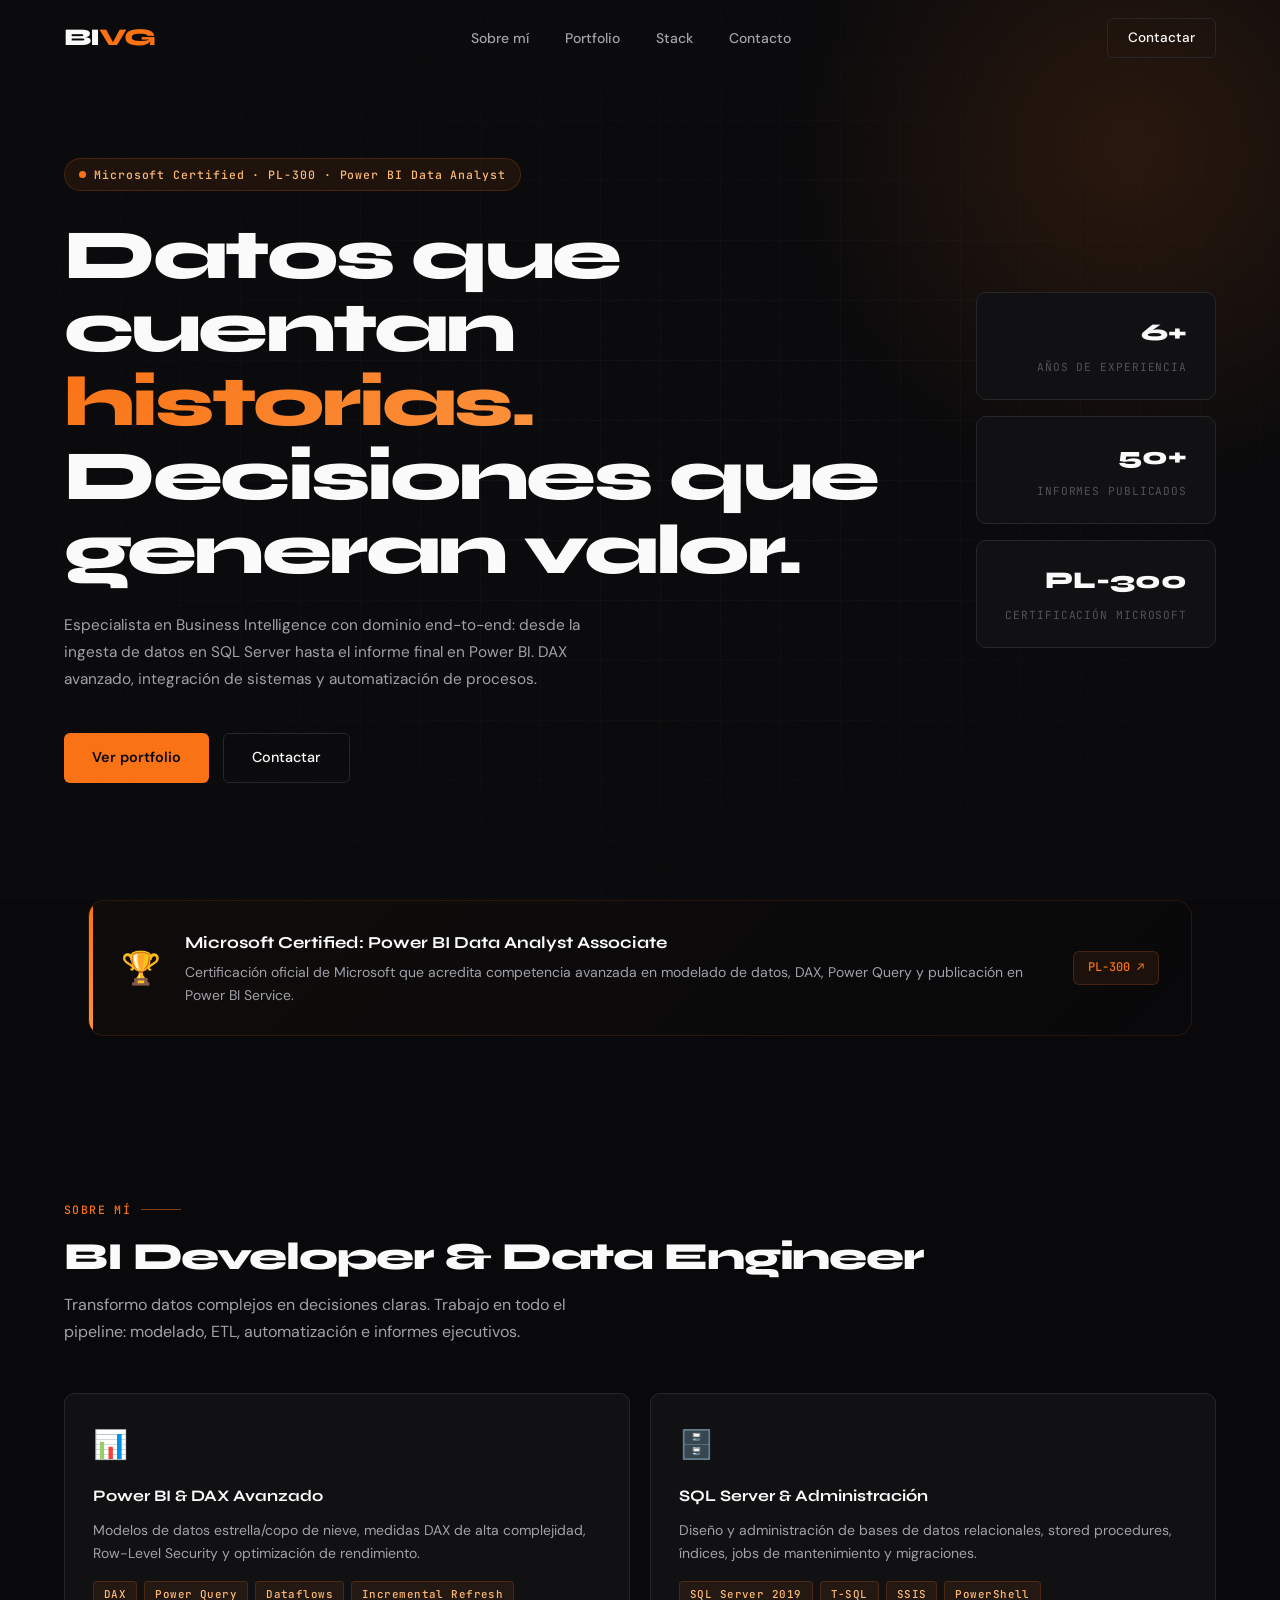
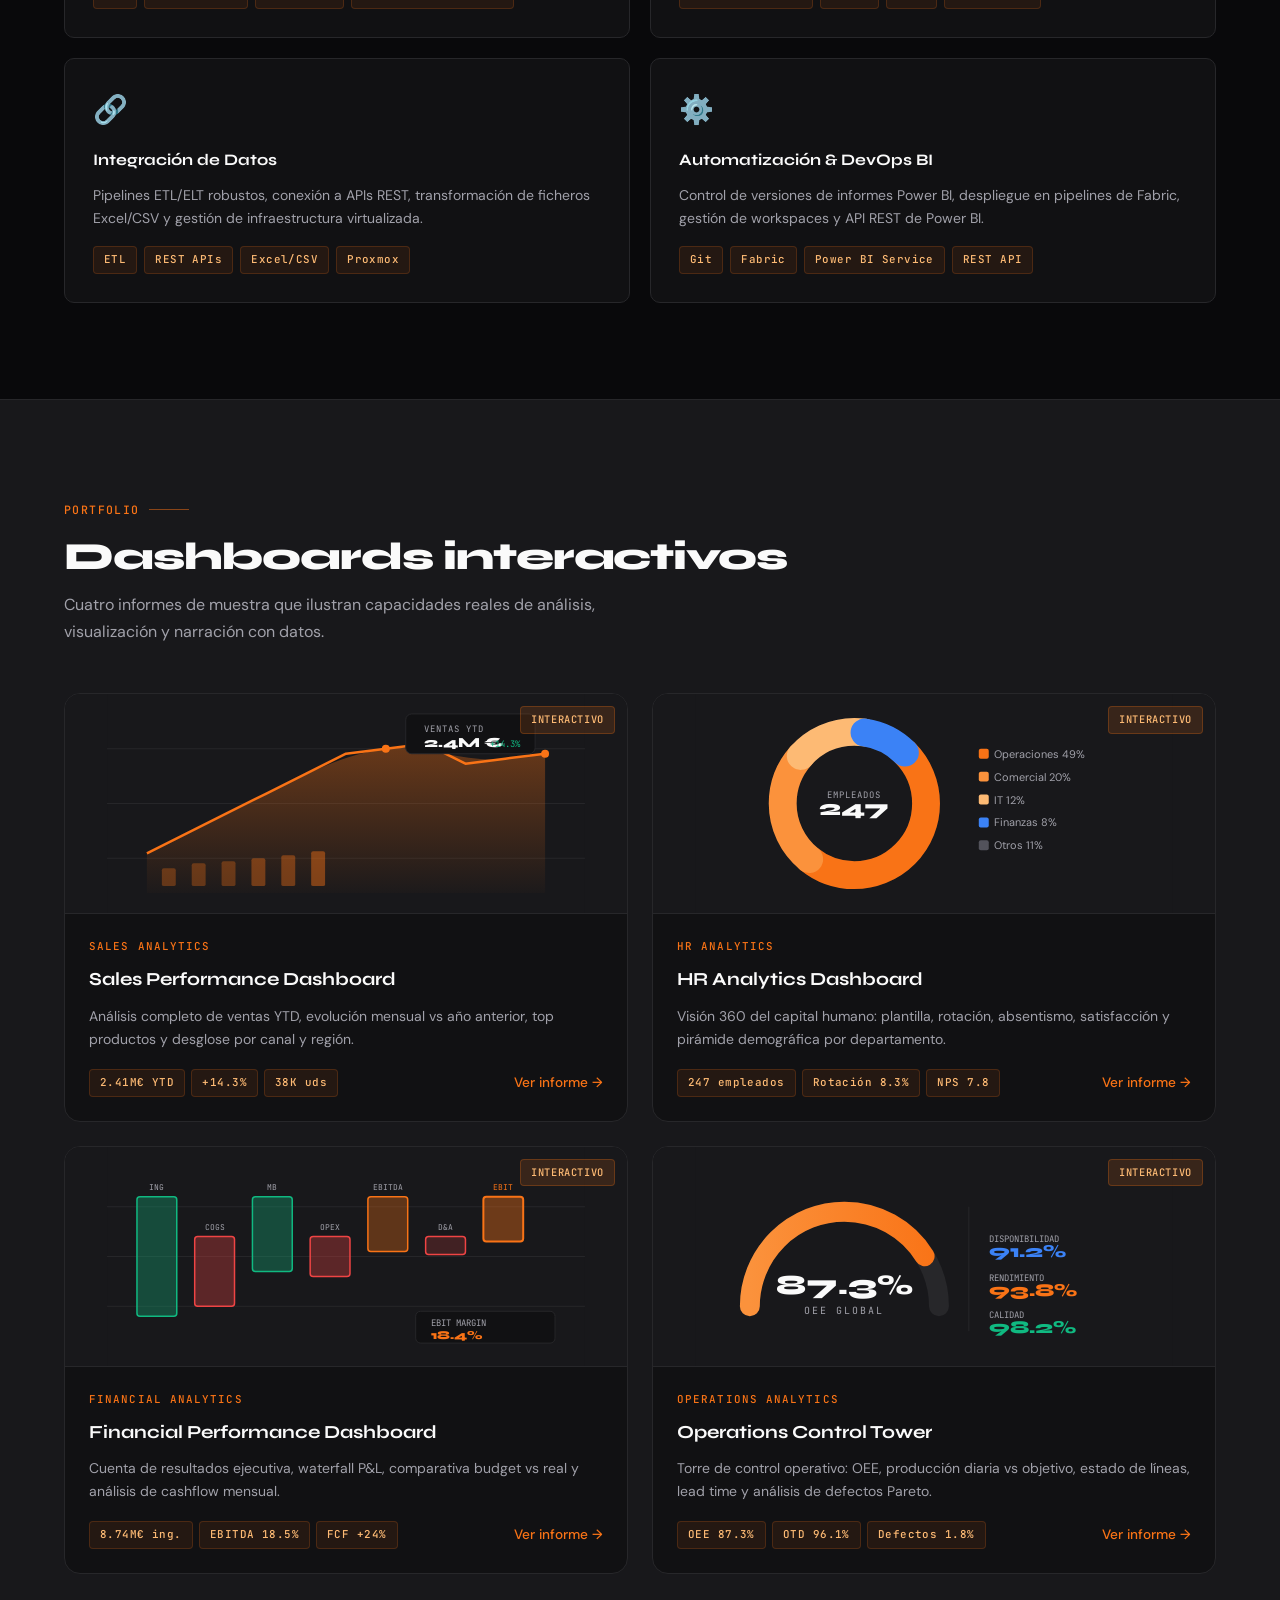
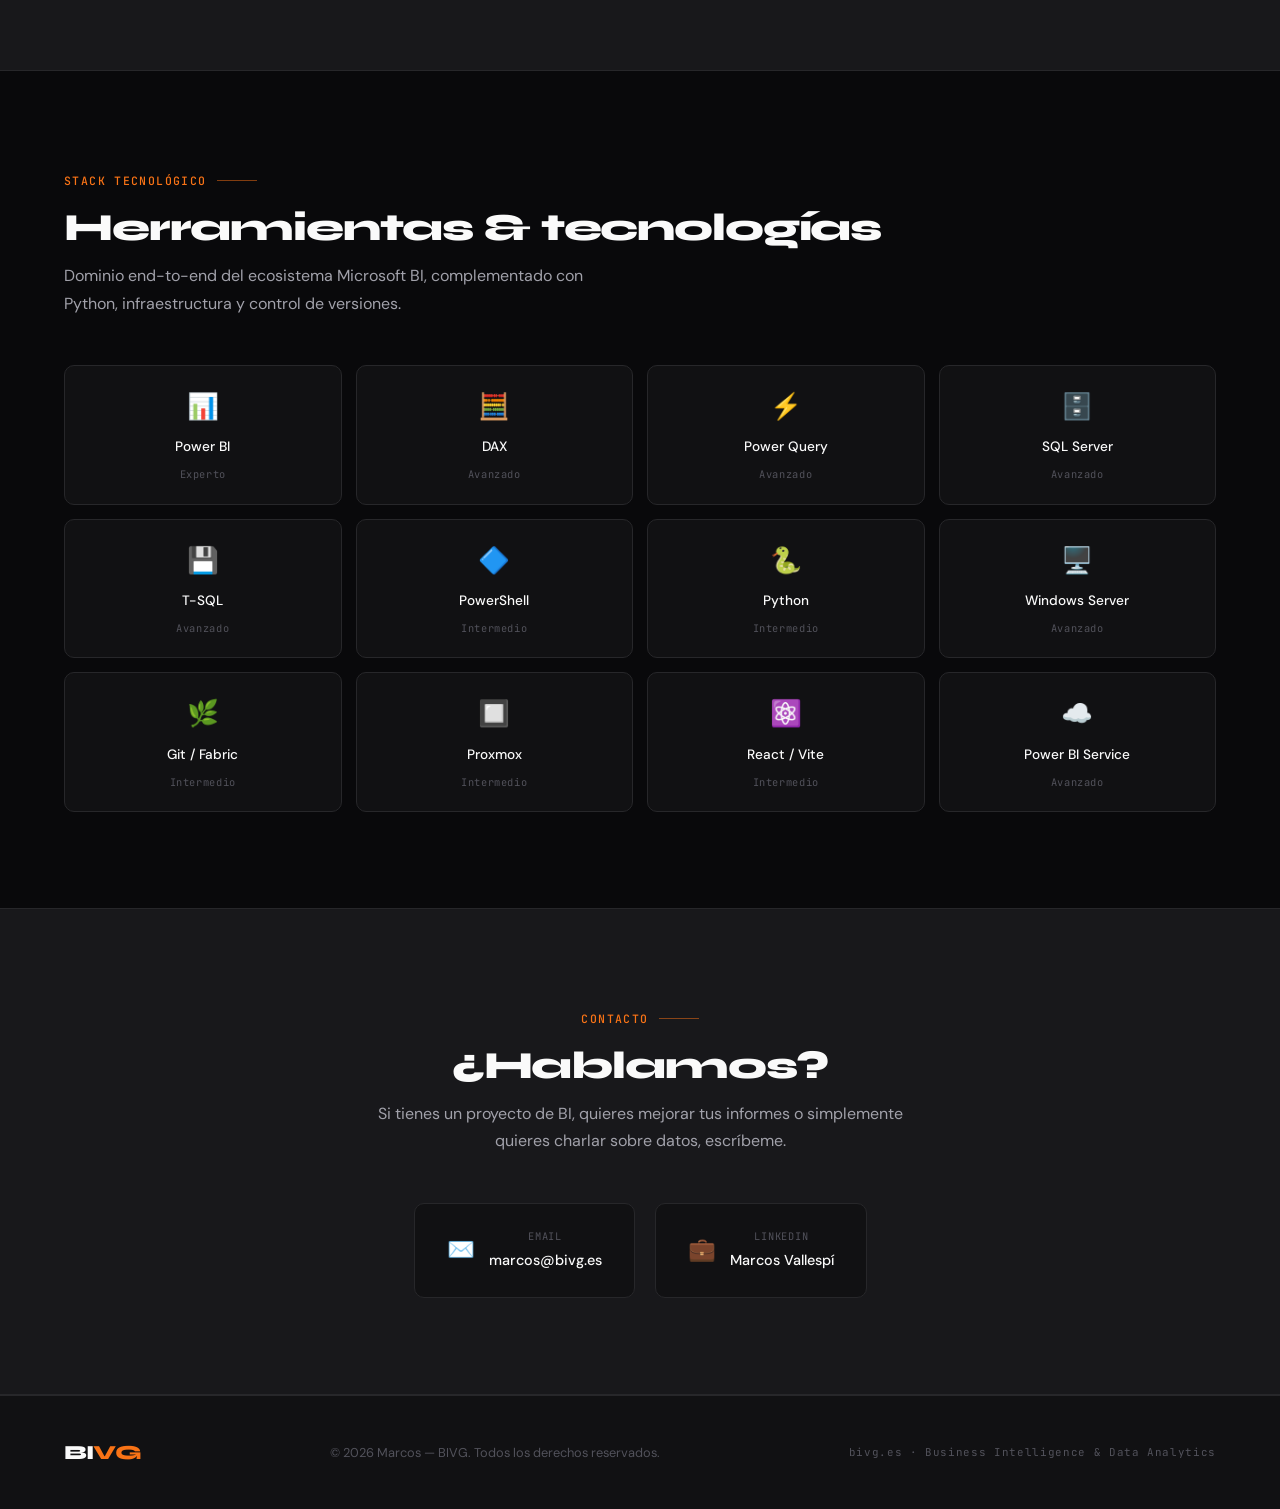
==== index.html @ 7734772e "Enlaza el badge PL-300 a la credencial verificada de Marcos En vez de la pagina generica de la certi" ====
<!DOCTYPE html>
<html lang="es">
<head>
  <meta charset="UTF-8" />
  <meta name="viewport" content="width=device-width, initial-scale=1.0" />
  <title>BIVG — Business Intelligence & Data Analytics</title>
  <meta name="description" content="Portfolio de Marcos — Especialista en Business Intelligence. Power BI, DAX avanzado, SQL Server, ETL y automatización de procesos. Microsoft Certified PL-300." />
  <link rel="canonical" href="https://bivg.es" />
  <meta property="og:title" content="BIVG — Business Intelligence Portfolio" />
  <meta property="og:description" content="Datos que cuentan historias. Decisiones que generan valor." />
  <meta property="og:url" content="https://bivg.es" />
  <meta property="og:type" content="website" />
  <meta property="og:image" content="https://bivg.es/assets/img/og-card.png" />
  <meta property="og:image:width" content="1200" />
  <meta property="og:image:height" content="630" />
  <meta name="twitter:card" content="summary_large_image" />
  <meta name="twitter:title" content="BIVG — Business Intelligence Portfolio" />
  <meta name="twitter:description" content="Datos que cuentan historias. Decisiones que generan valor." />
  <meta name="twitter:image" content="https://bivg.es/assets/img/og-card.png" />
  <meta name="theme-color" content="#09090B" />
  <link rel="icon" href="data:image/svg+xml,%3Csvg xmlns='http://www.w3.org/2000/svg' viewBox='0 0 100 100'%3E%3Crect width='100' height='100' rx='22' fill='%23F97316'/%3E%3Ctext x='50' y='70' font-size='52' font-weight='800' text-anchor='middle' font-family='Arial, sans-serif' fill='%2309090B'%3EBI%3C/text%3E%3C/svg%3E" />
  <link rel="preconnect" href="https://fonts.googleapis.com" />
  <link rel="preconnect" href="https://fonts.gstatic.com" crossorigin />
  <link href="https://fonts.googleapis.com/css2?family=Syne:wght@700;800&family=DM+Sans:wght@300;400;500&family=JetBrains+Mono:wght@400;500&display=swap" rel="stylesheet" />
  <link rel="stylesheet" href="assets/css/main.css" />
</head>
<body>

<!-- ── NAV ─────────────────────────────────────────────────── -->
<nav class="nav" id="main-nav">
  <div class="nav__inner">
    <a href="index.html" class="nav__logo">BI<span>VG</span></a>
    <ul class="nav__links">
      <li><a href="#sobre-mi">Sobre mí</a></li>
      <li><a href="#portfolio">Portfolio</a></li>
      <li><a href="#stack">Stack</a></li>
      <li><a href="#contacto">Contacto</a></li>
    </ul>
    <a href="#contacto" class="nav__cta">Contactar</a>
    <button class="nav__burger" aria-label="Menú" aria-expanded="false">
      <span></span><span></span><span></span>
    </button>
  </div>
  <div class="nav__mobile" role="navigation">
    <a href="#sobre-mi">Sobre mí</a>
    <a href="#portfolio">Portfolio</a>
    <a href="#stack">Stack</a>
    <a href="#contacto">Contacto</a>
  </div>
</nav>

<!-- ── HERO ─────────────────────────────────────────────────── -->
<section class="hero">
  <div class="hero__grid-bg"></div>
  <div class="hero__glow"></div>
  <div class="container">
    <div class="hero__inner">
      <div class="hero__content">
        <div class="hero__badge">
          <span class="hero__badge-dot"></span>
          Microsoft Certified &middot; PL-300 &middot; Power BI Data Analyst
        </div>
        <h1 class="hero__h1">
          Datos que cuentan<br>
          <span class="gradient">historias.</span><br>
          Decisiones que<br>generan valor.
        </h1>
        <p class="hero__sub">
          Especialista en Business Intelligence con dominio end-to-end: desde la ingesta de datos en SQL Server hasta el informe final en Power BI. DAX avanzado, integración de sistemas y automatización de procesos.
        </p>
        <div class="hero__actions">
          <a href="#portfolio" class="btn-primary">Ver portfolio</a>
          <a href="#contacto" class="btn-secondary">Contactar</a>
        </div>
      </div>
      <div class="hero__stats">
        <div class="hero__stat reveal-right">
          <span class="hero__stat-value">6+</span>
          <span class="hero__stat-label">Años de experiencia</span>
        </div>
        <div class="hero__stat reveal-right" style="transition-delay:.1s">
          <span class="hero__stat-value">50+</span>
          <span class="hero__stat-label">Informes publicados</span>
        </div>
        <div class="hero__stat reveal-right" style="transition-delay:.2s">
          <span class="hero__stat-value">PL-300</span>
          <span class="hero__stat-label">Certificación Microsoft</span>
        </div>
      </div>
    </div>
  </div>
</section>

<!-- ── CERT BANNER ──────────────────────────────────────────── -->
<div class="container" style="padding-bottom: 64px; position:relative; z-index:1;">
  <div class="cert-banner reveal">
    <span class="cert-banner__icon">🏆</span>
    <div class="cert-banner__body">
      <div class="cert-banner__title">Microsoft Certified: Power BI Data Analyst Associate</div>
      <div class="cert-banner__desc">Certificación oficial de Microsoft que acredita competencia avanzada en modelado de datos, DAX, Power Query y publicación en Power BI Service.</div>
    </div>
    <a class="cert-badge" href="https://learn.microsoft.com/api/credentials/share/es-es/Marcos-6363/B257FB48FBDECB53?sharingId=D86A6103BB93D4D9" target="_blank" rel="noopener" title="Ver mi credencial verificada en Microsoft Learn">PL-300 ↗</a>
  </div>
</div>

<!-- ── SOBRE MI ──────────────────────────────────────────────── -->
<section class="section" id="sobre-mi">
  <div class="container">
    <span class="section-label">Sobre mí</span>
    <h2 class="section-title">BI Developer &amp; Data Engineer</h2>
    <p class="section-sub">Transformo datos complejos en decisiones claras. Trabajo en todo el pipeline: modelado, ETL, automatización e informes ejecutivos.</p>

    <div class="about__grid">
      <div class="about-card reveal">
        <span class="about-card__icon">📊</span>
        <div class="about-card__title">Power BI &amp; DAX Avanzado</div>
        <p class="about-card__desc">Modelos de datos estrella/copo de nieve, medidas DAX de alta complejidad, Row-Level Security y optimización de rendimiento.</p>
        <div class="tags">
          <span class="tag">DAX</span>
          <span class="tag">Power Query</span>
          <span class="tag">Dataflows</span>
          <span class="tag">Incremental Refresh</span>
        </div>
      </div>
      <div class="about-card reveal">
        <span class="about-card__icon">🗄️</span>
        <div class="about-card__title">SQL Server &amp; Administración</div>
        <p class="about-card__desc">Diseño y administración de bases de datos relacionales, stored procedures, índices, jobs de mantenimiento y migraciones.</p>
        <div class="tags">
          <span class="tag">SQL Server 2019</span>
          <span class="tag">T-SQL</span>
          <span class="tag">SSIS</span>
          <span class="tag">PowerShell</span>
        </div>
      </div>
      <div class="about-card reveal">
        <span class="about-card__icon">🔗</span>
        <div class="about-card__title">Integración de Datos</div>
        <p class="about-card__desc">Pipelines ETL/ELT robustos, conexión a APIs REST, transformación de ficheros Excel/CSV y gestión de infraestructura virtualizada.</p>
        <div class="tags">
          <span class="tag">ETL</span>
          <span class="tag">REST APIs</span>
          <span class="tag">Excel/CSV</span>
          <span class="tag">Proxmox</span>
        </div>
      </div>
      <div class="about-card reveal">
        <span class="about-card__icon">⚙️</span>
        <div class="about-card__title">Automatización &amp; DevOps BI</div>
        <p class="about-card__desc">Control de versiones de informes Power BI, despliegue en pipelines de Fabric, gestión de workspaces y API REST de Power BI.</p>
        <div class="tags">
          <span class="tag">Git</span>
          <span class="tag">Fabric</span>
          <span class="tag">Power BI Service</span>
          <span class="tag">REST API</span>
        </div>
      </div>
    </div>
  </div>
</section>

<!-- ── PORTFOLIO ─────────────────────────────────────────────── -->
<section class="section section--secondary" id="portfolio">
  <div class="container">
    <span class="section-label">Portfolio</span>
    <h2 class="section-title">Dashboards interactivos</h2>
    <p class="section-sub">Cuatro informes de muestra que ilustran capacidades reales de análisis, visualización y narración con datos.</p>

    <div class="portfolio__grid">

      <!-- Ventas -->
      <a href="ventas.html" class="port-card reveal">
        <div class="port-card__preview">
          <svg viewBox="0 0 480 220" xmlns="http://www.w3.org/2000/svg" preserveAspectRatio="xMidYMid meet">
            <rect width="480" height="220" fill="#18181B"/>
            <!-- grid lines -->
            <line x1="0" y1="55" x2="480" y2="55" stroke="#27272A" stroke-width="1"/>
            <line x1="0" y1="110" x2="480" y2="110" stroke="#27272A" stroke-width="1"/>
            <line x1="0" y1="165" x2="480" y2="165" stroke="#27272A" stroke-width="1"/>
            <!-- area gradient fill -->
            <defs>
              <linearGradient id="areaGrad" x1="0" y1="0" x2="0" y2="1">
                <stop offset="0%" stop-color="#F97316" stop-opacity="0.35"/>
                <stop offset="100%" stop-color="#F97316" stop-opacity="0.02"/>
              </linearGradient>
            </defs>
            <path d="M40,160 C80,140 120,120 160,100 C200,80 240,60 280,55 C320,50 360,70 400,65 L440,60 L440,200 L40,200 Z"
                  fill="url(#areaGrad)"/>
            <!-- line 2024 -->
            <polyline points="40,160 80,140 120,120 160,100 200,80 240,60 280,55 320,50 360,70 400,65 440,60"
                      fill="none" stroke="#F97316" stroke-width="2.5" stroke-linejoin="round"/>
            <!-- dots -->
            <circle cx="280" cy="55" r="4" fill="#F97316"/>
            <circle cx="440" cy="60" r="4" fill="#F97316"/>
            <!-- mini bars -->
            <rect x="55" y="175" width="14" height="18" rx="2" fill="#F9731650"/>
            <rect x="85" y="170" width="14" height="23" rx="2" fill="#F9731650"/>
            <rect x="115" y="168" width="14" height="25" rx="2" fill="#F9731650"/>
            <rect x="145" y="165" width="14" height="28" rx="2" fill="#F9731660"/>
            <rect x="175" y="162" width="14" height="31" rx="2" fill="#F9731660"/>
            <rect x="205" y="158" width="14" height="35" rx="2" fill="#F9731670"/>
            <!-- KPI box -->
            <rect x="300" y="20" width="130" height="40" rx="6" fill="#111113" stroke="#27272A" stroke-width="1"/>
            <text x="318" y="38" font-family="JetBrains Mono, monospace" font-size="9" fill="#A1A1AA" letter-spacing="1">VENTAS YTD</text>
            <text x="318" y="53" font-family="Syne, sans-serif" font-size="14" font-weight="800" fill="#FAFAFA">2.4M €</text>
            <text x="385" y="53" font-family="JetBrains Mono, monospace" font-size="9" fill="#10B981">+14.3%</text>
          </svg>
          <span class="port-card__badge">Interactivo</span>
        </div>
        <div class="port-card__body">
          <div class="port-card__cat">Sales Analytics</div>
          <div class="port-card__title">Sales Performance Dashboard</div>
          <p class="port-card__desc">Análisis completo de ventas YTD, evolución mensual vs año anterior, top productos y desglose por canal y región.</p>
          <div class="port-card__footer">
            <div class="port-card__kpis tags">
              <span class="tag">2.41M€ YTD</span>
              <span class="tag">+14.3%</span>
              <span class="tag">38K uds</span>
            </div>
            <span class="port-card__link">Ver informe →</span>
          </div>
        </div>
      </a>

      <!-- RRHH -->
      <a href="rrhh.html" class="port-card reveal">
        <div class="port-card__preview">
          <svg viewBox="0 0 480 220" xmlns="http://www.w3.org/2000/svg" preserveAspectRatio="xMidYMid meet">
            <rect width="480" height="220" fill="#18181B"/>
            <!-- donut -->
            <circle cx="160" cy="110" r="72" fill="none" stroke="#27272A" stroke-width="28"/>
            <circle cx="160" cy="110" r="72" fill="none" stroke="#F97316" stroke-width="28"
                    stroke-dasharray="220 233" stroke-dashoffset="58" stroke-linecap="round"/>
            <circle cx="160" cy="110" r="72" fill="none" stroke="#FB923C" stroke-width="28"
                    stroke-dasharray="116 337" stroke-dashoffset="-162" stroke-linecap="round"/>
            <circle cx="160" cy="110" r="72" fill="none" stroke="#FDBA74" stroke-width="28"
                    stroke-dasharray="71 382" stroke-dashoffset="-278" stroke-linecap="round"/>
            <circle cx="160" cy="110" r="72" fill="none" stroke="#3B82F6" stroke-width="28"
                    stroke-dasharray="46 407" stroke-dashoffset="-349" stroke-linecap="round"/>
            <!-- center text -->
            <text x="160" y="104" text-anchor="middle" font-family="JetBrains Mono, monospace" font-size="9" fill="#A1A1AA" letter-spacing="1">EMPLEADOS</text>
            <text x="160" y="122" text-anchor="middle" font-family="Syne, sans-serif" font-size="22" font-weight="800" fill="#FAFAFA">247</text>
            <!-- legend -->
            <rect x="285" y="55" width="10" height="10" rx="2" fill="#F97316"/>
            <text x="300" y="64" font-family="DM Sans, sans-serif" font-size="11" fill="#A1A1AA">Operaciones 49%</text>
            <rect x="285" y="78" width="10" height="10" rx="2" fill="#FB923C"/>
            <text x="300" y="87" font-family="DM Sans, sans-serif" font-size="11" fill="#A1A1AA">Comercial 20%</text>
            <rect x="285" y="101" width="10" height="10" rx="2" fill="#FDBA74"/>
            <text x="300" y="110" font-family="DM Sans, sans-serif" font-size="11" fill="#A1A1AA">IT 12%</text>
            <rect x="285" y="124" width="10" height="10" rx="2" fill="#3B82F6"/>
            <text x="300" y="133" font-family="DM Sans, sans-serif" font-size="11" fill="#A1A1AA">Finanzas 8%</text>
            <rect x="285" y="147" width="10" height="10" rx="2" fill="#52525B"/>
            <text x="300" y="156" font-family="DM Sans, sans-serif" font-size="11" fill="#A1A1AA">Otros 11%</text>
          </svg>
          <span class="port-card__badge">Interactivo</span>
        </div>
        <div class="port-card__body">
          <div class="port-card__cat">HR Analytics</div>
          <div class="port-card__title">HR Analytics Dashboard</div>
          <p class="port-card__desc">Visión 360 del capital humano: plantilla, rotación, absentismo, satisfacción y pirámide demográfica por departamento.</p>
          <div class="port-card__footer">
            <div class="port-card__kpis tags">
              <span class="tag">247 empleados</span>
              <span class="tag">Rotación 8.3%</span>
              <span class="tag">NPS 7.8</span>
            </div>
            <span class="port-card__link">Ver informe →</span>
          </div>
        </div>
      </a>

      <!-- Financiero -->
      <a href="financiero.html" class="port-card reveal">
        <div class="port-card__preview">
          <svg viewBox="0 0 480 220" xmlns="http://www.w3.org/2000/svg" preserveAspectRatio="xMidYMid meet">
            <rect width="480" height="220" fill="#18181B"/>
            <!-- grid -->
            <line x1="0" y1="60" x2="480" y2="60" stroke="#27272A" stroke-width="1"/>
            <line x1="0" y1="110" x2="480" y2="110" stroke="#27272A" stroke-width="1"/>
            <line x1="0" y1="160" x2="480" y2="160" stroke="#27272A" stroke-width="1"/>
            <!-- waterfall bars -->
            <!-- Ingresos (total bar, green) -->
            <rect x="30" y="50" width="40" height="120" rx="3" fill="#10B98150"/>
            <rect x="30" y="50" width="40" height="120" rx="3" fill="none" stroke="#10B981" stroke-width="1.5"/>
            <text x="50" y="43" text-anchor="middle" font-family="JetBrains Mono, monospace" font-size="8" fill="#A1A1AA">ING</text>
            <!-- COGS (red, floating from top) -->
            <rect x="88" y="90" width="40" height="70" rx="3" fill="#EF444450"/>
            <rect x="88" y="90" width="40" height="70" rx="3" fill="none" stroke="#EF4444" stroke-width="1.5"/>
            <text x="108" y="83" text-anchor="middle" font-family="JetBrains Mono, monospace" font-size="8" fill="#A1A1AA">COGS</text>
            <!-- Margen bruto -->
            <rect x="146" y="50" width="40" height="75" rx="3" fill="#10B98150"/>
            <rect x="146" y="50" width="40" height="75" rx="3" fill="none" stroke="#10B981" stroke-width="1.5"/>
            <text x="166" y="43" text-anchor="middle" font-family="JetBrains Mono, monospace" font-size="8" fill="#A1A1AA">MB</text>
            <!-- OpEx (red) -->
            <rect x="204" y="90" width="40" height="40" rx="3" fill="#EF444450"/>
            <rect x="204" y="90" width="40" height="40" rx="3" fill="none" stroke="#EF4444" stroke-width="1.5"/>
            <text x="224" y="83" text-anchor="middle" font-family="JetBrains Mono, monospace" font-size="8" fill="#A1A1AA">OPEX</text>
            <!-- EBITDA -->
            <rect x="262" y="50" width="40" height="55" rx="3" fill="#F9731650"/>
            <rect x="262" y="50" width="40" height="55" rx="3" fill="none" stroke="#F97316" stroke-width="1.5"/>
            <text x="282" y="43" text-anchor="middle" font-family="JetBrains Mono, monospace" font-size="8" fill="#A1A1AA">EBITDA</text>
            <!-- D&A -->
            <rect x="320" y="90" width="40" height="18" rx="3" fill="#EF444430"/>
            <rect x="320" y="90" width="40" height="18" rx="3" fill="none" stroke="#EF4444" stroke-width="1.5"/>
            <text x="340" y="83" text-anchor="middle" font-family="JetBrains Mono, monospace" font-size="8" fill="#A1A1AA">D&amp;A</text>
            <!-- EBIT -->
            <rect x="378" y="50" width="40" height="45" rx="3" fill="#F9731660"/>
            <rect x="378" y="50" width="40" height="45" rx="3" fill="none" stroke="#F97316" stroke-width="2"/>
            <text x="398" y="43" text-anchor="middle" font-family="JetBrains Mono, monospace" font-size="8" fill="#F97316">EBIT</text>
            <!-- label -->
            <rect x="310" y="165" width="140" height="32" rx="5" fill="#111113" stroke="#27272A" stroke-width="1"/>
            <text x="325" y="180" font-family="JetBrains Mono, monospace" font-size="9" fill="#A1A1AA">EBIT MARGIN</text>
            <text x="325" y="193" font-family="Syne, sans-serif" font-size="12" font-weight="800" fill="#F97316">18.4%</text>
          </svg>
          <span class="port-card__badge">Interactivo</span>
        </div>
        <div class="port-card__body">
          <div class="port-card__cat">Financial Analytics</div>
          <div class="port-card__title">Financial Performance Dashboard</div>
          <p class="port-card__desc">Cuenta de resultados ejecutiva, waterfall P&amp;L, comparativa budget vs real y análisis de cashflow mensual.</p>
          <div class="port-card__footer">
            <div class="port-card__kpis tags">
              <span class="tag">8.74M€ ing.</span>
              <span class="tag">EBITDA 18.5%</span>
              <span class="tag">FCF +24%</span>
            </div>
            <span class="port-card__link">Ver informe →</span>
          </div>
        </div>
      </a>

      <!-- Operaciones -->
      <a href="operaciones.html" class="port-card reveal">
        <div class="port-card__preview">
          <svg viewBox="0 0 480 220" xmlns="http://www.w3.org/2000/svg" preserveAspectRatio="xMidYMid meet">
            <rect width="480" height="220" fill="#18181B"/>
            <!-- gauge background arc -->
            <defs>
              <linearGradient id="gaugeGrad" x1="0" y1="0" x2="1" y2="0">
                <stop offset="0%" stop-color="#FB923C"/>
                <stop offset="100%" stop-color="#F97316"/>
              </linearGradient>
            </defs>
            <path d="M 55 160 A 90 90 0 0 1 245 160" fill="none" stroke="#27272A" stroke-width="20" stroke-linecap="round"/>
            <!-- 87.3% of 180deg = 157deg -->
            <path d="M 55 160 A 90 90 0 0 1 245 160" fill="none" stroke="url(#gaugeGrad)" stroke-width="20"
                  stroke-linecap="round" stroke-dasharray="245 282" />
            <text x="150" y="148" text-anchor="middle" font-family="Syne, sans-serif" font-size="28" font-weight="800" fill="#FAFAFA">87.3%</text>
            <text x="150" y="168" text-anchor="middle" font-family="JetBrains Mono, monospace" font-size="10" fill="#A1A1AA" letter-spacing="2">OEE GLOBAL</text>
            <!-- sub metrics right -->
            <line x1="275" y1="60" x2="275" y2="185" stroke="#27272A" stroke-width="1"/>
            <text x="295" y="95" font-family="JetBrains Mono, monospace" font-size="9" fill="#A1A1AA">DISPONIBILIDAD</text>
            <text x="295" y="110" font-family="Syne, sans-serif" font-size="18" font-weight="800" fill="#3B82F6">91.2%</text>
            <text x="295" y="135" font-family="JetBrains Mono, monospace" font-size="9" fill="#A1A1AA">RENDIMIENTO</text>
            <text x="295" y="150" font-family="Syne, sans-serif" font-size="18" font-weight="800" fill="#F97316">93.8%</text>
            <text x="295" y="172" font-family="JetBrains Mono, monospace" font-size="9" fill="#A1A1AA">CALIDAD</text>
            <text x="295" y="187" font-family="Syne, sans-serif" font-size="18" font-weight="800" fill="#10B981">98.2%</text>
          </svg>
          <span class="port-card__badge">Interactivo</span>
        </div>
        <div class="port-card__body">
          <div class="port-card__cat">Operations Analytics</div>
          <div class="port-card__title">Operations Control Tower</div>
          <p class="port-card__desc">Torre de control operativo: OEE, producción diaria vs objetivo, estado de líneas, lead time y análisis de defectos Pareto.</p>
          <div class="port-card__footer">
            <div class="port-card__kpis tags">
              <span class="tag">OEE 87.3%</span>
              <span class="tag">OTD 96.1%</span>
              <span class="tag">Defectos 1.8%</span>
            </div>
            <span class="port-card__link">Ver informe →</span>
          </div>
        </div>
      </a>

    </div><!-- /portfolio__grid -->
  </div>
</section>

<!-- ── STACK ─────────────────────────────────────────────────── -->
<section class="section" id="stack">
  <div class="container">
    <span class="section-label">Stack tecnológico</span>
    <h2 class="section-title">Herramientas &amp; tecnologías</h2>
    <p class="section-sub">Dominio end-to-end del ecosistema Microsoft BI, complementado con Python, infraestructura y control de versiones.</p>

    <div class="stack__grid">
      <div class="stack-item reveal">
        <span class="stack-item__icon">📊</span>
        <span class="stack-item__name">Power BI</span>
        <span class="stack-item__level">Experto</span>
      </div>
      <div class="stack-item reveal">
        <span class="stack-item__icon">🧮</span>
        <span class="stack-item__name">DAX</span>
        <span class="stack-item__level">Avanzado</span>
      </div>
      <div class="stack-item reveal">
        <span class="stack-item__icon">⚡</span>
        <span class="stack-item__name">Power Query</span>
        <span class="stack-item__level">Avanzado</span>
      </div>
      <div class="stack-item reveal">
        <span class="stack-item__icon">🗄️</span>
        <span class="stack-item__name">SQL Server</span>
        <span class="stack-item__level">Avanzado</span>
      </div>
      <div class="stack-item reveal">
        <span class="stack-item__icon">💾</span>
        <span class="stack-item__name">T-SQL</span>
        <span class="stack-item__level">Avanzado</span>
      </div>
      <div class="stack-item reveal">
        <span class="stack-item__icon">🔷</span>
        <span class="stack-item__name">PowerShell</span>
        <span class="stack-item__level">Intermedio</span>
      </div>
      <div class="stack-item reveal">
        <span class="stack-item__icon">🐍</span>
        <span class="stack-item__name">Python</span>
        <span class="stack-item__level">Intermedio</span>
      </div>
      <div class="stack-item reveal">
        <span class="stack-item__icon">🖥️</span>
        <span class="stack-item__name">Windows Server</span>
        <span class="stack-item__level">Avanzado</span>
      </div>
      <div class="stack-item reveal">
        <span class="stack-item__icon">🌿</span>
        <span class="stack-item__name">Git / Fabric</span>
        <span class="stack-item__level">Intermedio</span>
      </div>
      <div class="stack-item reveal">
        <span class="stack-item__icon">🔲</span>
        <span class="stack-item__name">Proxmox</span>
        <span class="stack-item__level">Intermedio</span>
      </div>
      <div class="stack-item reveal">
        <span class="stack-item__icon">⚛️</span>
        <span class="stack-item__name">React / Vite</span>
        <span class="stack-item__level">Intermedio</span>
      </div>
      <div class="stack-item reveal">
        <span class="stack-item__icon">☁️</span>
        <span class="stack-item__name">Power BI Service</span>
        <span class="stack-item__level">Avanzado</span>
      </div>
    </div>
  </div>
</section>

<!-- ── CONTACTO ──────────────────────────────────────────────── -->
<section class="section section--secondary contact" id="contacto">
  <div class="container">
    <span class="section-label" style="justify-content:center;">Contacto</span>
    <h2 class="section-title">¿Hablamos?</h2>
    <p class="section-sub" style="margin: 0 auto 0;">Si tienes un proyecto de BI, quieres mejorar tus informes o simplemente quieres charlar sobre datos, escríbeme.</p>

    <div class="contact__grid">
      <a href="mailto:marcos@bivg.es" class="contact-card reveal">
        <span class="contact-card__icon">✉️</span>
        <div>
          <span class="contact-card__label">Email</span>
          <span class="contact-card__value">marcos@bivg.es</span>
        </div>
      </a>
      <a href="https://es.linkedin.com/in/marcos-vallespi" target="_blank" rel="noopener" class="contact-card reveal">
        <span class="contact-card__icon">💼</span>
        <div>
          <span class="contact-card__label">LinkedIn</span>
          <span class="contact-card__value">Marcos Vallespí</span>
        </div>
      </a>
    </div>
  </div>
</section>

<!-- ── FOOTER ────────────────────────────────────────────────── -->
<footer class="footer">
  <div class="container">
    <div class="footer__inner">
      <div class="footer__logo">BI<span>VG</span></div>
      <div class="footer__copy">&copy; <span id="year">2026</span> Marcos &mdash; BIVG. Todos los derechos reservados.</div>
      <div class="footer__tagline">bivg.es &middot; Business Intelligence &amp; Data Analytics</div>
    </div>
  </div>
</footer>

<script src="assets/js/main.js"></script>
</body>
</html>
---- assets/css/main.css ----
/* ============================================================
   BIVG Portfolio — main.css
   Dark industrial BI portfolio with orange fire accents
   ============================================================ */

/* Las fuentes (Syne, DM Sans, JetBrains Mono) se cargan con <link> en el
   <head> de cada página, con preconnect — evita la cadena de bloqueo del @import. */

/* ── Variables ─────────────────────────────────────────────── */
:root {
  --bg-main:       #09090B;
  --bg-card:       #111113;
  --bg-secondary:  #18181B;
  --orange:        #F97316;
  --orange-mid:    #FB923C;
  --orange-light:  #FDBA74;
  --orange-glow:   #F9731615;
  --orange-glow2:  #F9731630;
  --text-primary:  #FAFAFA;
  --text-secondary:#A1A1AA;
  --text-muted:    #52525B;
  --border-subtle: #27272A;
  --border-active: #F97316;
  --green:         #10B981;
  --red:           #EF4444;
  --blue:          #3B82F6;

  --font-display: 'Syne', sans-serif;
  --font-body:    'DM Sans', sans-serif;
  --font-mono:    'JetBrains Mono', monospace;

  --radius-sm: 6px;
  --radius-md: 10px;
  --radius-lg: 16px;

  --transition: 0.22s ease;
}

/* ── Reset ─────────────────────────────────────────────────── */
*, *::before, *::after { box-sizing: border-box; margin: 0; padding: 0; }
html { scroll-behavior: smooth; }
body {
  background: var(--bg-main);
  color: var(--text-primary);
  font-family: var(--font-body);
  font-weight: 400;
  line-height: 1.65;
  -webkit-font-smoothing: antialiased;
  overflow-x: hidden;
}
img, svg { display: block; max-width: 100%; }
a { color: inherit; text-decoration: none; }
ul, ol { list-style: none; }
button { cursor: pointer; border: none; background: none; }

/* Noise texture overlay */
body::before {
  content: '';
  position: fixed;
  inset: 0;
  pointer-events: none;
  z-index: 0;
  opacity: 0.03;
  background-image: url("data:image/svg+xml,%3Csvg viewBox='0 0 256 256' xmlns='http://www.w3.org/2000/svg'%3E%3Cfilter id='noise'%3E%3CfeTurbulence type='fractalNoise' baseFrequency='0.9' numOctaves='4' stitchTiles='stitch'/%3E%3C/filter%3E%3Crect width='100%25' height='100%25' filter='url(%23noise)' opacity='1'/%3E%3C/svg%3E");
  background-size: 256px 256px;
}

/* ── Layout helpers ────────────────────────────────────────── */
.container {
  max-width: 1200px;
  margin: 0 auto;
  padding: 0 24px;
}
.section {
  padding: 96px 0;
  position: relative;
  z-index: 1;
}
.section--secondary {
  background: var(--bg-secondary);
  border-top: 1px solid var(--border-subtle);
  border-bottom: 1px solid var(--border-subtle);
}

/* ── Typography helpers ─────────────────────────────────────── */
.section-label {
  display: inline-flex;
  align-items: center;
  gap: 10px;
  font-family: var(--font-mono);
  font-size: 0.72rem;
  font-weight: 500;
  letter-spacing: 0.12em;
  text-transform: uppercase;
  color: var(--orange);
  margin-bottom: 16px;
}
.section-label::after {
  content: '';
  display: block;
  width: 40px;
  height: 1px;
  background: var(--orange);
  opacity: 0.5;
}
.section-title {
  font-family: var(--font-display);
  font-size: clamp(1.75rem, 3vw, 2.5rem);
  font-weight: 800;
  line-height: 1.15;
  letter-spacing: -0.03em;
  color: var(--text-primary);
  margin-bottom: 12px;
}
.section-sub {
  font-size: 1rem;
  color: var(--text-secondary);
  max-width: 560px;
  line-height: 1.7;
}

/* ── NAV ────────────────────────────────────────────────────── */
.nav {
  position: fixed;
  top: 0; left: 0; right: 0;
  z-index: 100;
  padding: 18px 0;
  transition: background var(--transition), backdrop-filter var(--transition), border-color var(--transition);
  border-bottom: 1px solid transparent;
}
.nav.scrolled {
  background: #09090Bcc;
  backdrop-filter: blur(16px);
  -webkit-backdrop-filter: blur(16px);
  border-bottom-color: var(--border-subtle);
}
.nav__inner {
  display: flex;
  align-items: center;
  justify-content: space-between;
  max-width: 1200px;
  margin: 0 auto;
  padding: 0 24px;
}
.nav__logo {
  font-family: var(--font-display);
  font-size: 1.5rem;
  font-weight: 800;
  letter-spacing: -0.04em;
}
.nav__logo span { color: var(--orange); }
.nav__links {
  display: flex;
  align-items: center;
  gap: 36px;
}
.nav__links a {
  font-size: 0.875rem;
  font-weight: 500;
  color: var(--text-secondary);
  transition: color var(--transition);
}
.nav__links a:hover { color: var(--text-primary); }
.nav__cta {
  font-size: 0.85rem;
  font-weight: 500;
  padding: 8px 20px;
  border-radius: var(--radius-sm);
  border: 1px solid var(--border-subtle);
  color: var(--text-primary);
  transition: border-color var(--transition), color var(--transition);
}
.nav__cta:hover { border-color: var(--orange); color: var(--orange); }

/* Hamburger */
.nav__burger {
  display: none;
  flex-direction: column;
  gap: 5px;
  padding: 4px;
}
.nav__burger span {
  display: block;
  width: 22px; height: 2px;
  background: var(--text-primary);
  border-radius: 2px;
  transition: transform var(--transition), opacity var(--transition);
}
.nav__burger.open span:nth-child(1) { transform: translateY(7px) rotate(45deg); }
.nav__burger.open span:nth-child(2) { opacity: 0; }
.nav__burger.open span:nth-child(3) { transform: translateY(-7px) rotate(-45deg); }

.nav__mobile {
  display: none;
  flex-direction: column;
  gap: 0;
  background: #09090Bf0;
  backdrop-filter: blur(16px);
  border-top: 1px solid var(--border-subtle);
  padding: 12px 0;
}
.nav__mobile.open { display: flex; }
.nav__mobile a {
  padding: 12px 24px;
  font-size: 0.95rem;
  font-weight: 500;
  color: var(--text-secondary);
  transition: color var(--transition), background var(--transition);
}
.nav__mobile a:hover { color: var(--orange); background: var(--orange-glow); }

/* ── HERO ───────────────────────────────────────────────────── */
.hero {
  min-height: 100vh;
  display: flex;
  align-items: center;
  position: relative;
  overflow: hidden;
  padding: 120px 0 80px;
  z-index: 1;
}
.hero__grid-bg {
  position: absolute;
  inset: 0;
  pointer-events: none;
  background-image:
    linear-gradient(var(--border-subtle) 1px, transparent 1px),
    linear-gradient(90deg, var(--border-subtle) 1px, transparent 1px);
  background-size: 60px 60px;
  opacity: 0.25;
  mask-image: radial-gradient(ellipse 80% 80% at 50% 50%, black 20%, transparent 80%);
}
.hero__glow {
  position: absolute;
  top: -200px; right: -200px;
  width: 700px; height: 700px;
  border-radius: 50%;
  background: radial-gradient(circle, #F9731622 0%, transparent 70%);
  pointer-events: none;
}
.hero__inner {
  display: grid;
  grid-template-columns: 1fr auto;
  gap: 60px;
  align-items: center;
  position: relative;
  z-index: 1;
}
.hero__badge {
  display: inline-flex;
  align-items: center;
  gap: 8px;
  font-family: var(--font-mono);
  font-size: 0.72rem;
  font-weight: 500;
  letter-spacing: 0.08em;
  color: var(--orange-light);
  background: var(--orange-glow);
  border: 1px solid var(--orange-glow2);
  padding: 6px 14px;
  border-radius: 100px;
  margin-bottom: 28px;
}
.hero__badge-dot {
  width: 7px; height: 7px;
  border-radius: 50%;
  background: var(--orange);
  animation: pulse 2s infinite;
}
.hero__h1 {
  font-family: var(--font-display);
  font-size: clamp(2.4rem, 5.5vw, 5rem);
  font-weight: 800;
  line-height: 1.05;
  letter-spacing: -0.04em;
  margin-bottom: 24px;
}
.hero__h1 .gradient {
  background: linear-gradient(135deg, var(--orange), var(--orange-mid));
  -webkit-background-clip: text;
  -webkit-text-fill-color: transparent;
  background-clip: text;
}
.hero__sub {
  font-size: clamp(0.95rem, 1.2vw, 1.1rem);
  color: var(--text-secondary);
  max-width: 560px;
  line-height: 1.75;
  margin-bottom: 40px;
}
.hero__actions {
  display: flex;
  gap: 14px;
  flex-wrap: wrap;
}
.btn-primary {
  display: inline-flex;
  align-items: center;
  gap: 8px;
  padding: 13px 28px;
  background: var(--orange);
  color: #09090B;
  font-weight: 600;
  font-size: 0.9rem;
  border-radius: var(--radius-sm);
  transition: background var(--transition), box-shadow var(--transition), transform var(--transition);
}
.btn-primary:hover {
  background: var(--orange-mid);
  box-shadow: 0 0 28px #F9731640;
  transform: translateY(-2px);
}
.btn-secondary {
  display: inline-flex;
  align-items: center;
  gap: 8px;
  padding: 12px 28px;
  border: 1px solid var(--border-subtle);
  color: var(--text-primary);
  font-weight: 500;
  font-size: 0.9rem;
  border-radius: var(--radius-sm);
  transition: border-color var(--transition), color var(--transition), transform var(--transition);
}
.btn-secondary:hover {
  border-color: var(--orange);
  color: var(--orange);
  transform: translateY(-2px);
}
.hero__stats {
  display: flex;
  flex-direction: column;
  gap: 16px;
}
.hero__stat {
  background: var(--bg-card);
  border: 1px solid var(--border-subtle);
  border-radius: var(--radius-md);
  padding: 20px 28px;
  text-align: right;
  min-width: 200px;
  transition: border-color var(--transition), transform var(--transition);
}
.hero__stat:hover { border-color: var(--orange); transform: translateX(4px); }
.hero__stat-value {
  font-family: var(--font-display);
  font-size: 1.5rem;
  font-weight: 800;
  color: var(--text-primary);
  display: block;
}
.hero__stat-label {
  font-family: var(--font-mono);
  font-size: 0.7rem;
  letter-spacing: 0.08em;
  text-transform: uppercase;
  color: var(--text-muted);
}

/* ── CERTIFICATION BANNER ────────────────────────────────────── */
.cert-banner {
  background: linear-gradient(135deg, #F9731608, transparent);
  border: 1px solid #F9731620;
  border-radius: var(--radius-lg);
  padding: 28px 32px;
  display: flex;
  align-items: center;
  gap: 24px;
  margin: 0 24px;
  position: relative;
  overflow: hidden;
}
.cert-banner::before {
  content: '';
  position: absolute;
  left: 0; top: 0; bottom: 0;
  width: 4px;
  background: linear-gradient(180deg, var(--orange), var(--orange-mid));
  border-radius: 4px 0 0 4px;
}
.cert-banner__icon {
  font-size: 2rem;
  flex-shrink: 0;
}
.cert-banner__body { flex: 1; }
.cert-banner__title {
  font-family: var(--font-display);
  font-size: 1.05rem;
  font-weight: 700;
  color: var(--text-primary);
  margin-bottom: 4px;
}
.cert-banner__desc {
  font-size: 0.875rem;
  color: var(--text-secondary);
}
.cert-badge {
  font-family: var(--font-mono);
  font-size: 0.75rem;
  font-weight: 500;
  padding: 6px 14px;
  background: var(--orange-glow);
  border: 1px solid var(--orange-glow2);
  color: var(--orange);
  border-radius: var(--radius-sm);
  white-space: nowrap;
  transition: background var(--transition), border-color var(--transition);
}
a.cert-badge:hover {
  background: var(--orange-glow2);
  border-color: var(--orange);
}

/* ── ABOUT (SOBRE MÍ) ────────────────────────────────────────── */
.about__grid {
  display: grid;
  grid-template-columns: repeat(2, 1fr);
  gap: 20px;
  margin-top: 48px;
}
.about-card {
  background: var(--bg-card);
  border: 1px solid var(--border-subtle);
  border-radius: var(--radius-md);
  padding: 28px;
  transition: border-color var(--transition), box-shadow var(--transition), transform var(--transition);
}
.about-card:hover {
  border-color: var(--orange);
  box-shadow: 0 0 20px #F9731610;
  transform: translateY(-4px);
}
.about-card__icon {
  font-size: 1.75rem;
  margin-bottom: 14px;
  display: block;
}
.about-card__title {
  font-family: var(--font-display);
  font-size: 1rem;
  font-weight: 700;
  color: var(--text-primary);
  margin-bottom: 10px;
}
.about-card__desc {
  font-size: 0.875rem;
  color: var(--text-secondary);
  margin-bottom: 16px;
  line-height: 1.65;
}
.tags {
  display: flex;
  flex-wrap: wrap;
  gap: 7px;
}
.tag {
  font-family: var(--font-mono);
  font-size: 0.68rem;
  font-weight: 500;
  padding: 4px 10px;
  background: var(--orange-glow);
  border: 1px solid var(--orange-glow2);
  color: var(--orange-light);
  border-radius: 4px;
  letter-spacing: 0.04em;
}

/* ── PORTFOLIO CARDS ─────────────────────────────────────────── */
.portfolio__grid {
  display: grid;
  grid-template-columns: repeat(2, 1fr);
  gap: 24px;
  margin-top: 48px;
}
.port-card {
  background: var(--bg-card);
  border: 1px solid var(--border-subtle);
  border-radius: var(--radius-lg);
  overflow: hidden;
  transition: border-color var(--transition), box-shadow var(--transition), transform var(--transition);
  display: flex;
  flex-direction: column;
}
.port-card:hover {
  border-color: var(--orange);
  box-shadow: 0 8px 32px #F9731618;
  transform: translateY(-6px);
}
.port-card__preview {
  height: 220px;
  background: var(--bg-secondary);
  position: relative;
  overflow: hidden;
  border-bottom: 1px solid var(--border-subtle);
}
.port-card__preview svg { width: 100%; height: 100%; }
.port-card__badge {
  position: absolute;
  top: 12px; right: 12px;
  font-family: var(--font-mono);
  font-size: 0.65rem;
  font-weight: 500;
  letter-spacing: 0.06em;
  padding: 4px 10px;
  background: #F9731625;
  border: 1px solid #F9731640;
  color: var(--orange-light);
  border-radius: 4px;
  text-transform: uppercase;
}
.port-card__body {
  padding: 24px;
  flex: 1;
  display: flex;
  flex-direction: column;
}
.port-card__cat {
  font-family: var(--font-mono);
  font-size: 0.68rem;
  font-weight: 500;
  letter-spacing: 0.1em;
  text-transform: uppercase;
  color: var(--orange);
  margin-bottom: 8px;
}
.port-card__title {
  font-family: var(--font-display);
  font-size: 1.15rem;
  font-weight: 700;
  color: var(--text-primary);
  margin-bottom: 10px;
}
.port-card__desc {
  font-size: 0.875rem;
  color: var(--text-secondary);
  line-height: 1.65;
  margin-bottom: 18px;
  flex: 1;
}
.port-card__footer {
  display: flex;
  align-items: center;
  justify-content: space-between;
  flex-wrap: wrap;
  gap: 10px;
}
.port-card__kpis {
  display: flex;
  flex-wrap: wrap;
  gap: 6px;
}
.port-card__link {
  font-size: 0.85rem;
  font-weight: 500;
  color: var(--orange);
  display: inline-flex;
  align-items: center;
  gap: 4px;
  transition: gap var(--transition);
}
.port-card:hover .port-card__link { gap: 8px; }

/* ── STACK ───────────────────────────────────────────────────── */
.stack__grid {
  display: grid;
  grid-template-columns: repeat(4, 1fr);
  gap: 14px;
  margin-top: 48px;
}
.stack-item {
  background: var(--bg-card);
  border: 1px solid var(--border-subtle);
  border-radius: var(--radius-md);
  padding: 20px 16px;
  display: flex;
  flex-direction: column;
  align-items: center;
  gap: 8px;
  text-align: center;
  transition: border-color var(--transition), background var(--transition), transform var(--transition);
}
.stack-item:hover {
  border-color: var(--orange);
  background: var(--orange-glow);
  transform: translateY(-3px);
}
.stack-item__icon { font-size: 1.6rem; }
.stack-item__name {
  font-size: 0.85rem;
  font-weight: 500;
  color: var(--text-primary);
}
.stack-item__level {
  font-family: var(--font-mono);
  font-size: 0.65rem;
  letter-spacing: 0.06em;
  color: var(--text-muted);
}

/* ── CONTACT ─────────────────────────────────────────────────── */
.contact {
  text-align: center;
}
.contact__grid {
  display: flex;
  justify-content: center;
  gap: 20px;
  margin-top: 48px;
  flex-wrap: wrap;
}
.contact-card {
  background: var(--bg-card);
  border: 1px solid var(--border-subtle);
  border-radius: var(--radius-md);
  padding: 24px 32px;
  display: flex;
  align-items: center;
  gap: 14px;
  min-width: 200px;
  transition: border-color var(--transition), box-shadow var(--transition), transform var(--transition);
}
.contact-card:hover {
  border-color: var(--orange);
  box-shadow: 0 0 20px #F9731615;
  transform: translateY(-3px);
}
.contact-card__icon { font-size: 1.4rem; }
.contact-card__label {
  font-family: var(--font-mono);
  font-size: 0.65rem;
  letter-spacing: 0.08em;
  text-transform: uppercase;
  color: var(--text-muted);
  display: block;
  margin-bottom: 2px;
}
.contact-card__value {
  font-size: 0.9rem;
  font-weight: 500;
  color: var(--text-primary);
}

/* ── FOOTER ──────────────────────────────────────────────────── */
.footer {
  background: var(--bg-card);
  border-top: 1px solid var(--border-subtle);
  padding: 40px 0;
}
.footer__inner {
  display: flex;
  align-items: center;
  justify-content: space-between;
  flex-wrap: wrap;
  gap: 16px;
}
.footer__logo {
  font-family: var(--font-display);
  font-size: 1.25rem;
  font-weight: 800;
  letter-spacing: -0.04em;
}
.footer__logo span { color: var(--orange); }
.footer__copy {
  font-size: 0.8rem;
  color: var(--text-muted);
}
.footer__tagline {
  font-family: var(--font-mono);
  font-size: 0.68rem;
  color: var(--text-muted);
  letter-spacing: 0.06em;
}

/* ── REVEAL ANIMATIONS ───────────────────────────────────────── */
.reveal {
  opacity: 0;
  transform: translateY(28px);
  transition: opacity 0.6s ease, transform 0.6s ease;
}
.reveal.visible {
  opacity: 1;
  transform: translateY(0);
}
.reveal-right {
  opacity: 0;
  transform: translateX(28px);
  transition: opacity 0.6s ease, transform 0.6s ease;
}
.reveal-right.visible {
  opacity: 1;
  transform: translateX(0);
}

/* ── KEYFRAMES ───────────────────────────────────────────────── */
@keyframes pulse {
  0%, 100% { opacity: 1; transform: scale(1); }
  50%       { opacity: 0.5; transform: scale(1.3); }
}
@keyframes fadeInUp {
  from { opacity: 0; transform: translateY(20px); }
  to   { opacity: 1; transform: translateY(0); }
}
@keyframes fadeInRight {
  from { opacity: 0; transform: translateX(20px); }
  to   { opacity: 1; transform: translateX(0); }
}
@keyframes blink {
  0%, 100% { opacity: 1; }
  50%       { opacity: 0.3; }
}

/* ── DASHBOARD SHARED STYLES ─────────────────────────────────── */
.dash-page {
  background: var(--bg-main);
  min-height: 100vh;
}

/* Topbar */
.topbar {
  background: var(--bg-secondary);
  border-bottom: 1px solid var(--border-subtle);
  padding: 0;
  position: sticky;
  top: 0;
  z-index: 50;
}
.topbar__inner {
  max-width: 1400px;
  margin: 0 auto;
  padding: 14px 24px;
  display: grid;
  grid-template-columns: auto 1fr auto;
  align-items: center;
  gap: 20px;
}
.topbar__brand {
  display: flex;
  align-items: center;
  gap: 20px;
}
.topbar__logo {
  font-family: var(--font-display);
  font-size: 1.2rem;
  font-weight: 800;
  letter-spacing: -0.04em;
}
.topbar__logo span { color: var(--orange); }
.topbar__back {
  font-family: var(--font-mono);
  font-size: 0.72rem;
  letter-spacing: 0.05em;
  color: var(--text-muted);
  display: flex;
  align-items: center;
  gap: 5px;
  padding: 5px 10px;
  border: 1px solid var(--border-subtle);
  border-radius: var(--radius-sm);
  transition: color var(--transition), border-color var(--transition);
}
.topbar__back:hover { color: var(--orange); border-color: var(--orange); }
.topbar__center { min-width: 0; }
.topbar__title {
  font-family: var(--font-display);
  font-size: 1rem;
  font-weight: 700;
  color: var(--text-primary);
  line-height: 1.2;
}
.topbar__subtitle {
  font-family: var(--font-mono);
  font-size: 0.65rem;
  letter-spacing: 0.07em;
  color: var(--text-muted);
  margin-top: 2px;
}
.topbar__controls {
  display: flex;
  align-items: center;
  gap: 10px;
  flex-wrap: wrap;
}
.filter-pill {
  font-family: var(--font-mono);
  font-size: 0.65rem;
  font-weight: 500;
  letter-spacing: 0.05em;
  padding: 5px 12px;
  border: 1px solid var(--border-subtle);
  border-radius: 100px;
  color: var(--text-secondary);
  cursor: pointer;
  transition: border-color var(--transition), color var(--transition), background var(--transition);
  white-space: nowrap;
}
.filter-pill:hover,
.filter-pill.active {
  border-color: var(--orange);
  color: var(--orange);
  background: var(--orange-glow);
}
.live-dot {
  display: flex;
  align-items: center;
  gap: 6px;
  font-family: var(--font-mono);
  font-size: 0.65rem;
  letter-spacing: 0.07em;
  color: var(--green);
}
.live-dot::before {
  content: '';
  width: 7px; height: 7px;
  border-radius: 50%;
  background: var(--green);
  animation: blink 1.5s infinite;
}

/* Dashboard grid */
.dash-body {
  max-width: 1400px;
  margin: 0 auto;
  padding: 24px;
}
.kpi-row {
  display: grid;
  gap: 16px;
  margin-bottom: 24px;
}
.kpi-row--4 { grid-template-columns: repeat(4, 1fr); }
.kpi-row--5 { grid-template-columns: repeat(5, 1fr); }

/* KPI Card */
.kpi-card {
  background: var(--bg-card);
  border: 1px solid var(--border-subtle);
  border-radius: var(--radius-md);
  padding: 20px;
  position: relative;
  overflow: hidden;
  transition: border-color var(--transition), transform var(--transition);
}
.kpi-card:hover {
  border-color: var(--orange);
  transform: translateY(-2px);
}
.kpi-card::after {
  content: '';
  position: absolute;
  bottom: 0; left: 0; right: 0;
  height: 3px;
  background: var(--kpi-color, var(--orange));
  border-radius: 0 0 var(--radius-md) var(--radius-md);
}
.kpi-card__label {
  font-family: var(--font-mono);
  font-size: 0.62rem;
  font-weight: 500;
  letter-spacing: 0.1em;
  text-transform: uppercase;
  color: var(--text-muted);
  margin-bottom: 8px;
}
.kpi-card__value {
  font-family: var(--font-display);
  font-size: 1.8rem;
  font-weight: 800;
  color: var(--text-primary);
  line-height: 1;
  margin-bottom: 6px;
}
.kpi-card__delta {
  font-family: var(--font-mono);
  font-size: 0.72rem;
  font-weight: 500;
  display: flex;
  align-items: center;
  gap: 4px;
}
.kpi-card__delta.up   { color: var(--green); }
.kpi-card__delta.down { color: var(--red); }
.kpi-card__sparkline {
  position: absolute;
  bottom: 18px; right: 12px;
  width: 80px; height: 36px;
  opacity: 0.6;
}

/* Chart Card */
.dash-row {
  display: grid;
  gap: 16px;
  margin-bottom: 24px;
}
.chart-card {
  background: var(--bg-card);
  border: 1px solid var(--border-subtle);
  border-radius: var(--radius-md);
  padding: 20px;
  transition: border-color var(--transition);
  overflow: hidden;
}
.chart-card:hover { border-color: #F9731630; }
.chart-card__header {
  display: flex;
  align-items: flex-start;
  justify-content: space-between;
  margin-bottom: 18px;
  gap: 12px;
}
.chart-card__title {
  font-family: var(--font-display);
  font-size: 0.95rem;
  font-weight: 700;
  color: var(--text-primary);
  line-height: 1.3;
}
.chart-card__sub {
  font-family: var(--font-mono);
  font-size: 0.62rem;
  letter-spacing: 0.07em;
  color: var(--text-muted);
  margin-top: 3px;
}
.chart-badge {
  font-family: var(--font-mono);
  font-size: 0.62rem;
  font-weight: 500;
  padding: 3px 9px;
  background: var(--orange-glow);
  border: 1px solid var(--orange-glow2);
  color: var(--orange);
  border-radius: 4px;
  white-space: nowrap;
  flex-shrink: 0;
}
.chart-card canvas {
  max-width: 100%;
}

/* Data tables inside dashboards */
.dash-table {
  width: 100%;
  border-collapse: collapse;
  font-size: 0.82rem;
}
.dash-table th {
  font-family: var(--font-mono);
  font-size: 0.62rem;
  font-weight: 500;
  letter-spacing: 0.08em;
  text-transform: uppercase;
  color: var(--text-muted);
  padding: 8px 12px;
  text-align: left;
  border-bottom: 1px solid var(--border-subtle);
}
.dash-table td {
  padding: 9px 12px;
  border-bottom: 1px solid #1f1f22;
  color: var(--text-secondary);
  vertical-align: middle;
}
.dash-table tr:last-child td { border-bottom: none; }
.dash-table tr:hover td { background: #ffffff04; }
.rank-num {
  font-family: var(--font-mono);
  font-size: 0.72rem;
  color: var(--text-muted);
}
.progress-bar {
  height: 4px;
  background: var(--border-subtle);
  border-radius: 2px;
  overflow: hidden;
  min-width: 60px;
}
.progress-bar__fill {
  height: 100%;
  background: linear-gradient(90deg, var(--orange), var(--orange-mid));
  border-radius: 2px;
}
.delta-positive { color: var(--green); font-family: var(--font-mono); font-size: 0.72rem; }
.delta-negative { color: var(--red); font-family: var(--font-mono); font-size: 0.72rem; }
.delta-neutral { color: var(--text-muted); font-family: var(--font-mono); font-size: 0.72rem; }
.status-badge {
  font-family: var(--font-mono);
  font-size: 0.62rem;
  font-weight: 500;
  padding: 2px 8px;
  border-radius: 4px;
  letter-spacing: 0.04em;
}
.status-badge.green  { background: #10B98120; color: var(--green); border: 1px solid #10B98130; }
.status-badge.amber  { background: #F59E0B20; color: #F59E0B; border: 1px solid #F59E0B30; }
.status-badge.red    { background: #EF444420; color: var(--red); border: 1px solid #EF444430; }
.dot-color {
  width: 8px; height: 8px;
  border-radius: 50%;
  display: inline-block;
  margin-right: 6px;
  flex-shrink: 0;
}

/* Meter bars */
.meter-list { display: flex; flex-direction: column; gap: 14px; }
.meter-item__header {
  display: flex;
  justify-content: space-between;
  align-items: center;
  margin-bottom: 5px;
}
.meter-item__label {
  font-size: 0.8rem;
  color: var(--text-secondary);
}
.meter-item__value {
  font-family: var(--font-mono);
  font-size: 0.75rem;
  font-weight: 500;
  color: var(--text-primary);
}
.meter-item__benchmark {
  font-family: var(--font-mono);
  font-size: 0.62rem;
  color: var(--text-muted);
}
.meter-bar {
  height: 8px;
  background: var(--border-subtle);
  border-radius: 4px;
  overflow: hidden;
}
.meter-bar__fill {
  height: 100%;
  border-radius: 4px;
  transition: width 1s ease;
}

/* ── RESPONSIVE ──────────────────────────────────────────────── */
@media (max-width: 1024px) {
  .stack__grid { grid-template-columns: repeat(3, 1fr); }
  .kpi-row--4 { grid-template-columns: repeat(2, 1fr); }
  .kpi-row--5 { grid-template-columns: repeat(3, 1fr); }
}

@media (max-width: 768px) {
  .nav__links, .nav__cta { display: none; }
  .nav__burger { display: flex; }

  .hero__inner { grid-template-columns: 1fr; gap: 40px; }
  .hero__stats { flex-direction: row; flex-wrap: wrap; }
  .hero__stat { min-width: 140px; flex: 1; text-align: left; }

  .about__grid { grid-template-columns: 1fr; }
  .portfolio__grid { grid-template-columns: 1fr; }
  .stack__grid { grid-template-columns: repeat(2, 1fr); }

  .cert-banner { flex-wrap: wrap; }

  .footer__inner { flex-direction: column; text-align: center; gap: 10px; }

  .topbar__inner { grid-template-columns: 1fr; gap: 12px; }
  .topbar__controls { justify-content: flex-start; }

  .kpi-row--4 { grid-template-columns: repeat(2, 1fr); }
  .kpi-row--5 { grid-template-columns: repeat(2, 1fr); }

  .dash-row { grid-template-columns: 1fr !important; }
}

/* ── ACCESIBILIDAD: usuarios con movimiento reducido ─────────── */
@media (prefers-reduced-motion: reduce) {
  html { scroll-behavior: auto; }
  .reveal, .reveal-right {
    opacity: 1;
    transform: none;
    transition: none;
  }
  .hero__badge-dot, .live-dot::before { animation: none; }
  *, *::before, *::after {
    transition-duration: 0.01ms !important;
    animation-duration: 0.01ms !important;
  }
}
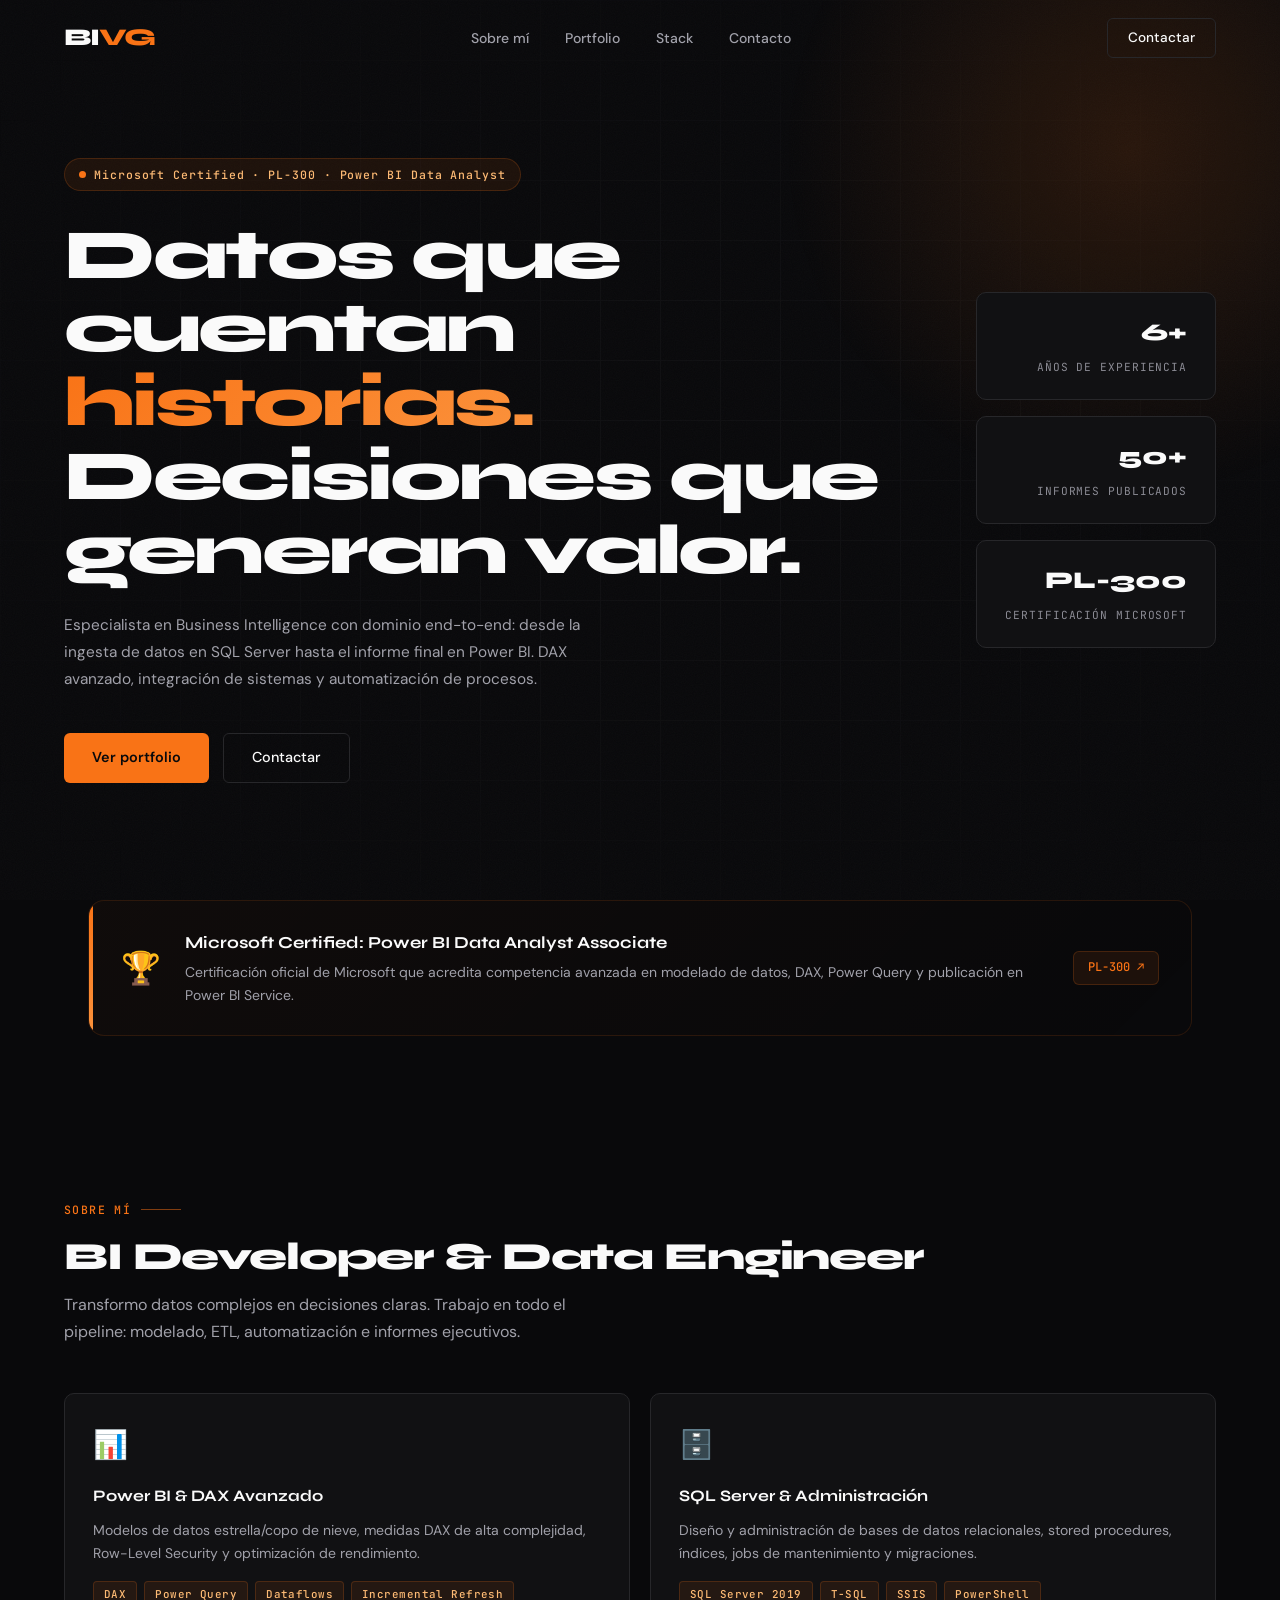
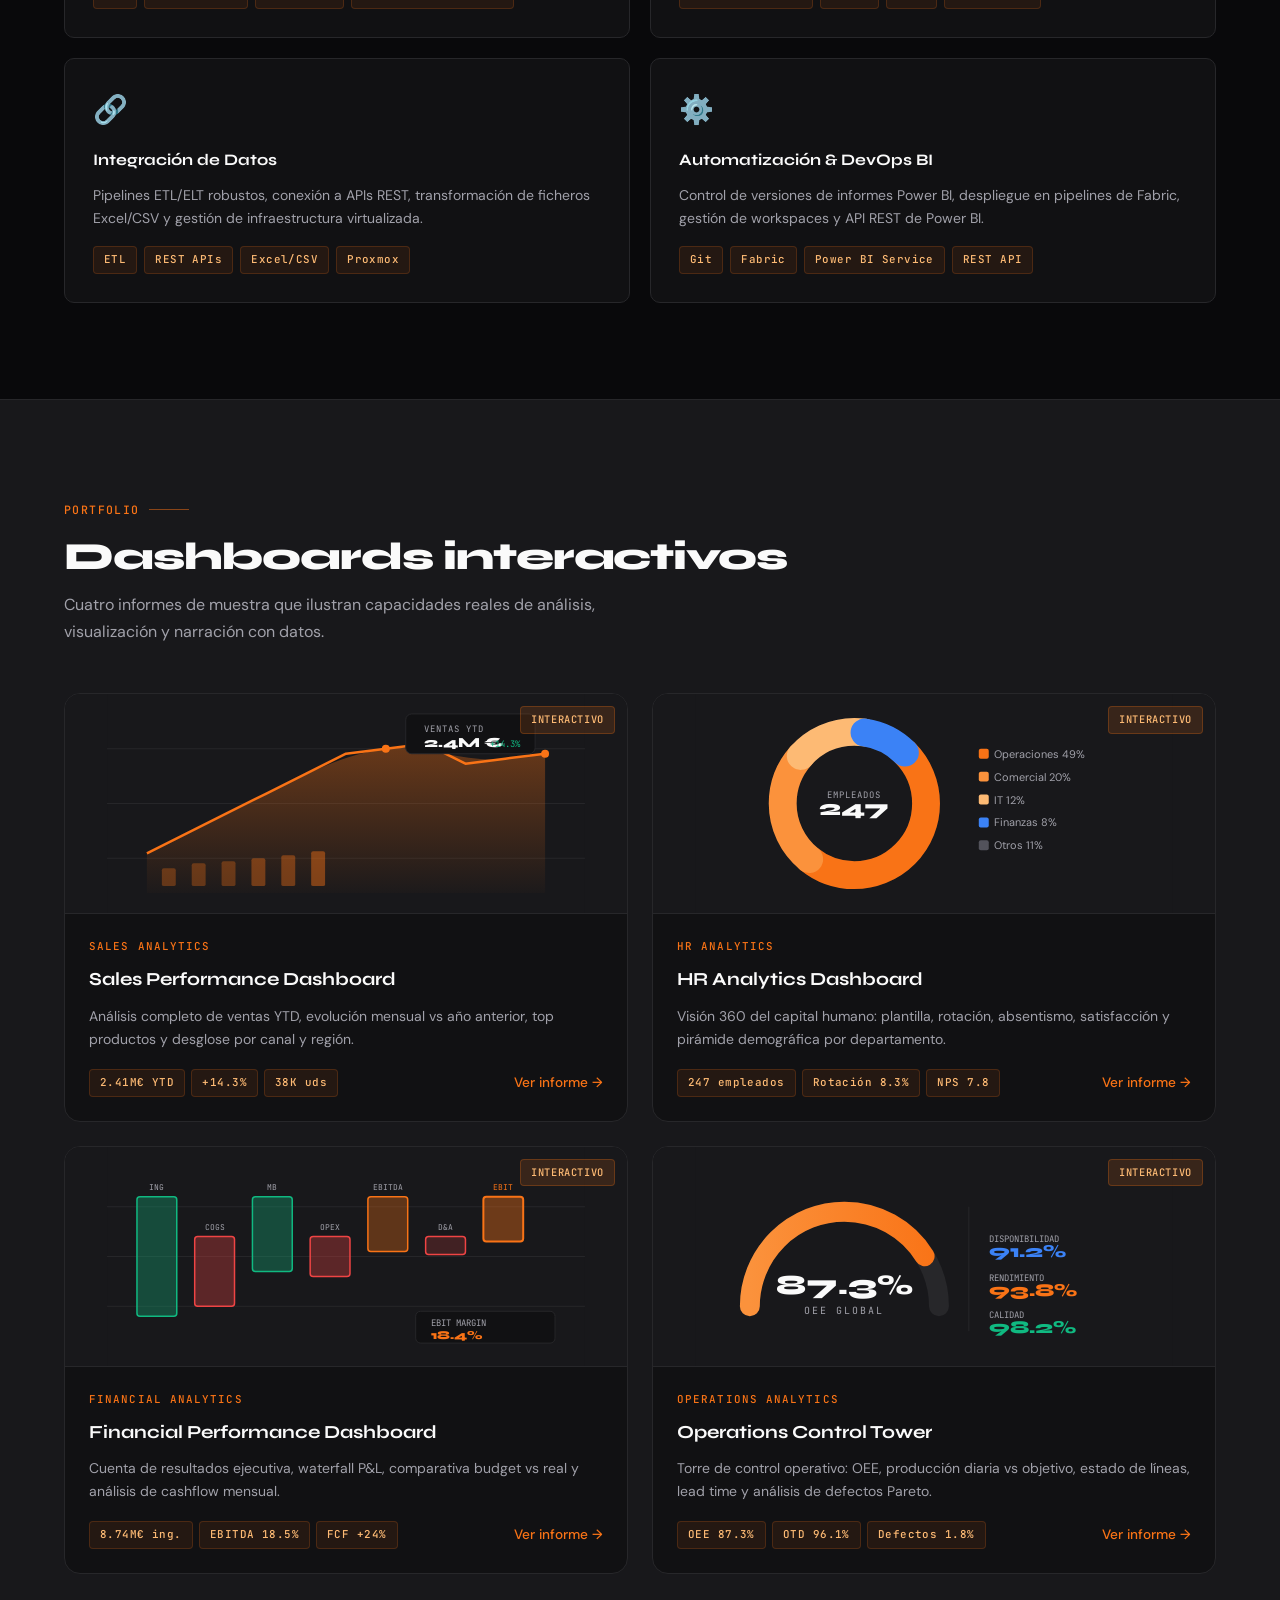
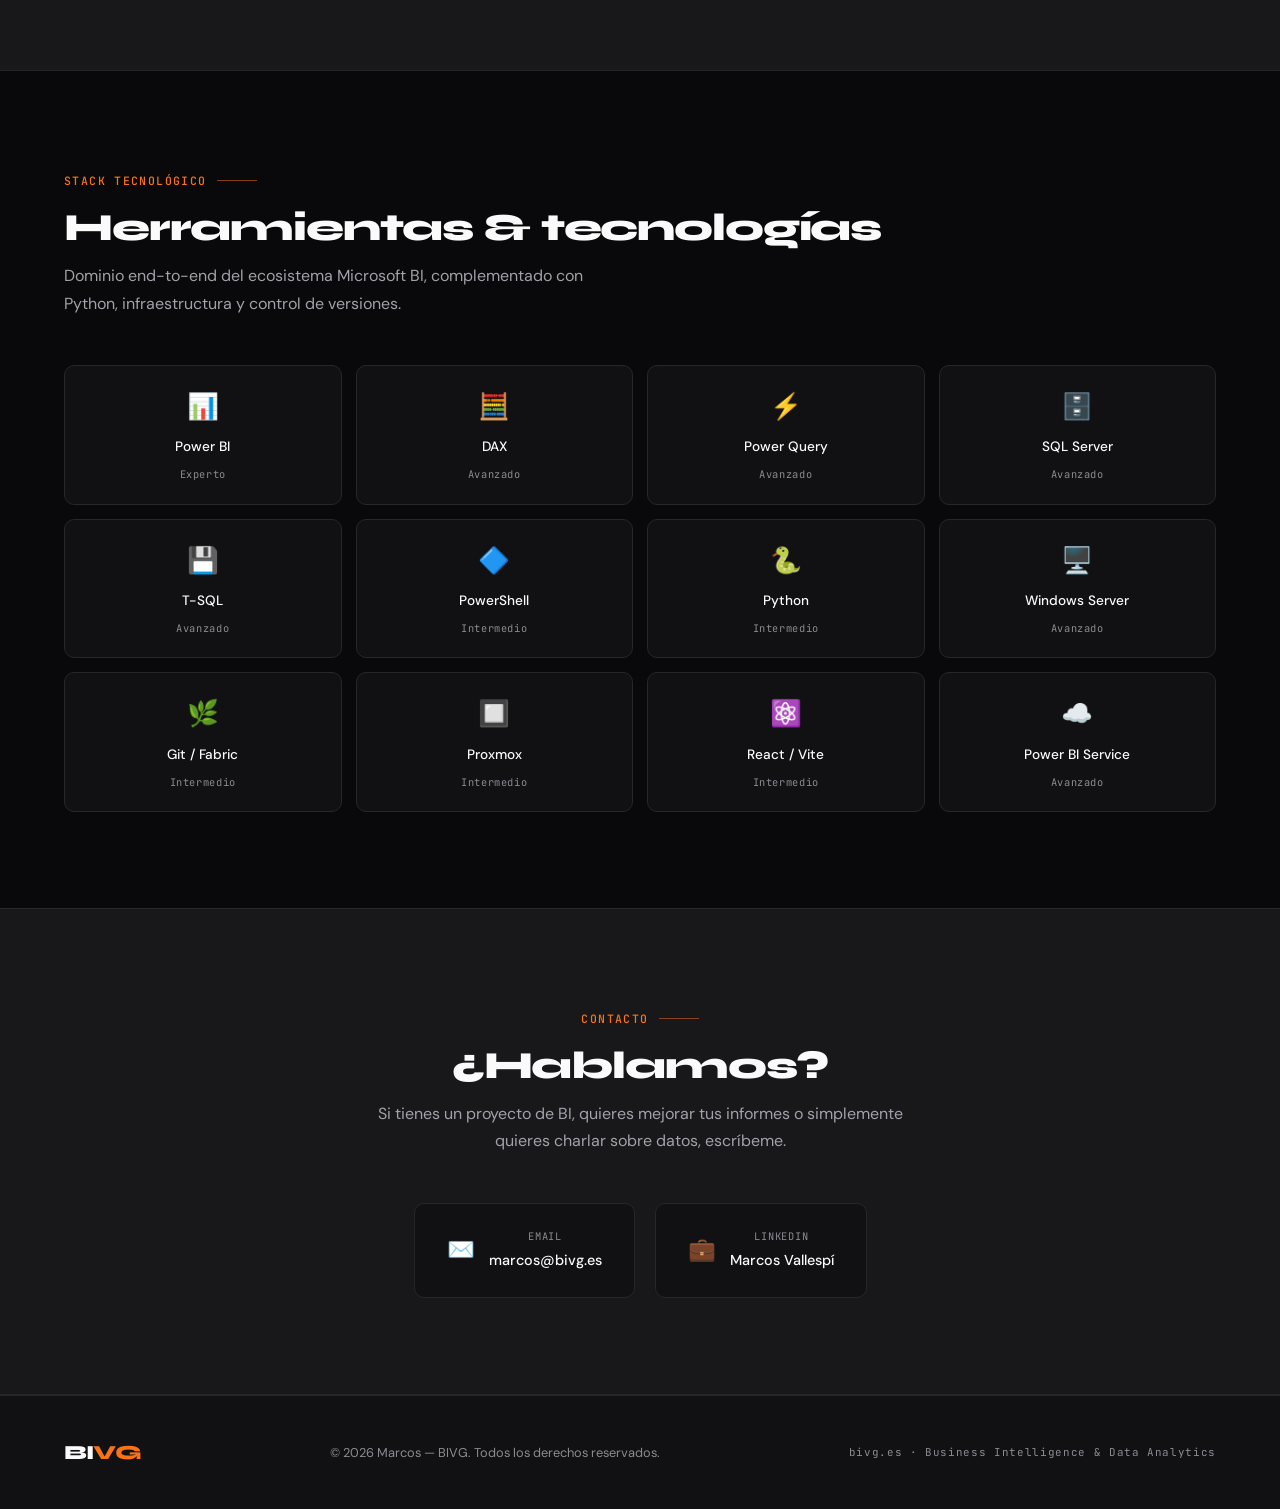
==== commit 448bafa7: "Accesibilidad y SEO: foco visible, salto al contenido, títulos y metadatos - Contraste AA del texto " ====
--- a/index.html
+++ b/index.html
@@ -3,20 +3,24 @@
 <head>
   <meta charset="UTF-8" />
   <meta name="viewport" content="width=device-width, initial-scale=1.0" />
-  <title>BIVG — Business Intelligence & Data Analytics</title>
+  <title>BIVG — Business Intelligence &amp; Data Analytics</title>
   <meta name="description" content="Portfolio de Marcos — Especialista en Business Intelligence. Power BI, DAX avanzado, SQL Server, ETL y automatización de procesos. Microsoft Certified PL-300." />
-  <link rel="canonical" href="https://bivg.es" />
+  <link rel="canonical" href="https://bivg.es/" />
   <meta property="og:title" content="BIVG — Business Intelligence Portfolio" />
   <meta property="og:description" content="Datos que cuentan historias. Decisiones que generan valor." />
-  <meta property="og:url" content="https://bivg.es" />
+  <meta property="og:url" content="https://bivg.es/" />
   <meta property="og:type" content="website" />
+  <meta property="og:site_name" content="BIVG" />
+  <meta property="og:locale" content="es_ES" />
   <meta property="og:image" content="https://bivg.es/assets/img/og-card.png" />
   <meta property="og:image:width" content="1200" />
   <meta property="og:image:height" content="630" />
+  <meta property="og:image:alt" content="BIVG — Business Intelligence &amp; Data Analytics" />
   <meta name="twitter:card" content="summary_large_image" />
   <meta name="twitter:title" content="BIVG — Business Intelligence Portfolio" />
   <meta name="twitter:description" content="Datos que cuentan historias. Decisiones que generan valor." />
   <meta name="twitter:image" content="https://bivg.es/assets/img/og-card.png" />
+  <meta name="twitter:image:alt" content="BIVG — Business Intelligence &amp; Data Analytics" />
   <meta name="theme-color" content="#09090B" />
   <link rel="icon" href="data:image/svg+xml,%3Csvg xmlns='http://www.w3.org/2000/svg' viewBox='0 0 100 100'%3E%3Crect width='100' height='100' rx='22' fill='%23F97316'/%3E%3Ctext x='50' y='70' font-size='52' font-weight='800' text-anchor='middle' font-family='Arial, sans-serif' fill='%2309090B'%3EBI%3C/text%3E%3C/svg%3E" />
   <link rel="preconnect" href="https://fonts.googleapis.com" />
@@ -25,11 +29,12 @@
   <link rel="stylesheet" href="assets/css/main.css" />
 </head>
 <body>
+<a class="skip-link" href="#main-content">Saltar al contenido</a>
 
 <!-- ── NAV ─────────────────────────────────────────────────── -->
-<nav class="nav" id="main-nav">
+<nav class="nav" id="main-nav" aria-label="Navegación principal">
   <div class="nav__inner">
-    <a href="index.html" class="nav__logo">BI<span>VG</span></a>
+    <a href="index.html" class="nav__logo" aria-label="BIVG, ir al inicio">BI<span>VG</span></a>
     <ul class="nav__links">
       <li><a href="#sobre-mi">Sobre mí</a></li>
       <li><a href="#portfolio">Portfolio</a></li>
@@ -37,17 +42,19 @@
       <li><a href="#contacto">Contacto</a></li>
     </ul>
     <a href="#contacto" class="nav__cta">Contactar</a>
-    <button class="nav__burger" aria-label="Menú" aria-expanded="false">
+    <button class="nav__burger" type="button" aria-label="Abrir menú" aria-controls="mobile-menu" aria-expanded="false">
       <span></span><span></span><span></span>
     </button>
   </div>
-  <div class="nav__mobile" role="navigation">
+  <div class="nav__mobile" id="mobile-menu" role="navigation" aria-label="Navegación móvil">
     <a href="#sobre-mi">Sobre mí</a>
     <a href="#portfolio">Portfolio</a>
     <a href="#stack">Stack</a>
     <a href="#contacto">Contacto</a>
   </div>
 </nav>
+
+<main id="main-content" tabindex="-1">
 
 <!-- ── HERO ─────────────────────────────────────────────────── -->
 <section class="hero">
@@ -57,7 +64,7 @@
     <div class="hero__inner">
       <div class="hero__content">
         <div class="hero__badge">
-          <span class="hero__badge-dot"></span>
+          <span class="hero__badge-dot" aria-hidden="true"></span>
           Microsoft Certified &middot; PL-300 &middot; Power BI Data Analyst
         </div>
         <h1 class="hero__h1">
@@ -94,12 +101,12 @@
 <!-- ── CERT BANNER ──────────────────────────────────────────── -->
 <div class="container" style="padding-bottom: 64px; position:relative; z-index:1;">
   <div class="cert-banner reveal">
-    <span class="cert-banner__icon">🏆</span>
+    <span class="cert-banner__icon" aria-hidden="true">🏆</span>
     <div class="cert-banner__body">
       <div class="cert-banner__title">Microsoft Certified: Power BI Data Analyst Associate</div>
       <div class="cert-banner__desc">Certificación oficial de Microsoft que acredita competencia avanzada en modelado de datos, DAX, Power Query y publicación en Power BI Service.</div>
     </div>
-    <a class="cert-badge" href="https://learn.microsoft.com/api/credentials/share/es-es/Marcos-6363/B257FB48FBDECB53?sharingId=D86A6103BB93D4D9" target="_blank" rel="noopener" title="Ver mi credencial verificada en Microsoft Learn">PL-300 ↗</a>
+    <a class="cert-badge" href="https://learn.microsoft.com/api/credentials/share/es-es/Marcos-6363/B257FB48FBDECB53?sharingId=D86A6103BB93D4D9" target="_blank" rel="noopener" aria-label="Ver la credencial PL-300 verificada en Microsoft Learn (se abre en una pestaña nueva)" title="Ver mi credencial verificada en Microsoft Learn">PL-300 ↗</a>
   </div>
 </div>
 
@@ -112,8 +119,8 @@
 
     <div class="about__grid">
       <div class="about-card reveal">
-        <span class="about-card__icon">📊</span>
-        <div class="about-card__title">Power BI &amp; DAX Avanzado</div>
+        <span class="about-card__icon" aria-hidden="true">📊</span>
+        <h3 class="about-card__title">Power BI &amp; DAX Avanzado</h3>
         <p class="about-card__desc">Modelos de datos estrella/copo de nieve, medidas DAX de alta complejidad, Row-Level Security y optimización de rendimiento.</p>
         <div class="tags">
           <span class="tag">DAX</span>
@@ -123,8 +130,8 @@
         </div>
       </div>
       <div class="about-card reveal">
-        <span class="about-card__icon">🗄️</span>
-        <div class="about-card__title">SQL Server &amp; Administración</div>
+        <span class="about-card__icon" aria-hidden="true">🗄️</span>
+        <h3 class="about-card__title">SQL Server &amp; Administración</h3>
         <p class="about-card__desc">Diseño y administración de bases de datos relacionales, stored procedures, índices, jobs de mantenimiento y migraciones.</p>
         <div class="tags">
           <span class="tag">SQL Server 2019</span>
@@ -134,8 +141,8 @@
         </div>
       </div>
       <div class="about-card reveal">
-        <span class="about-card__icon">🔗</span>
-        <div class="about-card__title">Integración de Datos</div>
+        <span class="about-card__icon" aria-hidden="true">🔗</span>
+        <h3 class="about-card__title">Integración de Datos</h3>
         <p class="about-card__desc">Pipelines ETL/ELT robustos, conexión a APIs REST, transformación de ficheros Excel/CSV y gestión de infraestructura virtualizada.</p>
         <div class="tags">
           <span class="tag">ETL</span>
@@ -145,8 +152,8 @@
         </div>
       </div>
       <div class="about-card reveal">
-        <span class="about-card__icon">⚙️</span>
-        <div class="about-card__title">Automatización &amp; DevOps BI</div>
+        <span class="about-card__icon" aria-hidden="true">⚙️</span>
+        <h3 class="about-card__title">Automatización &amp; DevOps BI</h3>
         <p class="about-card__desc">Control de versiones de informes Power BI, despliegue en pipelines de Fabric, gestión de workspaces y API REST de Power BI.</p>
         <div class="tags">
           <span class="tag">Git</span>
@@ -171,7 +178,7 @@
       <!-- Ventas -->
       <a href="ventas.html" class="port-card reveal">
         <div class="port-card__preview">
-          <svg viewBox="0 0 480 220" xmlns="http://www.w3.org/2000/svg" preserveAspectRatio="xMidYMid meet">
+          <svg viewBox="0 0 480 220" xmlns="http://www.w3.org/2000/svg" preserveAspectRatio="xMidYMid meet" aria-hidden="true" focusable="false">
             <rect width="480" height="220" fill="#18181B"/>
             <!-- grid lines -->
             <line x1="0" y1="55" x2="480" y2="55" stroke="#27272A" stroke-width="1"/>
@@ -209,7 +216,7 @@
         </div>
         <div class="port-card__body">
           <div class="port-card__cat">Sales Analytics</div>
-          <div class="port-card__title">Sales Performance Dashboard</div>
+          <h3 class="port-card__title">Sales Performance Dashboard</h3>
           <p class="port-card__desc">Análisis completo de ventas YTD, evolución mensual vs año anterior, top productos y desglose por canal y región.</p>
           <div class="port-card__footer">
             <div class="port-card__kpis tags">
@@ -225,7 +232,7 @@
       <!-- RRHH -->
       <a href="rrhh.html" class="port-card reveal">
         <div class="port-card__preview">
-          <svg viewBox="0 0 480 220" xmlns="http://www.w3.org/2000/svg" preserveAspectRatio="xMidYMid meet">
+          <svg viewBox="0 0 480 220" xmlns="http://www.w3.org/2000/svg" preserveAspectRatio="xMidYMid meet" aria-hidden="true" focusable="false">
             <rect width="480" height="220" fill="#18181B"/>
             <!-- donut -->
             <circle cx="160" cy="110" r="72" fill="none" stroke="#27272A" stroke-width="28"/>
@@ -256,7 +263,7 @@
         </div>
         <div class="port-card__body">
           <div class="port-card__cat">HR Analytics</div>
-          <div class="port-card__title">HR Analytics Dashboard</div>
+          <h3 class="port-card__title">HR Analytics Dashboard</h3>
           <p class="port-card__desc">Visión 360 del capital humano: plantilla, rotación, absentismo, satisfacción y pirámide demográfica por departamento.</p>
           <div class="port-card__footer">
             <div class="port-card__kpis tags">
@@ -272,7 +279,7 @@
       <!-- Financiero -->
       <a href="financiero.html" class="port-card reveal">
         <div class="port-card__preview">
-          <svg viewBox="0 0 480 220" xmlns="http://www.w3.org/2000/svg" preserveAspectRatio="xMidYMid meet">
+          <svg viewBox="0 0 480 220" xmlns="http://www.w3.org/2000/svg" preserveAspectRatio="xMidYMid meet" aria-hidden="true" focusable="false">
             <rect width="480" height="220" fill="#18181B"/>
             <!-- grid -->
             <line x1="0" y1="60" x2="480" y2="60" stroke="#27272A" stroke-width="1"/>
@@ -316,7 +323,7 @@
         </div>
         <div class="port-card__body">
           <div class="port-card__cat">Financial Analytics</div>
-          <div class="port-card__title">Financial Performance Dashboard</div>
+          <h3 class="port-card__title">Financial Performance Dashboard</h3>
           <p class="port-card__desc">Cuenta de resultados ejecutiva, waterfall P&amp;L, comparativa budget vs real y análisis de cashflow mensual.</p>
           <div class="port-card__footer">
             <div class="port-card__kpis tags">
@@ -332,7 +339,7 @@
       <!-- Operaciones -->
       <a href="operaciones.html" class="port-card reveal">
         <div class="port-card__preview">
-          <svg viewBox="0 0 480 220" xmlns="http://www.w3.org/2000/svg" preserveAspectRatio="xMidYMid meet">
+          <svg viewBox="0 0 480 220" xmlns="http://www.w3.org/2000/svg" preserveAspectRatio="xMidYMid meet" aria-hidden="true" focusable="false">
             <rect width="480" height="220" fill="#18181B"/>
             <!-- gauge background arc -->
             <defs>
@@ -360,7 +367,7 @@
         </div>
         <div class="port-card__body">
           <div class="port-card__cat">Operations Analytics</div>
-          <div class="port-card__title">Operations Control Tower</div>
+          <h3 class="port-card__title">Operations Control Tower</h3>
           <p class="port-card__desc">Torre de control operativo: OEE, producción diaria vs objetivo, estado de líneas, lead time y análisis de defectos Pareto.</p>
           <div class="port-card__footer">
             <div class="port-card__kpis tags">
@@ -386,62 +393,62 @@
 
     <div class="stack__grid">
       <div class="stack-item reveal">
-        <span class="stack-item__icon">📊</span>
+        <span class="stack-item__icon" aria-hidden="true">📊</span>
         <span class="stack-item__name">Power BI</span>
         <span class="stack-item__level">Experto</span>
       </div>
       <div class="stack-item reveal">
-        <span class="stack-item__icon">🧮</span>
+        <span class="stack-item__icon" aria-hidden="true">🧮</span>
         <span class="stack-item__name">DAX</span>
         <span class="stack-item__level">Avanzado</span>
       </div>
       <div class="stack-item reveal">
-        <span class="stack-item__icon">⚡</span>
+        <span class="stack-item__icon" aria-hidden="true">⚡</span>
         <span class="stack-item__name">Power Query</span>
         <span class="stack-item__level">Avanzado</span>
       </div>
       <div class="stack-item reveal">
-        <span class="stack-item__icon">🗄️</span>
+        <span class="stack-item__icon" aria-hidden="true">🗄️</span>
         <span class="stack-item__name">SQL Server</span>
         <span class="stack-item__level">Avanzado</span>
       </div>
       <div class="stack-item reveal">
-        <span class="stack-item__icon">💾</span>
+        <span class="stack-item__icon" aria-hidden="true">💾</span>
         <span class="stack-item__name">T-SQL</span>
         <span class="stack-item__level">Avanzado</span>
       </div>
       <div class="stack-item reveal">
-        <span class="stack-item__icon">🔷</span>
+        <span class="stack-item__icon" aria-hidden="true">🔷</span>
         <span class="stack-item__name">PowerShell</span>
         <span class="stack-item__level">Intermedio</span>
       </div>
       <div class="stack-item reveal">
-        <span class="stack-item__icon">🐍</span>
+        <span class="stack-item__icon" aria-hidden="true">🐍</span>
         <span class="stack-item__name">Python</span>
         <span class="stack-item__level">Intermedio</span>
       </div>
       <div class="stack-item reveal">
-        <span class="stack-item__icon">🖥️</span>
+        <span class="stack-item__icon" aria-hidden="true">🖥️</span>
         <span class="stack-item__name">Windows Server</span>
         <span class="stack-item__level">Avanzado</span>
       </div>
       <div class="stack-item reveal">
-        <span class="stack-item__icon">🌿</span>
+        <span class="stack-item__icon" aria-hidden="true">🌿</span>
         <span class="stack-item__name">Git / Fabric</span>
         <span class="stack-item__level">Intermedio</span>
       </div>
       <div class="stack-item reveal">
-        <span class="stack-item__icon">🔲</span>
+        <span class="stack-item__icon" aria-hidden="true">🔲</span>
         <span class="stack-item__name">Proxmox</span>
         <span class="stack-item__level">Intermedio</span>
       </div>
       <div class="stack-item reveal">
-        <span class="stack-item__icon">⚛️</span>
+        <span class="stack-item__icon" aria-hidden="true">⚛️</span>
         <span class="stack-item__name">React / Vite</span>
         <span class="stack-item__level">Intermedio</span>
       </div>
       <div class="stack-item reveal">
-        <span class="stack-item__icon">☁️</span>
+        <span class="stack-item__icon" aria-hidden="true">☁️</span>
         <span class="stack-item__name">Power BI Service</span>
         <span class="stack-item__level">Avanzado</span>
       </div>
@@ -458,14 +465,14 @@
 
     <div class="contact__grid">
       <a href="mailto:marcos@bivg.es" class="contact-card reveal">
-        <span class="contact-card__icon">✉️</span>
+        <span class="contact-card__icon" aria-hidden="true">✉️</span>
         <div>
           <span class="contact-card__label">Email</span>
           <span class="contact-card__value">marcos@bivg.es</span>
         </div>
       </a>
-      <a href="https://es.linkedin.com/in/marcos-vallespi" target="_blank" rel="noopener" class="contact-card reveal">
-        <span class="contact-card__icon">💼</span>
+      <a href="https://es.linkedin.com/in/marcos-vallespi" target="_blank" rel="noopener" class="contact-card reveal" aria-label="LinkedIn: Marcos Vallespí (se abre en una pestaña nueva)">
+        <span class="contact-card__icon" aria-hidden="true">💼</span>
         <div>
           <span class="contact-card__label">LinkedIn</span>
           <span class="contact-card__value">Marcos Vallespí</span>
@@ -474,6 +481,8 @@
     </div>
   </div>
 </section>
+
+</main>
 
 <!-- ── FOOTER ────────────────────────────────────────────────── -->
 <footer class="footer">
@@ -486,6 +495,6 @@
   </div>
 </footer>
 
-<script src="assets/js/main.js"></script>
+<script src="assets/js/main.js" defer></script>
 </body>
 </html>
--- a/assets/css/main.css
+++ b/assets/css/main.css
@@ -18,7 +18,7 @@
   --orange-glow2:  #F9731630;
   --text-primary:  #FAFAFA;
   --text-secondary:#A1A1AA;
-  --text-muted:    #52525B;
+  --text-muted:    #8B8B94;
   --border-subtle: #27272A;
   --border-active: #F97316;
   --green:         #10B981;
@@ -52,6 +52,39 @@
 a { color: inherit; text-decoration: none; }
 ul, ol { list-style: none; }
 button { cursor: pointer; border: none; background: none; }
+
+a:focus-visible,
+button:focus-visible,
+[tabindex]:focus-visible {
+  outline: 2px solid var(--orange);
+  outline-offset: 3px;
+}
+.skip-link {
+  position: absolute;
+  top: -100px;
+  left: 16px;
+  z-index: 200;
+  padding: 10px 16px;
+  background: var(--orange);
+  color: #09090B;
+  font-weight: 600;
+  border-radius: var(--radius-sm);
+  transition: top var(--transition);
+}
+.skip-link:focus { top: 12px; }
+main[tabindex]:focus,
+main[tabindex]:focus-visible { outline: none; }
+.visually-hidden {
+  position: absolute !important;
+  width: 1px;
+  height: 1px;
+  padding: 0;
+  margin: -1px;
+  overflow: hidden;
+  clip: rect(0 0 0 0);
+  white-space: nowrap;
+  border: 0;
+}
 
 /* Noise texture overlay */
 body::before {
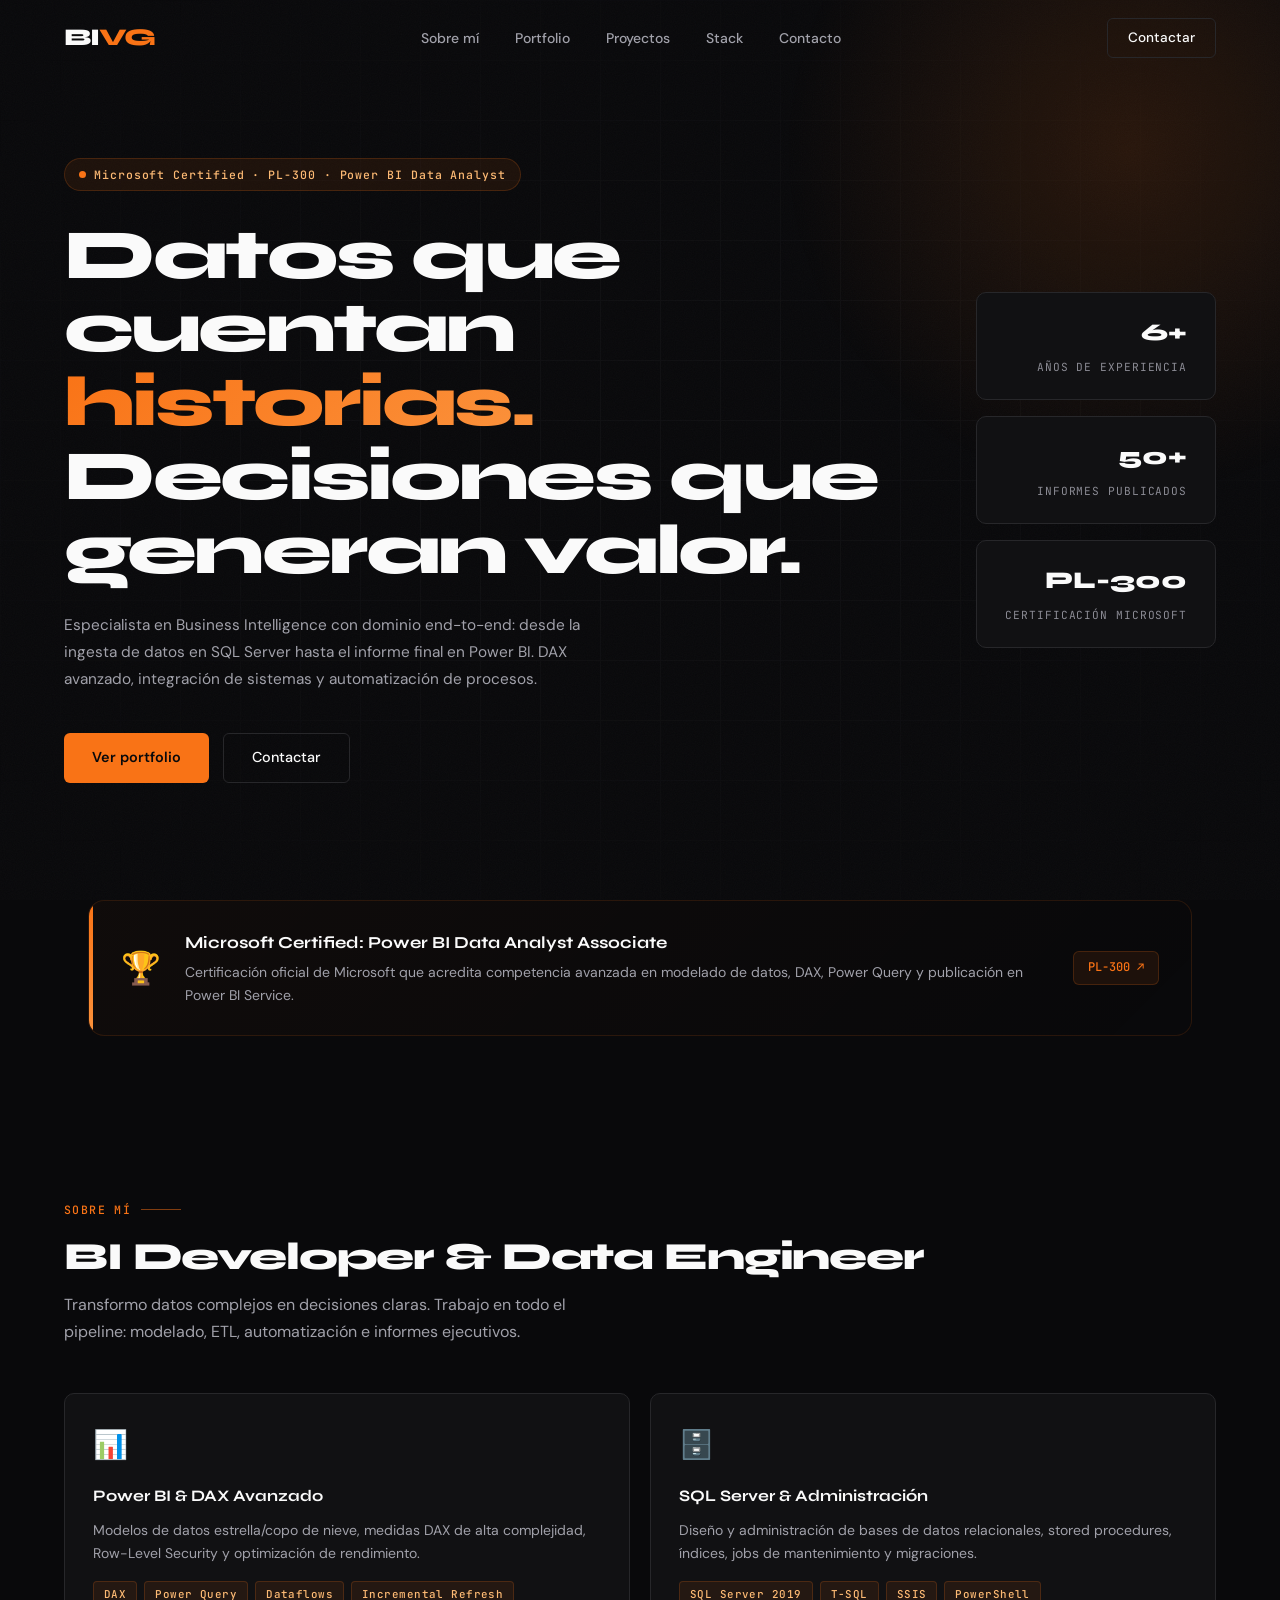
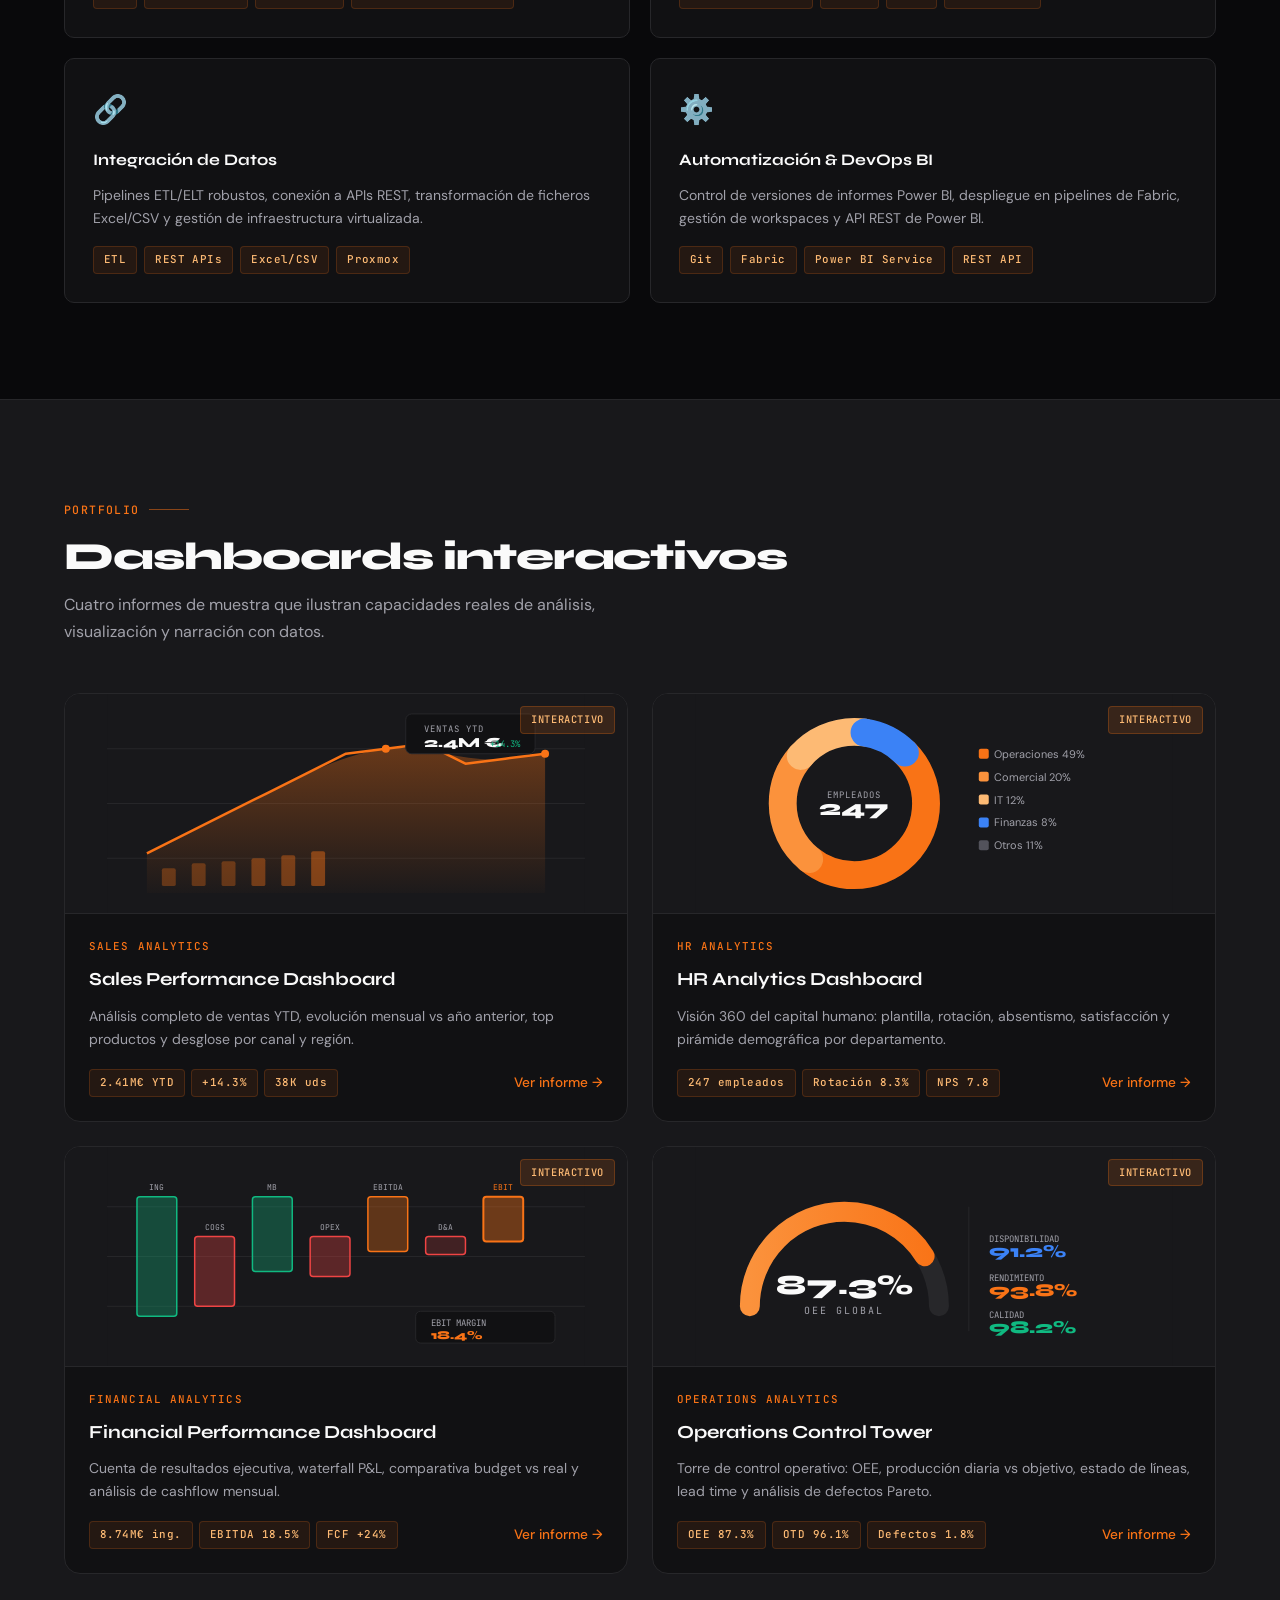
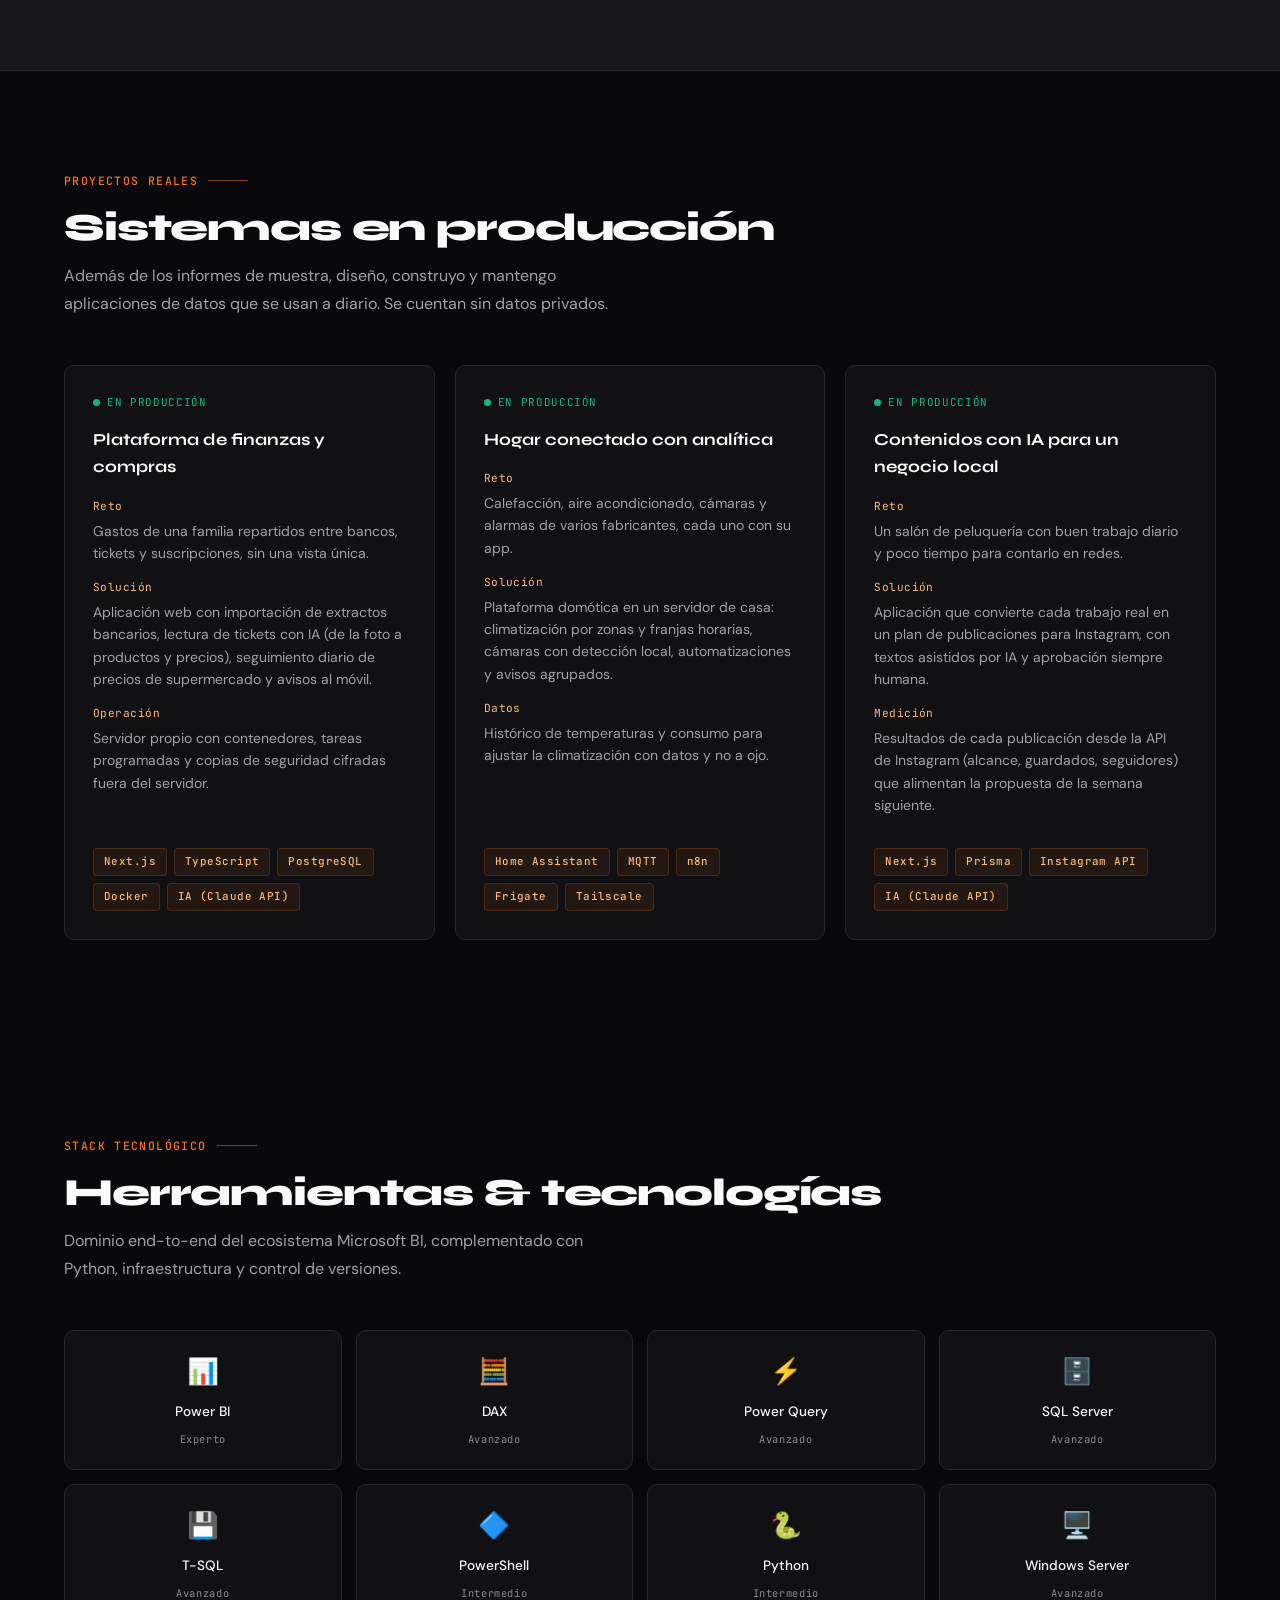
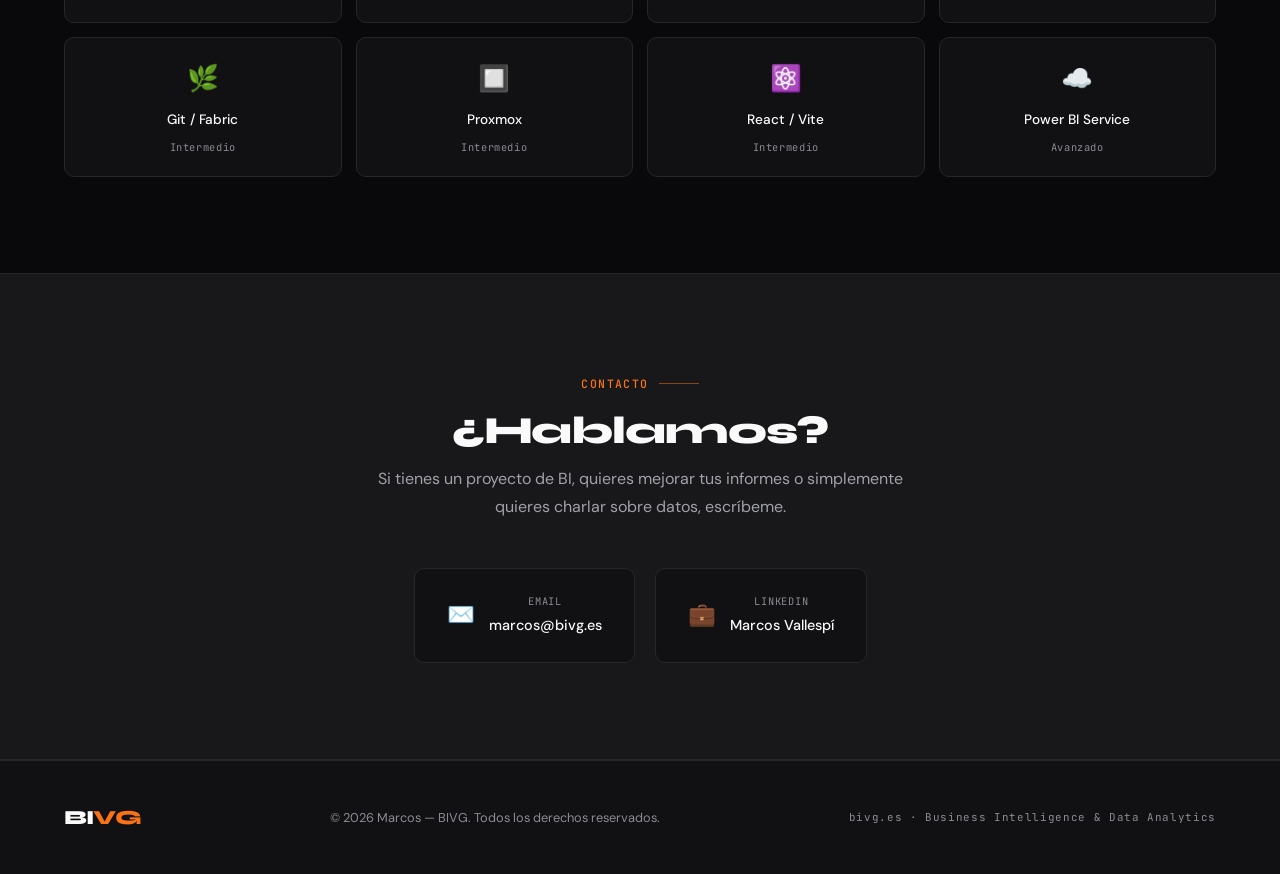
==== commit a395e8ad: "Portfolio: sección «Proyectos reales» con tres sistemas en producción Finanzas y compras, hogar cone" ====
--- a/index.html
+++ b/index.html
@@ -38,6 +38,7 @@
     <ul class="nav__links">
       <li><a href="#sobre-mi">Sobre mí</a></li>
       <li><a href="#portfolio">Portfolio</a></li>
+      <li><a href="#proyectos">Proyectos</a></li>
       <li><a href="#stack">Stack</a></li>
       <li><a href="#contacto">Contacto</a></li>
     </ul>
@@ -49,6 +50,7 @@
   <div class="nav__mobile" id="mobile-menu" role="navigation" aria-label="Navegación móvil">
     <a href="#sobre-mi">Sobre mí</a>
     <a href="#portfolio">Portfolio</a>
+    <a href="#proyectos">Proyectos</a>
     <a href="#stack">Stack</a>
     <a href="#contacto">Contacto</a>
   </div>
@@ -384,6 +386,76 @@
   </div>
 </section>
 
+<!-- ── PROYECTOS REALES ──────────────────────────────────────── -->
+<section class="section" id="proyectos">
+  <div class="container">
+    <span class="section-label">Proyectos reales</span>
+    <h2 class="section-title">Sistemas en producción</h2>
+    <p class="section-sub">Además de los informes de muestra, diseño, construyo y mantengo aplicaciones de datos que se usan a diario. Se cuentan sin datos privados.</p>
+
+    <div class="cases__grid">
+      <article class="case-card reveal">
+        <span class="case-card__status">En producción</span>
+        <h3 class="case-card__title">Plataforma de finanzas y compras</h3>
+        <dl class="case-card__body">
+          <dt>Reto</dt>
+          <dd>Gastos de una familia repartidos entre bancos, tickets y suscripciones, sin una vista única.</dd>
+          <dt>Solución</dt>
+          <dd>Aplicación web con importación de extractos bancarios, lectura de tickets con IA (de la foto a productos y precios), seguimiento diario de precios de supermercado y avisos al móvil.</dd>
+          <dt>Operación</dt>
+          <dd>Servidor propio con contenedores, tareas programadas y copias de seguridad cifradas fuera del servidor.</dd>
+        </dl>
+        <div class="tags">
+          <span class="tag">Next.js</span>
+          <span class="tag">TypeScript</span>
+          <span class="tag">PostgreSQL</span>
+          <span class="tag">Docker</span>
+          <span class="tag">IA (Claude API)</span>
+        </div>
+      </article>
+
+      <article class="case-card reveal">
+        <span class="case-card__status">En producción</span>
+        <h3 class="case-card__title">Hogar conectado con analítica</h3>
+        <dl class="case-card__body">
+          <dt>Reto</dt>
+          <dd>Calefacción, aire acondicionado, cámaras y alarmas de varios fabricantes, cada uno con su app.</dd>
+          <dt>Solución</dt>
+          <dd>Plataforma domótica en un servidor de casa: climatización por zonas y franjas horarias, cámaras con detección local, automatizaciones y avisos agrupados.</dd>
+          <dt>Datos</dt>
+          <dd>Histórico de temperaturas y consumo para ajustar la climatización con datos y no a ojo.</dd>
+        </dl>
+        <div class="tags">
+          <span class="tag">Home Assistant</span>
+          <span class="tag">MQTT</span>
+          <span class="tag">n8n</span>
+          <span class="tag">Frigate</span>
+          <span class="tag">Tailscale</span>
+        </div>
+      </article>
+
+      <article class="case-card reveal">
+        <span class="case-card__status">En producción</span>
+        <h3 class="case-card__title">Contenidos con IA para un negocio local</h3>
+        <dl class="case-card__body">
+          <dt>Reto</dt>
+          <dd>Un salón de peluquería con buen trabajo diario y poco tiempo para contarlo en redes.</dd>
+          <dt>Solución</dt>
+          <dd>Aplicación que convierte cada trabajo real en un plan de publicaciones para Instagram, con textos asistidos por IA y aprobación siempre humana.</dd>
+          <dt>Medición</dt>
+          <dd>Resultados de cada publicación desde la API de Instagram (alcance, guardados, seguidores) que alimentan la propuesta de la semana siguiente.</dd>
+        </dl>
+        <div class="tags">
+          <span class="tag">Next.js</span>
+          <span class="tag">Prisma</span>
+          <span class="tag">Instagram API</span>
+          <span class="tag">IA (Claude API)</span>
+        </div>
+      </article>
+    </div>
+  </div>
+</section>
+
 <!-- ── STACK ─────────────────────────────────────────────────── -->
 <section class="section" id="stack">
   <div class="container">
--- a/assets/css/main.css
+++ b/assets/css/main.css
@@ -1071,8 +1071,70 @@
 }
 
 /* ── RESPONSIVE ──────────────────────────────────────────────── */
+/* ── PROYECTOS REALES ────────────────────────────────────────── */
+.cases__grid {
+  display: grid;
+  grid-template-columns: repeat(3, 1fr);
+  gap: 20px;
+  margin-top: 48px;
+}
+.case-card {
+  display: flex;
+  flex-direction: column;
+  background: var(--bg-card);
+  border: 1px solid var(--border-subtle);
+  border-radius: var(--radius-md);
+  padding: 28px;
+  transition: border-color var(--transition), box-shadow var(--transition), transform var(--transition);
+}
+.case-card:hover {
+  border-color: var(--orange);
+  box-shadow: 0 0 20px #F9731610;
+  transform: translateY(-4px);
+}
+.case-card__status {
+  align-self: flex-start;
+  font-family: var(--font-mono);
+  font-size: 0.68rem;
+  letter-spacing: 0.06em;
+  text-transform: uppercase;
+  color: var(--green);
+  margin-bottom: 14px;
+}
+.case-card__status::before {
+  content: '';
+  display: inline-block;
+  width: 7px; height: 7px;
+  border-radius: 50%;
+  background: var(--green);
+  margin-right: 7px;
+  vertical-align: middle;
+}
+.case-card__title {
+  font-family: var(--font-display);
+  font-size: 1.05rem;
+  font-weight: 700;
+  color: var(--text-primary);
+  margin-bottom: 16px;
+}
+.case-card__body { flex: 1; margin-bottom: 18px; }
+.case-card__body dt {
+  font-family: var(--font-mono);
+  font-size: 0.7rem;
+  color: var(--orange-light);
+  letter-spacing: 0.04em;
+  margin-bottom: 4px;
+}
+.case-card__body dd {
+  font-size: 0.875rem;
+  color: var(--text-secondary);
+  line-height: 1.6;
+  margin-bottom: 14px;
+}
+
 @media (max-width: 1024px) {
   .stack__grid { grid-template-columns: repeat(3, 1fr); }
+  .cases__grid { grid-template-columns: 1fr; }
   .kpi-row--4 { grid-template-columns: repeat(2, 1fr); }
   .kpi-row--5 { grid-template-columns: repeat(3, 1fr); }
 }
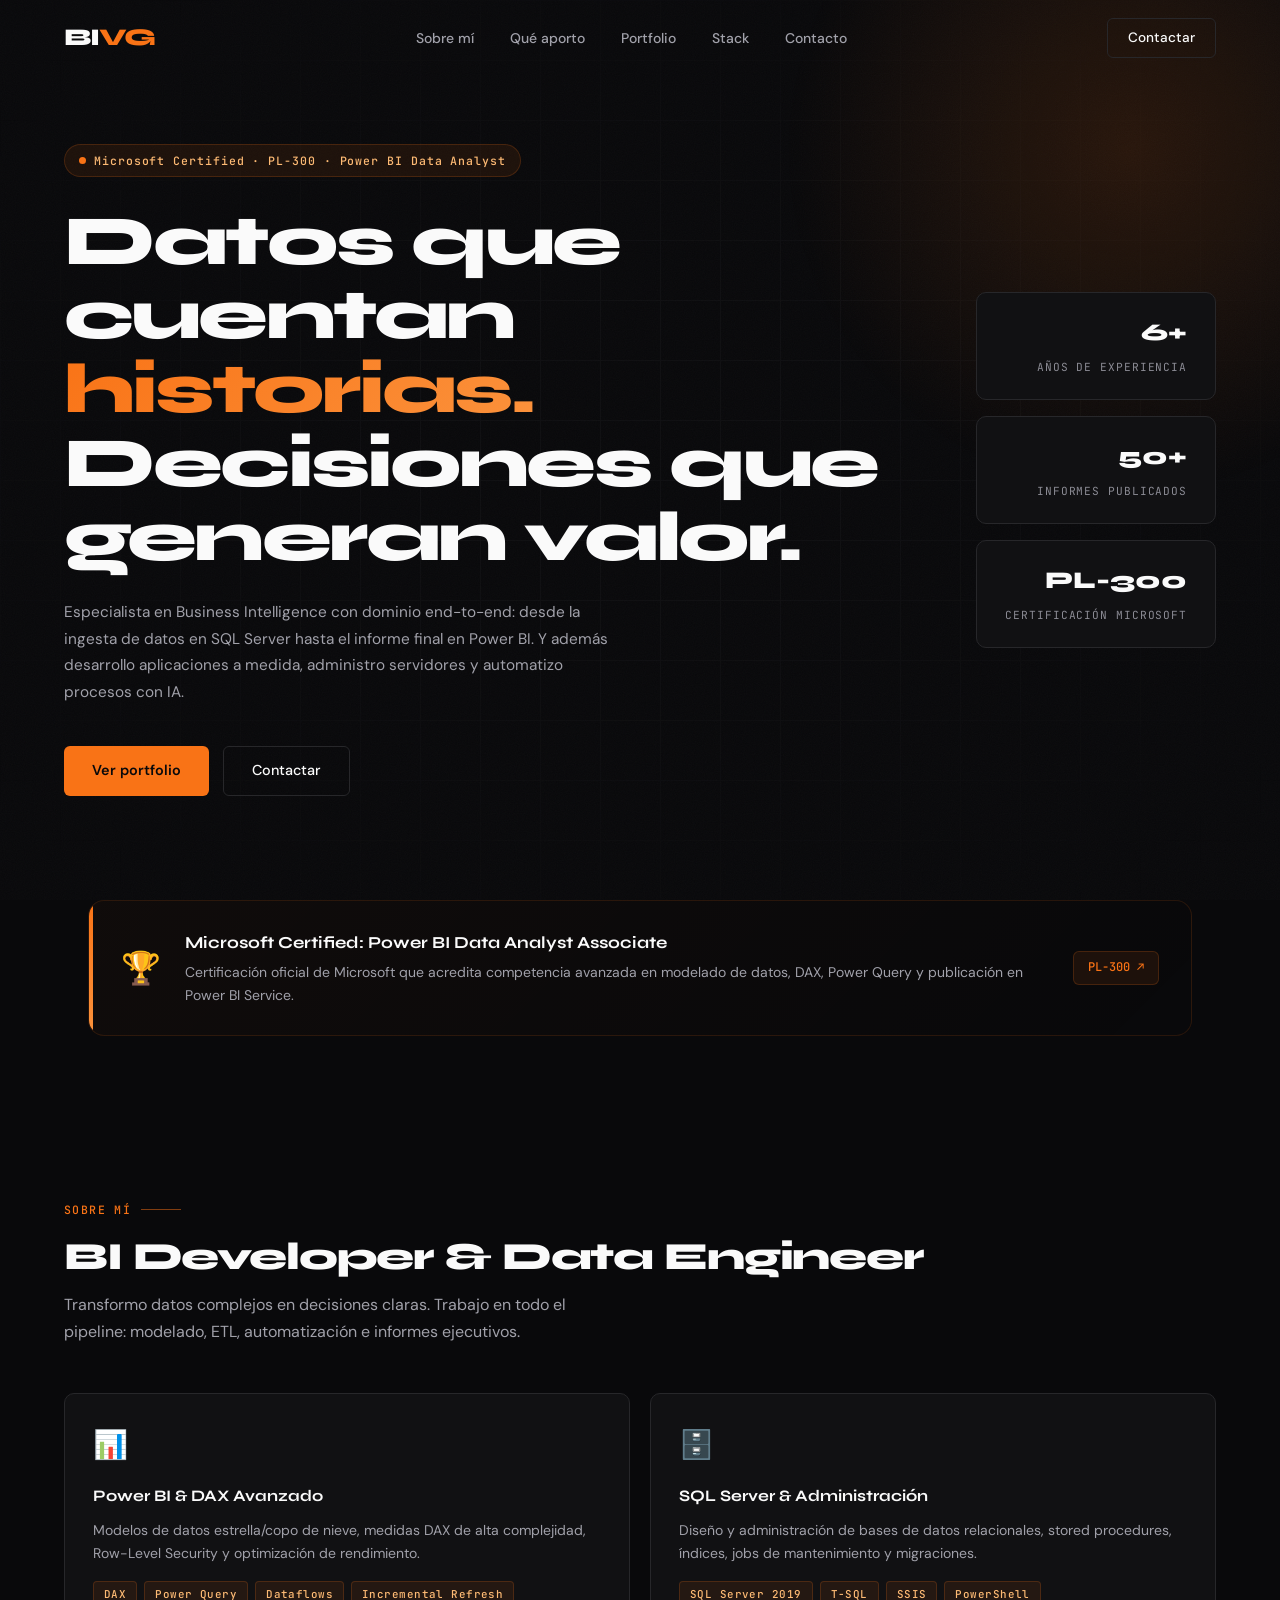
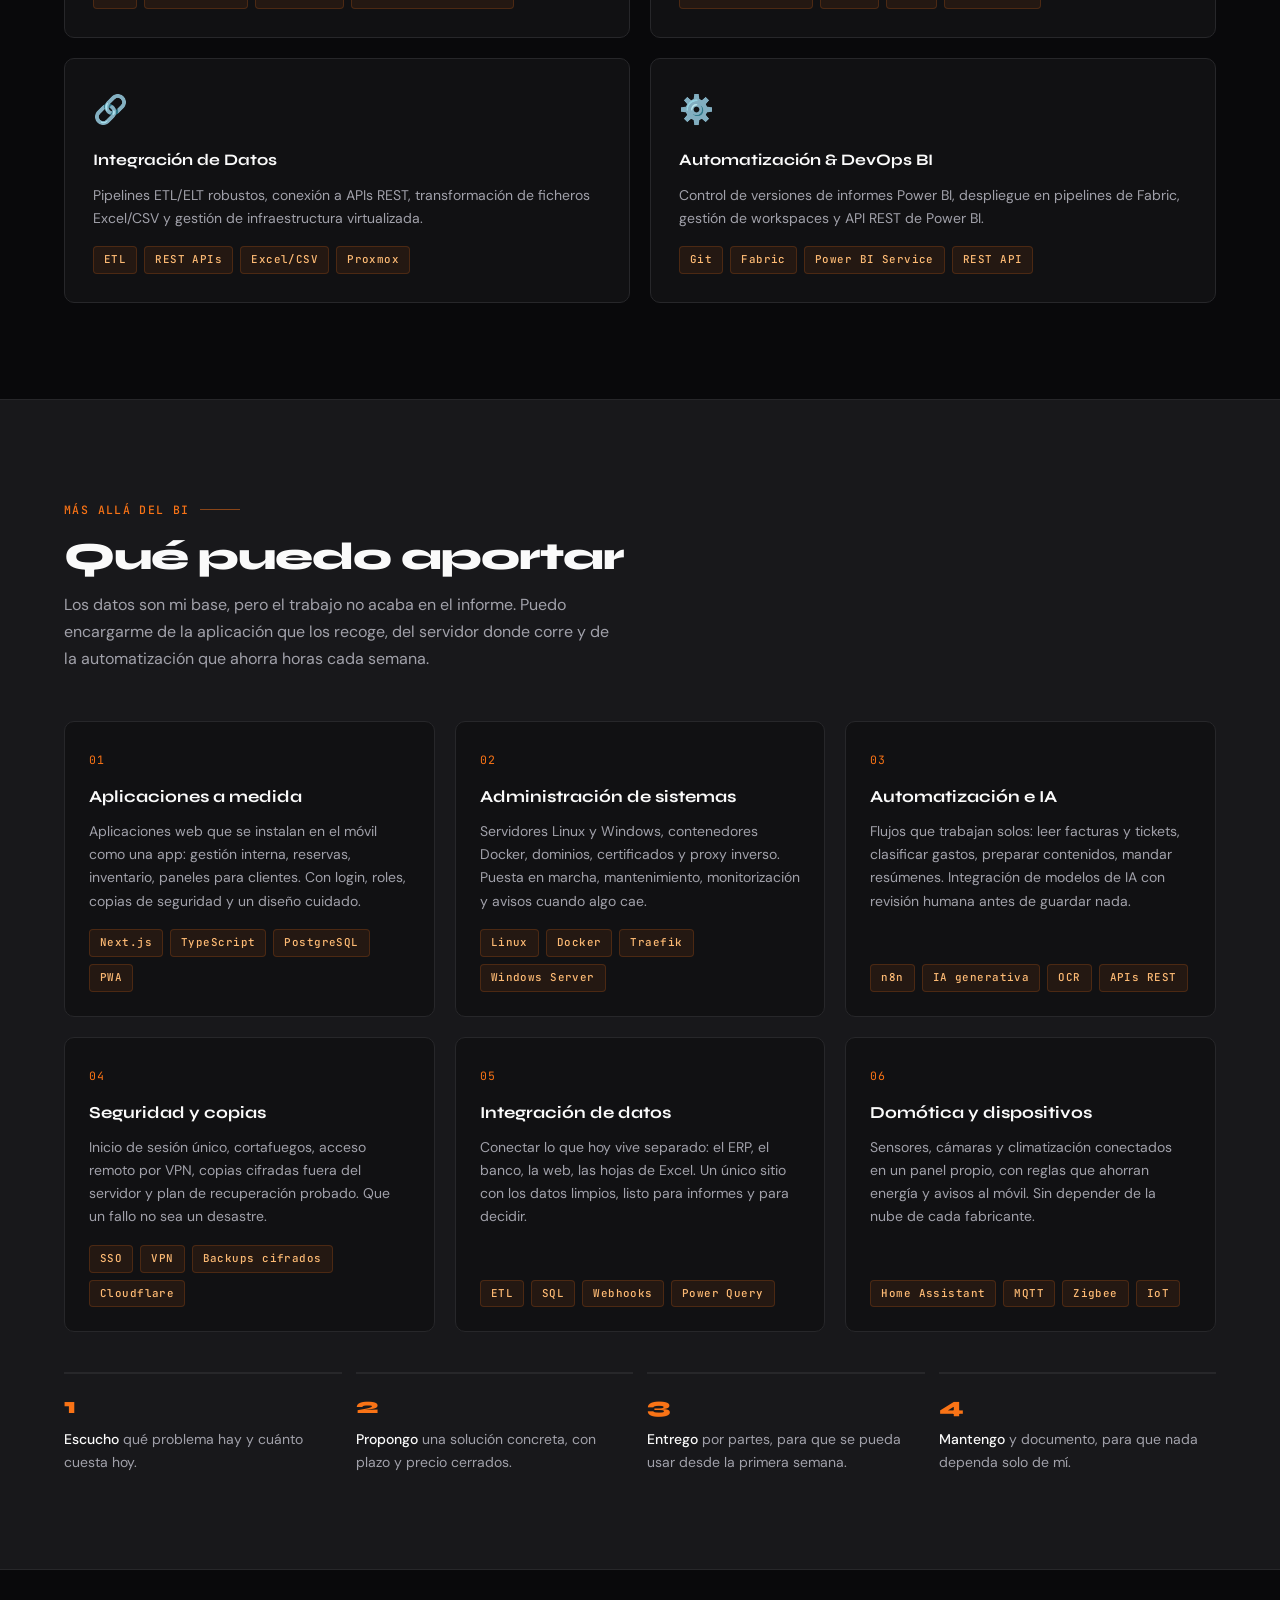
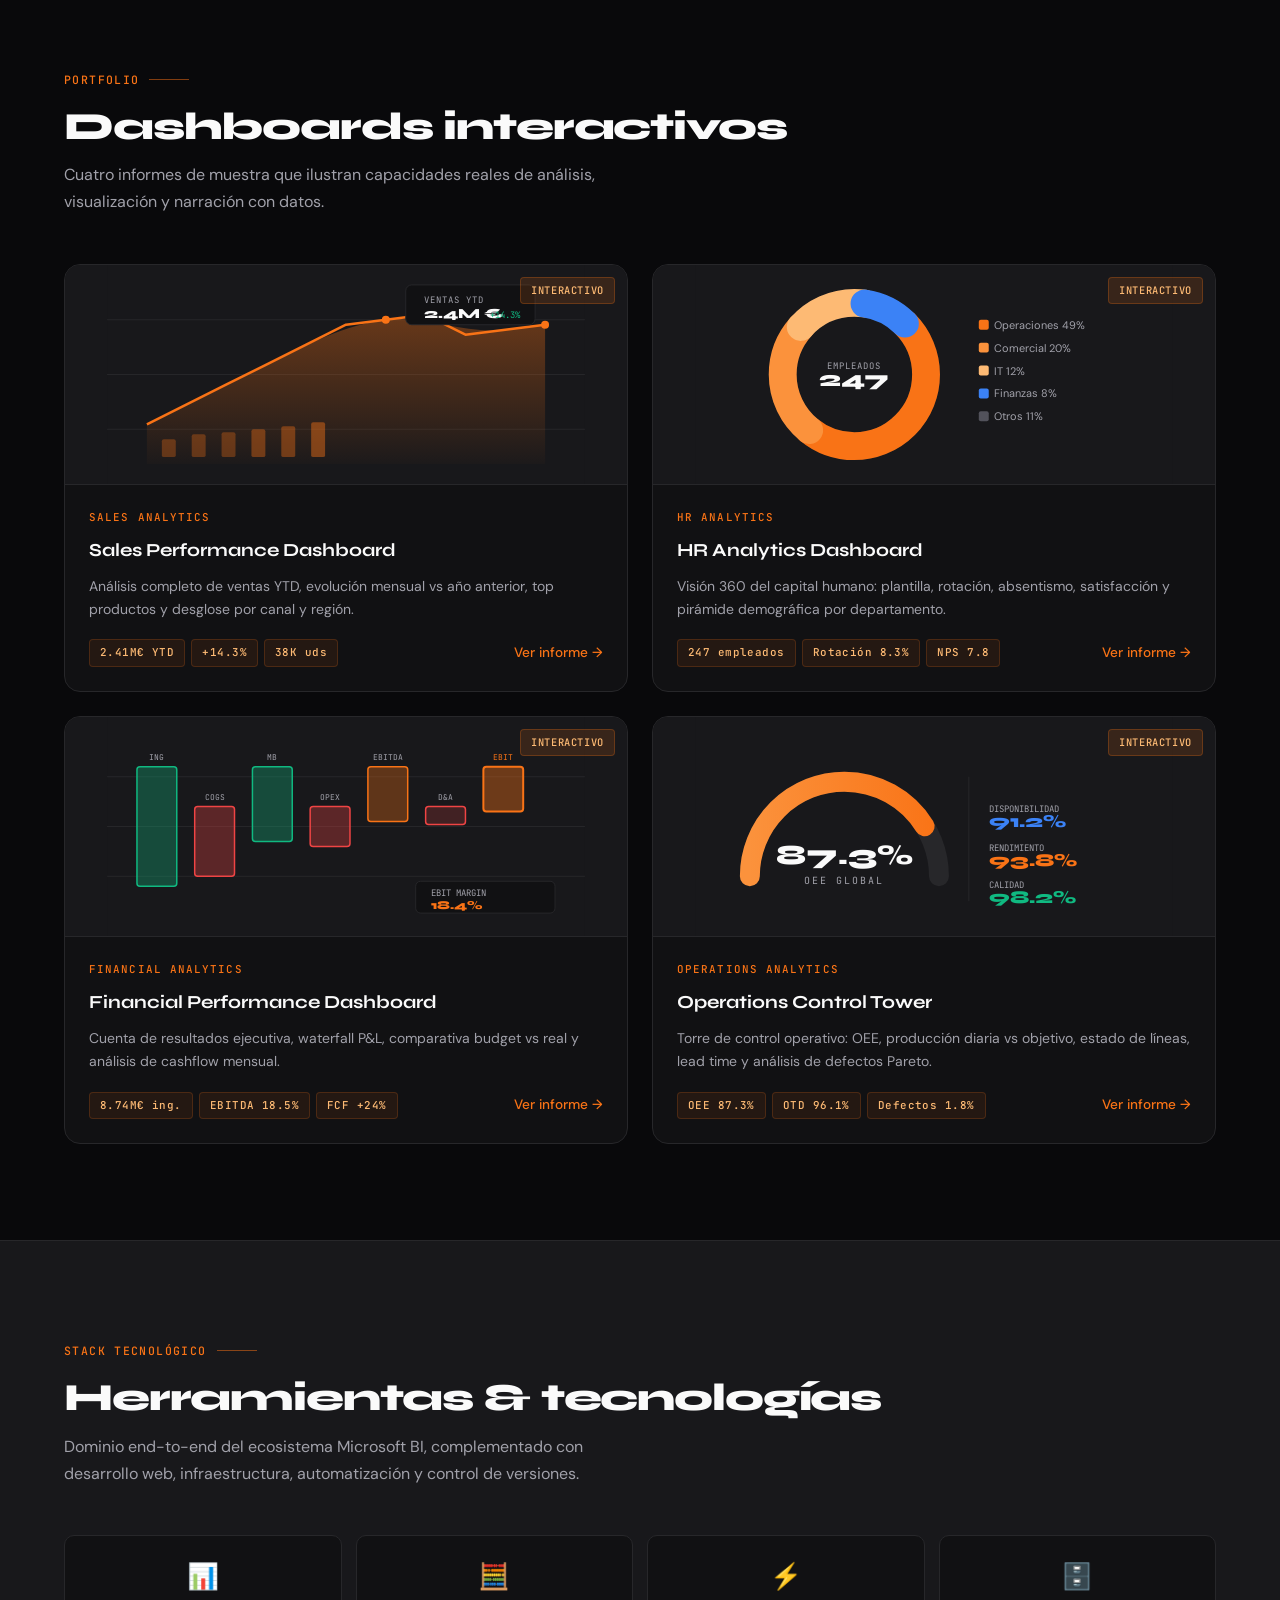
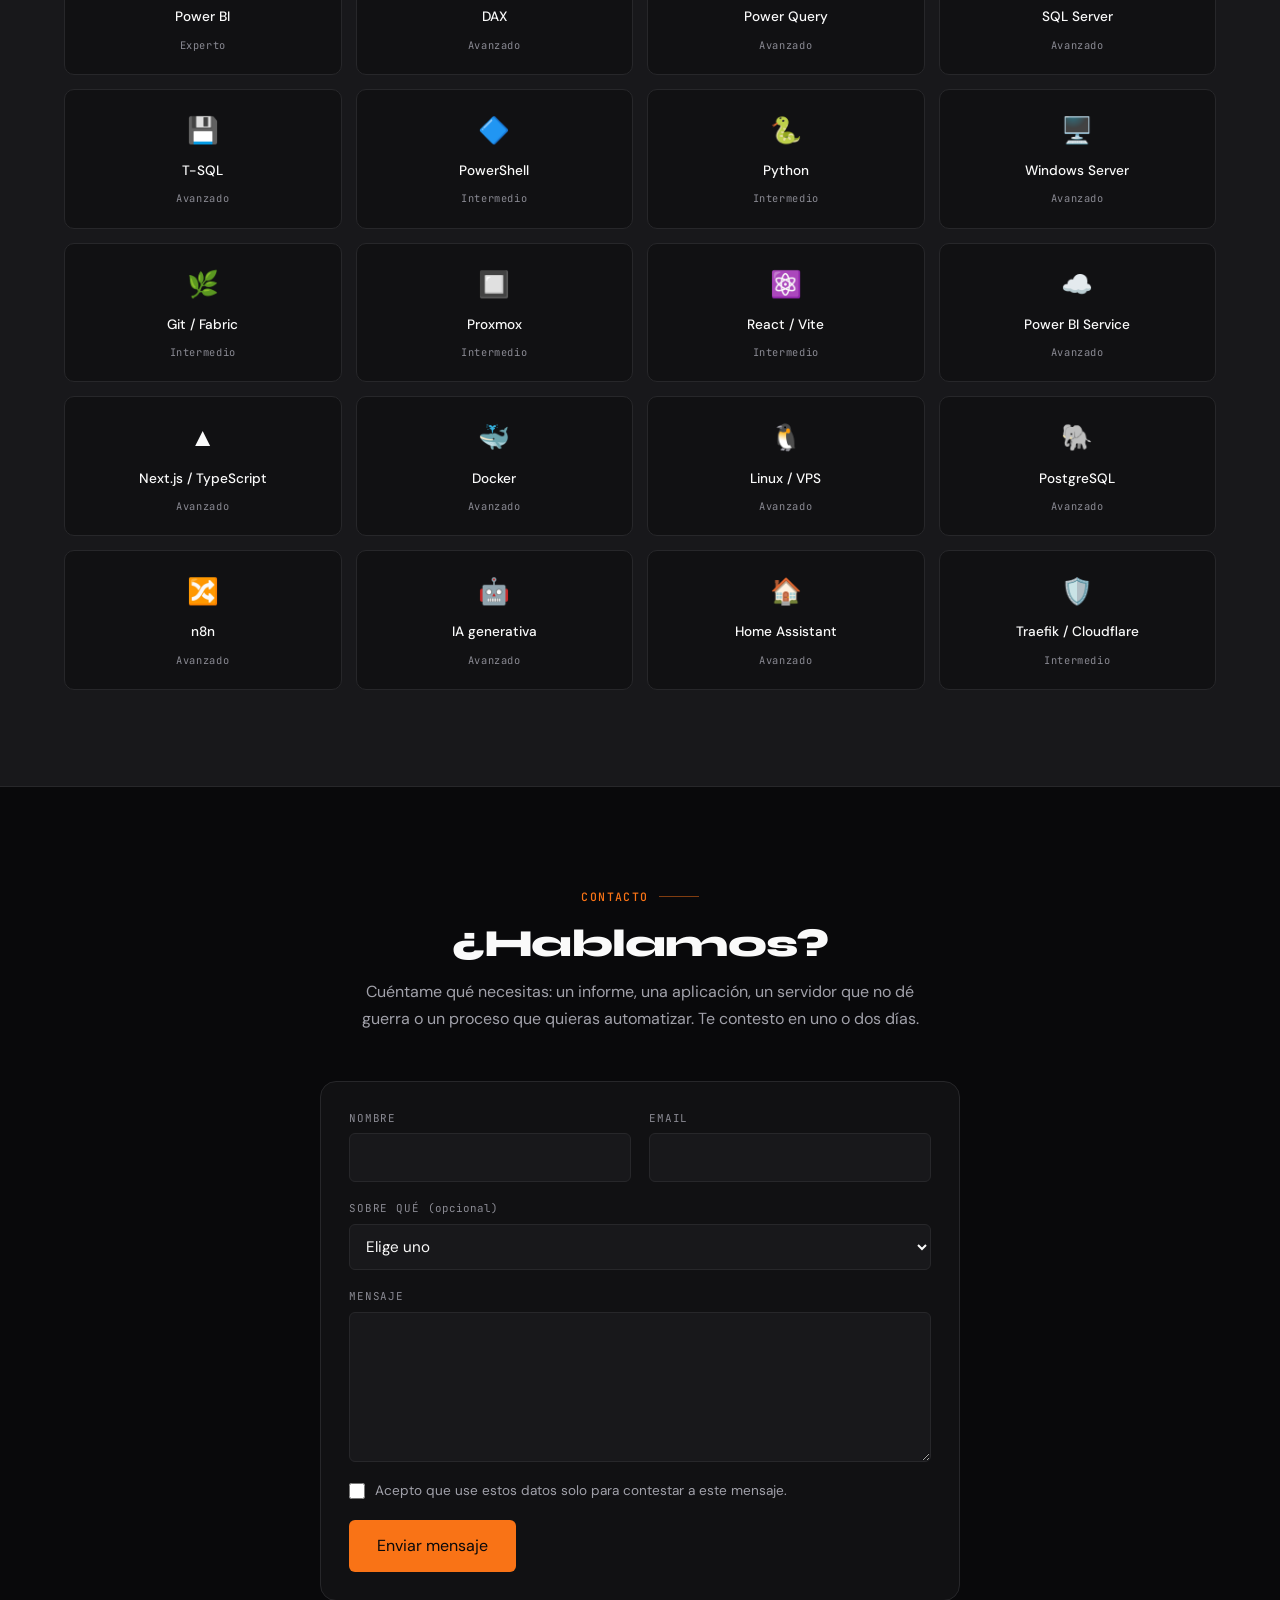
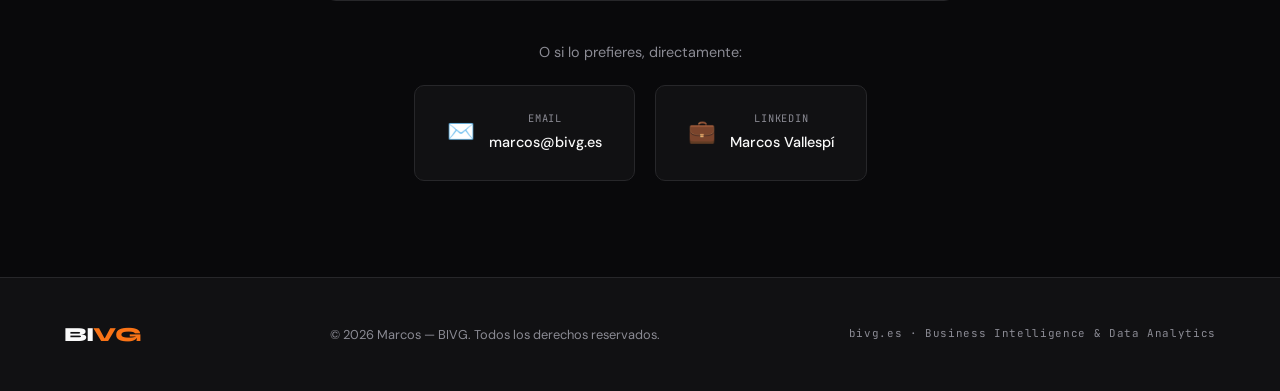
==== commit 6b975263: "Qué puedo aportar y formulario de contacto que funciona Marcos (2026-11-14) quiere que la web diga, " ====
--- a/index.html
+++ b/index.html
@@ -4,7 +4,7 @@
   <meta charset="UTF-8" />
   <meta name="viewport" content="width=device-width, initial-scale=1.0" />
   <title>BIVG — Business Intelligence &amp; Data Analytics</title>
-  <meta name="description" content="Portfolio de Marcos — Especialista en Business Intelligence. Power BI, DAX avanzado, SQL Server, ETL y automatización de procesos. Microsoft Certified PL-300." />
+  <meta name="description" content="Portfolio de Marcos — Especialista en Business Intelligence. Power BI, DAX avanzado, SQL Server y ETL; además aplicaciones a medida, administración de sistemas y automatización con IA. Microsoft Certified PL-300." />
   <link rel="canonical" href="https://bivg.es/" />
   <meta property="og:title" content="BIVG — Business Intelligence Portfolio" />
   <meta property="og:description" content="Datos que cuentan historias. Decisiones que generan valor." />
@@ -37,8 +37,8 @@
     <a href="index.html" class="nav__logo" aria-label="BIVG, ir al inicio">BI<span>VG</span></a>
     <ul class="nav__links">
       <li><a href="#sobre-mi">Sobre mí</a></li>
+      <li><a href="#aportar">Qué aporto</a></li>
       <li><a href="#portfolio">Portfolio</a></li>
-      <li><a href="#proyectos">Proyectos</a></li>
       <li><a href="#stack">Stack</a></li>
       <li><a href="#contacto">Contacto</a></li>
     </ul>
@@ -49,8 +49,8 @@
   </div>
   <div class="nav__mobile" id="mobile-menu" role="navigation" aria-label="Navegación móvil">
     <a href="#sobre-mi">Sobre mí</a>
+    <a href="#aportar">Qué aporto</a>
     <a href="#portfolio">Portfolio</a>
-    <a href="#proyectos">Proyectos</a>
     <a href="#stack">Stack</a>
     <a href="#contacto">Contacto</a>
   </div>
@@ -75,7 +75,7 @@
           Decisiones que<br>generan valor.
         </h1>
         <p class="hero__sub">
-          Especialista en Business Intelligence con dominio end-to-end: desde la ingesta de datos en SQL Server hasta el informe final en Power BI. DAX avanzado, integración de sistemas y automatización de procesos.
+          Especialista en Business Intelligence con dominio end-to-end: desde la ingesta de datos en SQL Server hasta el informe final en Power BI. Y además desarrollo aplicaciones a medida, administro servidores y automatizo procesos con IA.
         </p>
         <div class="hero__actions">
           <a href="#portfolio" class="btn-primary">Ver portfolio</a>
@@ -168,8 +168,93 @@
   </div>
 </section>
 
+<!-- ── QUÉ PUEDO APORTAR ──────────────────────────────────────── -->
+<section class="section section--secondary" id="aportar">
+  <div class="container">
+    <span class="section-label">Más allá del BI</span>
+    <h2 class="section-title">Qué puedo aportar</h2>
+    <p class="section-sub">Los datos son mi base, pero el trabajo no acaba en el informe. Puedo encargarme de la aplicación que los recoge, del servidor donde corre y de la automatización que ahorra horas cada semana.</p>
+
+    <div class="aportar__grid">
+      <article class="aportar-card reveal">
+        <span class="aportar-card__num" aria-hidden="true">01</span>
+        <h3 class="aportar-card__title">Aplicaciones a medida</h3>
+        <p class="aportar-card__desc">Aplicaciones web que se instalan en el móvil como una app: gestión interna, reservas, inventario, paneles para clientes. Con login, roles, copias de seguridad y un diseño cuidado.</p>
+        <div class="tags">
+          <span class="tag">Next.js</span>
+          <span class="tag">TypeScript</span>
+          <span class="tag">PostgreSQL</span>
+          <span class="tag">PWA</span>
+        </div>
+      </article>
+      <article class="aportar-card reveal">
+        <span class="aportar-card__num" aria-hidden="true">02</span>
+        <h3 class="aportar-card__title">Administración de sistemas</h3>
+        <p class="aportar-card__desc">Servidores Linux y Windows, contenedores Docker, dominios, certificados y proxy inverso. Puesta en marcha, mantenimiento, monitorización y avisos cuando algo cae.</p>
+        <div class="tags">
+          <span class="tag">Linux</span>
+          <span class="tag">Docker</span>
+          <span class="tag">Traefik</span>
+          <span class="tag">Windows Server</span>
+        </div>
+      </article>
+      <article class="aportar-card reveal">
+        <span class="aportar-card__num" aria-hidden="true">03</span>
+        <h3 class="aportar-card__title">Automatización e IA</h3>
+        <p class="aportar-card__desc">Flujos que trabajan solos: leer facturas y tickets, clasificar gastos, preparar contenidos, mandar resúmenes. Integración de modelos de IA con revisión humana antes de guardar nada.</p>
+        <div class="tags">
+          <span class="tag">n8n</span>
+          <span class="tag">IA generativa</span>
+          <span class="tag">OCR</span>
+          <span class="tag">APIs REST</span>
+        </div>
+      </article>
+      <article class="aportar-card reveal">
+        <span class="aportar-card__num" aria-hidden="true">04</span>
+        <h3 class="aportar-card__title">Seguridad y copias</h3>
+        <p class="aportar-card__desc">Inicio de sesión único, cortafuegos, acceso remoto por VPN, copias cifradas fuera del servidor y plan de recuperación probado. Que un fallo no sea un desastre.</p>
+        <div class="tags">
+          <span class="tag">SSO</span>
+          <span class="tag">VPN</span>
+          <span class="tag">Backups cifrados</span>
+          <span class="tag">Cloudflare</span>
+        </div>
+      </article>
+      <article class="aportar-card reveal">
+        <span class="aportar-card__num" aria-hidden="true">05</span>
+        <h3 class="aportar-card__title">Integración de datos</h3>
+        <p class="aportar-card__desc">Conectar lo que hoy vive separado: el ERP, el banco, la web, las hojas de Excel. Un único sitio con los datos limpios, listo para informes y para decidir.</p>
+        <div class="tags">
+          <span class="tag">ETL</span>
+          <span class="tag">SQL</span>
+          <span class="tag">Webhooks</span>
+          <span class="tag">Power Query</span>
+        </div>
+      </article>
+      <article class="aportar-card reveal">
+        <span class="aportar-card__num" aria-hidden="true">06</span>
+        <h3 class="aportar-card__title">Domótica y dispositivos</h3>
+        <p class="aportar-card__desc">Sensores, cámaras y climatización conectados en un panel propio, con reglas que ahorran energía y avisos al móvil. Sin depender de la nube de cada fabricante.</p>
+        <div class="tags">
+          <span class="tag">Home Assistant</span>
+          <span class="tag">MQTT</span>
+          <span class="tag">Zigbee</span>
+          <span class="tag">IoT</span>
+        </div>
+      </article>
+    </div>
+
+    <ol class="proceso">
+      <li class="proceso__paso reveal"><span class="proceso__n">1</span><strong>Escucho</strong> qué problema hay y cuánto cuesta hoy.</li>
+      <li class="proceso__paso reveal"><span class="proceso__n">2</span><strong>Propongo</strong> una solución concreta, con plazo y precio cerrados.</li>
+      <li class="proceso__paso reveal"><span class="proceso__n">3</span><strong>Entrego</strong> por partes, para que se pueda usar desde la primera semana.</li>
+      <li class="proceso__paso reveal"><span class="proceso__n">4</span><strong>Mantengo</strong> y documento, para que nada dependa solo de mí.</li>
+    </ol>
+  </div>
+</section>
+
 <!-- ── PORTFOLIO ─────────────────────────────────────────────── -->
-<section class="section section--secondary" id="portfolio">
+<section class="section" id="portfolio">
   <div class="container">
     <span class="section-label">Portfolio</span>
     <h2 class="section-title">Dashboards interactivos</h2>
@@ -386,82 +471,12 @@
   </div>
 </section>
 
-<!-- ── PROYECTOS REALES ──────────────────────────────────────── -->
-<section class="section" id="proyectos">
-  <div class="container">
-    <span class="section-label">Proyectos reales</span>
-    <h2 class="section-title">Sistemas en producción</h2>
-    <p class="section-sub">Además de los informes de muestra, diseño, construyo y mantengo aplicaciones de datos que se usan a diario. Se cuentan sin datos privados.</p>
-
-    <div class="cases__grid">
-      <article class="case-card reveal">
-        <span class="case-card__status">En producción</span>
-        <h3 class="case-card__title">Plataforma de finanzas y compras</h3>
-        <dl class="case-card__body">
-          <dt>Reto</dt>
-          <dd>Gastos de una familia repartidos entre bancos, tickets y suscripciones, sin una vista única.</dd>
-          <dt>Solución</dt>
-          <dd>Aplicación web con importación de extractos bancarios, lectura de tickets con IA (de la foto a productos y precios), seguimiento diario de precios de supermercado y avisos al móvil.</dd>
-          <dt>Operación</dt>
-          <dd>Servidor propio con contenedores, tareas programadas y copias de seguridad cifradas fuera del servidor.</dd>
-        </dl>
-        <div class="tags">
-          <span class="tag">Next.js</span>
-          <span class="tag">TypeScript</span>
-          <span class="tag">PostgreSQL</span>
-          <span class="tag">Docker</span>
-          <span class="tag">IA (Claude API)</span>
-        </div>
-      </article>
-
-      <article class="case-card reveal">
-        <span class="case-card__status">En producción</span>
-        <h3 class="case-card__title">Hogar conectado con analítica</h3>
-        <dl class="case-card__body">
-          <dt>Reto</dt>
-          <dd>Calefacción, aire acondicionado, cámaras y alarmas de varios fabricantes, cada uno con su app.</dd>
-          <dt>Solución</dt>
-          <dd>Plataforma domótica en un servidor de casa: climatización por zonas y franjas horarias, cámaras con detección local, automatizaciones y avisos agrupados.</dd>
-          <dt>Datos</dt>
-          <dd>Histórico de temperaturas y consumo para ajustar la climatización con datos y no a ojo.</dd>
-        </dl>
-        <div class="tags">
-          <span class="tag">Home Assistant</span>
-          <span class="tag">MQTT</span>
-          <span class="tag">n8n</span>
-          <span class="tag">Frigate</span>
-          <span class="tag">Tailscale</span>
-        </div>
-      </article>
-
-      <article class="case-card reveal">
-        <span class="case-card__status">En producción</span>
-        <h3 class="case-card__title">Contenidos con IA para un negocio local</h3>
-        <dl class="case-card__body">
-          <dt>Reto</dt>
-          <dd>Un salón de peluquería con buen trabajo diario y poco tiempo para contarlo en redes.</dd>
-          <dt>Solución</dt>
-          <dd>Aplicación que convierte cada trabajo real en un plan de publicaciones para Instagram, con textos asistidos por IA y aprobación siempre humana.</dd>
-          <dt>Medición</dt>
-          <dd>Resultados de cada publicación desde la API de Instagram (alcance, guardados, seguidores) que alimentan la propuesta de la semana siguiente.</dd>
-        </dl>
-        <div class="tags">
-          <span class="tag">Next.js</span>
-          <span class="tag">Prisma</span>
-          <span class="tag">Instagram API</span>
-          <span class="tag">IA (Claude API)</span>
-        </div>
-      </article>
-    </div>
-  </div>
-</section>
-
 <!-- ── STACK ─────────────────────────────────────────────────── -->
-<section class="section" id="stack">
+<section class="section section--secondary" id="stack">
   <div class="container">
     <span class="section-label">Stack tecnológico</span>
     <h2 class="section-title">Herramientas &amp; tecnologías</h2>
-    <p class="section-sub">Dominio end-to-end del ecosistema Microsoft BI, complementado con Python, infraestructura y control de versiones.</p>
+    <p class="section-sub">Dominio end-to-end del ecosistema Microsoft BI, complementado con desarrollo web, infraestructura, automatización y control de versiones.</p>
 
     <div class="stack__grid">
       <div class="stack-item reveal">
@@ -524,17 +539,101 @@
         <span class="stack-item__name">Power BI Service</span>
         <span class="stack-item__level">Avanzado</span>
       </div>
+      <div class="stack-item reveal">
+        <span class="stack-item__icon" aria-hidden="true">▲</span>
+        <span class="stack-item__name">Next.js / TypeScript</span>
+        <span class="stack-item__level">Avanzado</span>
+      </div>
+      <div class="stack-item reveal">
+        <span class="stack-item__icon" aria-hidden="true">🐳</span>
+        <span class="stack-item__name">Docker</span>
+        <span class="stack-item__level">Avanzado</span>
+      </div>
+      <div class="stack-item reveal">
+        <span class="stack-item__icon" aria-hidden="true">🐧</span>
+        <span class="stack-item__name">Linux / VPS</span>
+        <span class="stack-item__level">Avanzado</span>
+      </div>
+      <div class="stack-item reveal">
+        <span class="stack-item__icon" aria-hidden="true">🐘</span>
+        <span class="stack-item__name">PostgreSQL</span>
+        <span class="stack-item__level">Avanzado</span>
+      </div>
+      <div class="stack-item reveal">
+        <span class="stack-item__icon" aria-hidden="true">🔀</span>
+        <span class="stack-item__name">n8n</span>
+        <span class="stack-item__level">Avanzado</span>
+      </div>
+      <div class="stack-item reveal">
+        <span class="stack-item__icon" aria-hidden="true">🤖</span>
+        <span class="stack-item__name">IA generativa</span>
+        <span class="stack-item__level">Avanzado</span>
+      </div>
+      <div class="stack-item reveal">
+        <span class="stack-item__icon" aria-hidden="true">🏠</span>
+        <span class="stack-item__name">Home Assistant</span>
+        <span class="stack-item__level">Avanzado</span>
+      </div>
+      <div class="stack-item reveal">
+        <span class="stack-item__icon" aria-hidden="true">🛡️</span>
+        <span class="stack-item__name">Traefik / Cloudflare</span>
+        <span class="stack-item__level">Intermedio</span>
+      </div>
     </div>
   </div>
 </section>
 
 <!-- ── CONTACTO ──────────────────────────────────────────────── -->
-<section class="section section--secondary contact" id="contacto">
+<section class="section contact" id="contacto">
   <div class="container">
     <span class="section-label" style="justify-content:center;">Contacto</span>
     <h2 class="section-title">¿Hablamos?</h2>
-    <p class="section-sub" style="margin: 0 auto 0;">Si tienes un proyecto de BI, quieres mejorar tus informes o simplemente quieres charlar sobre datos, escríbeme.</p>
-
+    <p class="section-sub" style="margin: 0 auto 0;">Cuéntame qué necesitas: un informe, una aplicación, un servidor que no dé guerra o un proceso que quieras automatizar. Te contesto en uno o dos días.</p>
+
+    <!-- Lo recibe gastos.bivg.es/api/contacto-web y llega a Marcos por
+         Telegram. Funciona también sin JavaScript (vuelve aquí con ?contacto=ok). -->
+    <form class="form-contacto reveal" id="form-contacto" action="https://gastos.bivg.es/api/contacto-web" method="post" novalidate>
+      <div class="form-contacto__fila">
+        <label class="campo">
+          <span class="campo__etiqueta">Nombre</span>
+          <input type="text" name="nombre" autocomplete="name" required maxlength="100" />
+        </label>
+        <label class="campo">
+          <span class="campo__etiqueta">Email</span>
+          <input type="email" name="email" autocomplete="email" required maxlength="200" />
+        </label>
+      </div>
+      <label class="campo">
+        <span class="campo__etiqueta">Sobre qué <span class="campo__opcional">(opcional)</span></span>
+        <select name="tema">
+          <option value="">Elige uno</option>
+          <option>Informes y Power BI</option>
+          <option>Una aplicación a medida</option>
+          <option>Servidores y sistemas</option>
+          <option>Automatización e IA</option>
+          <option>Otra cosa</option>
+        </select>
+      </label>
+      <label class="campo">
+        <span class="campo__etiqueta">Mensaje</span>
+        <textarea name="mensaje" rows="5" required minlength="10" maxlength="4000"></textarea>
+      </label>
+      <!-- Trampa para bots: una persona no ve ni rellena este campo. -->
+      <div class="campo-trampa" aria-hidden="true">
+        <label>No rellenar <input type="text" name="web" tabindex="-1" autocomplete="off" /></label>
+      </div>
+      <input type="hidden" name="t" value="" />
+      <label class="form-contacto__acepto">
+        <input type="checkbox" name="acepto" value="si" required />
+        <span>Acepto que use estos datos solo para contestar a este mensaje.</span>
+      </label>
+      <div class="form-contacto__pie">
+        <button type="submit" class="btn-primary">Enviar mensaje</button>
+        <p class="form-contacto__estado" role="status" aria-live="polite"></p>
+      </div>
+    </form>
+
+    <p class="contact__o">O si lo prefieres, directamente:</p>
     <div class="contact__grid">
       <a href="mailto:marcos@bivg.es" class="contact-card reveal">
         <span class="contact-card__icon" aria-hidden="true">✉️</span>
--- a/assets/css/main.css
+++ b/assets/css/main.css
@@ -673,6 +673,167 @@
   color: var(--text-primary);
 }
 
+/* ── QUÉ PUEDO APORTAR ───────────────────────────────────────── */
+.aportar__grid {
+  display: grid;
+  grid-template-columns: repeat(3, 1fr);
+  gap: 20px;
+  margin-top: 48px;
+}
+.aportar-card {
+  position: relative;
+  background: var(--bg-card);
+  border: 1px solid var(--border-subtle);
+  border-radius: var(--radius-md);
+  padding: 28px 24px 24px;
+  display: flex;
+  flex-direction: column;
+  transition: border-color var(--transition), box-shadow var(--transition), transform var(--transition);
+}
+.aportar-card:hover {
+  border-color: var(--orange);
+  box-shadow: 0 0 20px #F9731610;
+  transform: translateY(-4px);
+}
+.aportar-card__num {
+  font-family: var(--font-mono);
+  font-size: 0.72rem;
+  letter-spacing: 0.1em;
+  color: var(--orange);
+  margin-bottom: 14px;
+}
+.aportar-card__title {
+  font-family: var(--font-display);
+  font-size: 1.05rem;
+  font-weight: 700;
+  color: var(--text-primary);
+  margin-bottom: 10px;
+}
+.aportar-card__desc {
+  font-size: 0.875rem;
+  color: var(--text-secondary);
+  line-height: 1.65;
+  margin-bottom: 16px;
+  flex: 1;
+}
+.proceso {
+  list-style: none;
+  display: grid;
+  grid-template-columns: repeat(4, 1fr);
+  gap: 14px;
+  margin-top: 40px;
+  padding: 0;
+}
+.proceso__paso {
+  border-top: 2px solid var(--border-subtle);
+  padding-top: 14px;
+  font-size: 0.875rem;
+  color: var(--text-secondary);
+  line-height: 1.6;
+}
+.proceso__paso strong { color: var(--text-primary); font-weight: 500; }
+.proceso__n {
+  display: block;
+  font-family: var(--font-display);
+  font-size: 1.4rem;
+  font-weight: 800;
+  color: var(--orange);
+  margin-bottom: 4px;
+}
+
+/* ── FORMULARIO DE CONTACTO ──────────────────────────────────── */
+.form-contacto {
+  max-width: 640px;
+  margin: 48px auto 0;
+  text-align: left;
+  background: var(--bg-card);
+  border: 1px solid var(--border-subtle);
+  border-radius: var(--radius-lg);
+  padding: 28px;
+  display: flex;
+  flex-direction: column;
+  gap: 18px;
+}
+.form-contacto__fila {
+  display: grid;
+  grid-template-columns: 1fr 1fr;
+  gap: 18px;
+}
+.campo { display: flex; flex-direction: column; gap: 6px; }
+.campo__etiqueta {
+  font-family: var(--font-mono);
+  font-size: 0.68rem;
+  letter-spacing: 0.08em;
+  text-transform: uppercase;
+  color: var(--text-muted);
+}
+.campo__opcional { text-transform: none; letter-spacing: 0; }
+.campo input,
+.campo select,
+.campo textarea {
+  font: inherit;
+  font-size: 0.95rem;
+  color: var(--text-primary);
+  background: var(--bg-secondary);
+  border: 1px solid var(--border-subtle);
+  border-radius: var(--radius-sm);
+  padding: 11px 12px;
+  width: 100%;
+  transition: border-color var(--transition), box-shadow var(--transition);
+}
+.campo textarea { resize: vertical; min-height: 120px; }
+.campo input:focus,
+.campo select:focus,
+.campo textarea:focus {
+  outline: none;
+  border-color: var(--orange);
+  box-shadow: 0 0 0 3px var(--orange-glow2);
+}
+.campo [aria-invalid="true"] { border-color: var(--red); }
+.campo-trampa {
+  position: absolute;
+  left: -9999px;
+  width: 1px;
+  height: 1px;
+  overflow: hidden;
+}
+.form-contacto__acepto {
+  display: flex;
+  gap: 10px;
+  align-items: flex-start;
+  font-size: 0.85rem;
+  color: var(--text-secondary);
+}
+.form-contacto__acepto input { margin-top: 3px; accent-color: var(--orange); width: 16px; height: 16px; flex: none; }
+.form-contacto__pie {
+  display: flex;
+  align-items: center;
+  gap: 16px;
+  flex-wrap: wrap;
+}
+.form-contacto__pie .btn-primary { border: none; cursor: pointer; font: inherit; }
+.form-contacto__pie .btn-primary[disabled] { opacity: .6; cursor: progress; }
+.form-contacto__estado { font-size: 0.9rem; color: var(--text-secondary); margin: 0; }
+.form-contacto__estado.ok { color: var(--green); }
+.form-contacto__estado.error { color: var(--red); }
+.contact__o {
+  margin-top: 40px;
+  font-size: 0.9rem;
+  color: var(--text-muted);
+}
+.contact__o + .contact__grid { margin-top: 20px; }
+
+@media (max-width: 1024px) {
+  .aportar__grid { grid-template-columns: repeat(2, 1fr); }
+  .proceso { grid-template-columns: repeat(2, 1fr); }
+}
+@media (max-width: 768px) {
+  .aportar__grid,
+  .proceso,
+  .form-contacto__fila { grid-template-columns: 1fr; }
+  .form-contacto { padding: 20px; }
+}
+
 /* ── FOOTER ──────────────────────────────────────────────────── */
 .footer {
   background: var(--bg-card);
@@ -1071,70 +1232,8 @@
 }
 
 /* ── RESPONSIVE ──────────────────────────────────────────────── */
-/* ── PROYECTOS REALES ────────────────────────────────────────── */
-.cases__grid {
-  display: grid;
-  grid-template-columns: repeat(3, 1fr);
-  gap: 20px;
-  margin-top: 48px;
-}
-.case-card {
-  display: flex;
-  flex-direction: column;
-  background: var(--bg-card);
-  border: 1px solid var(--border-subtle);
-  border-radius: var(--radius-md);
-  padding: 28px;
-  transition: border-color var(--transition), box-shadow var(--transition), transform var(--transition);
-}
-.case-card:hover {
-  border-color: var(--orange);
-  box-shadow: 0 0 20px #F9731610;
-  transform: translateY(-4px);
-}
-.case-card__status {
-  align-self: flex-start;
-  font-family: var(--font-mono);
-  font-size: 0.68rem;
-  letter-spacing: 0.06em;
-  text-transform: uppercase;
-  color: var(--green);
-  margin-bottom: 14px;
-}
-.case-card__status::before {
-  content: '';
-  display: inline-block;
-  width: 7px; height: 7px;
-  border-radius: 50%;
-  background: var(--green);
-  margin-right: 7px;
-  vertical-align: middle;
-}
-.case-card__title {
-  font-family: var(--font-display);
-  font-size: 1.05rem;
-  font-weight: 700;
-  color: var(--text-primary);
-  margin-bottom: 16px;
-}
-.case-card__body { flex: 1; margin-bottom: 18px; }
-.case-card__body dt {
-  font-family: var(--font-mono);
-  font-size: 0.7rem;
-  color: var(--orange-light);
-  letter-spacing: 0.04em;
-  margin-bottom: 4px;
-}
-.case-card__body dd {
-  font-size: 0.875rem;
-  color: var(--text-secondary);
-  line-height: 1.6;
-  margin-bottom: 14px;
-}
-
 @media (max-width: 1024px) {
   .stack__grid { grid-template-columns: repeat(3, 1fr); }
-  .cases__grid { grid-template-columns: 1fr; }
   .kpi-row--4 { grid-template-columns: repeat(2, 1fr); }
   .kpi-row--5 { grid-template-columns: repeat(3, 1fr); }
 }
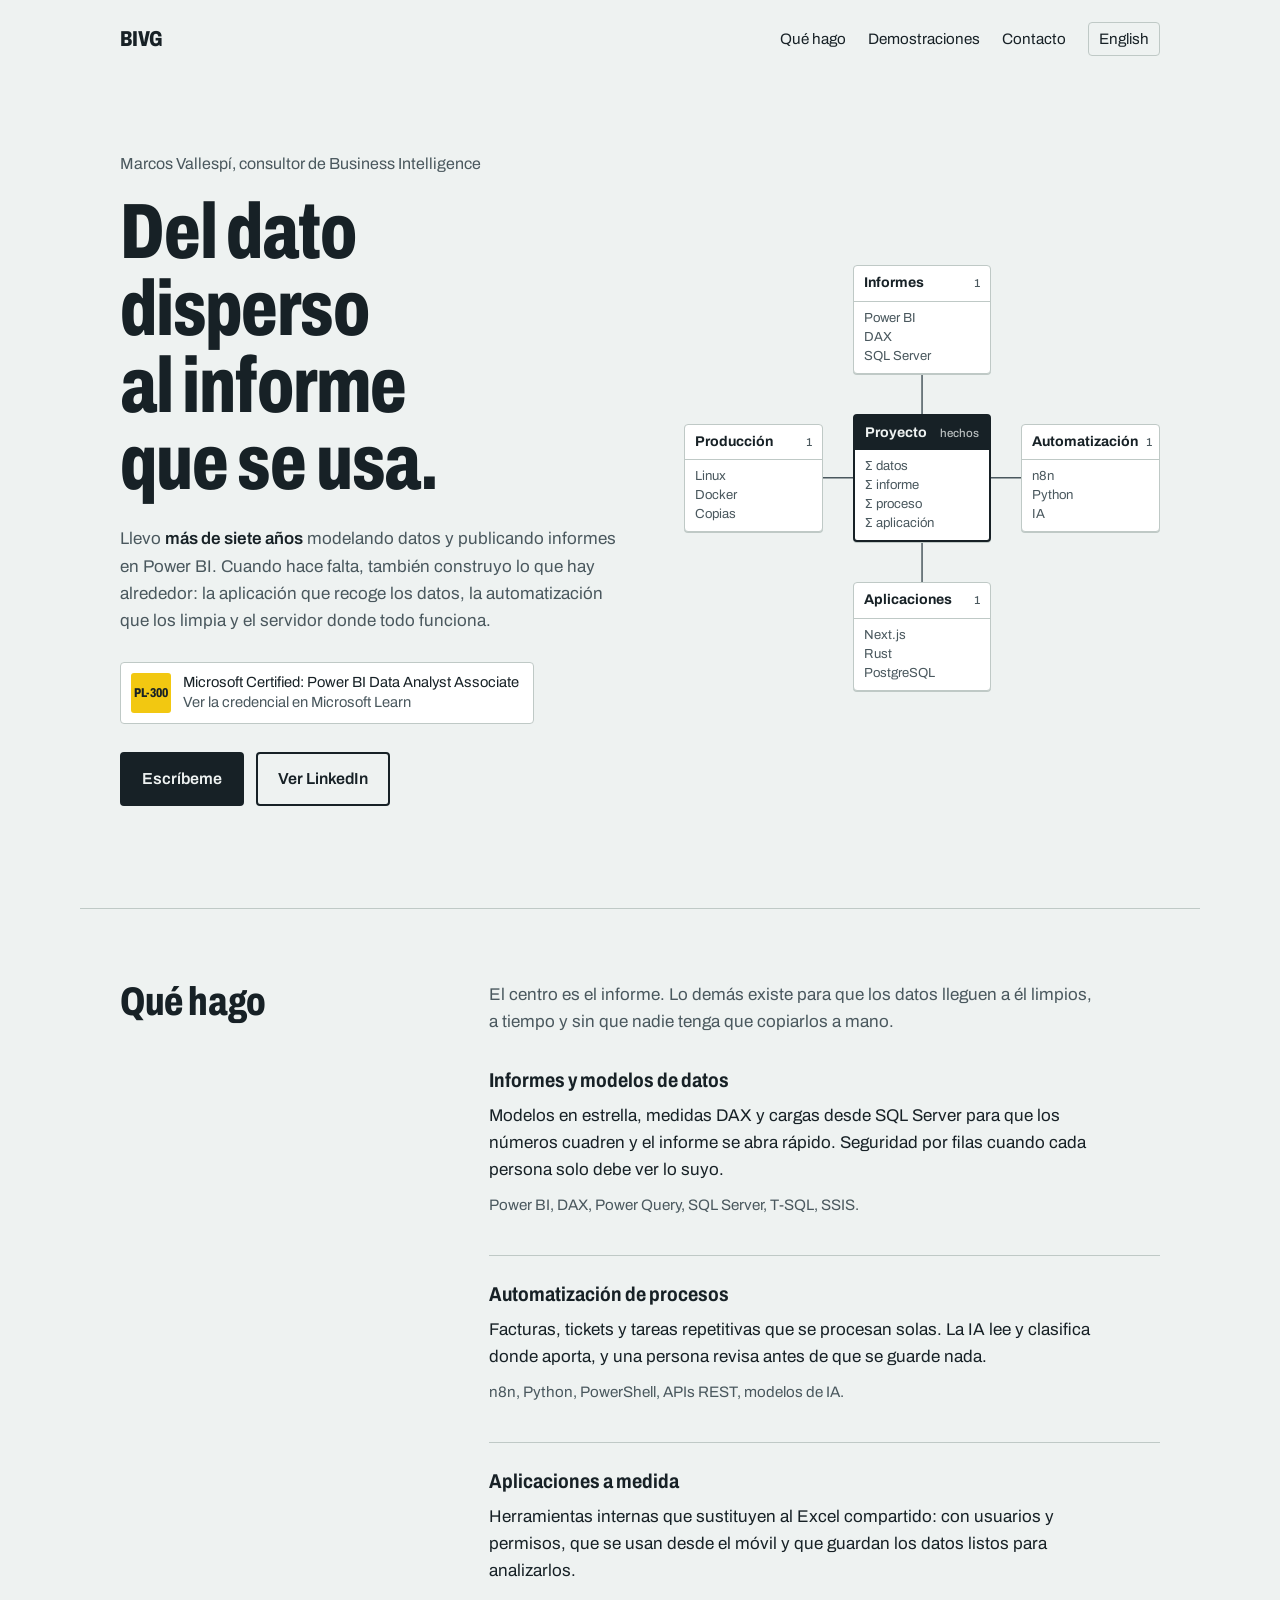
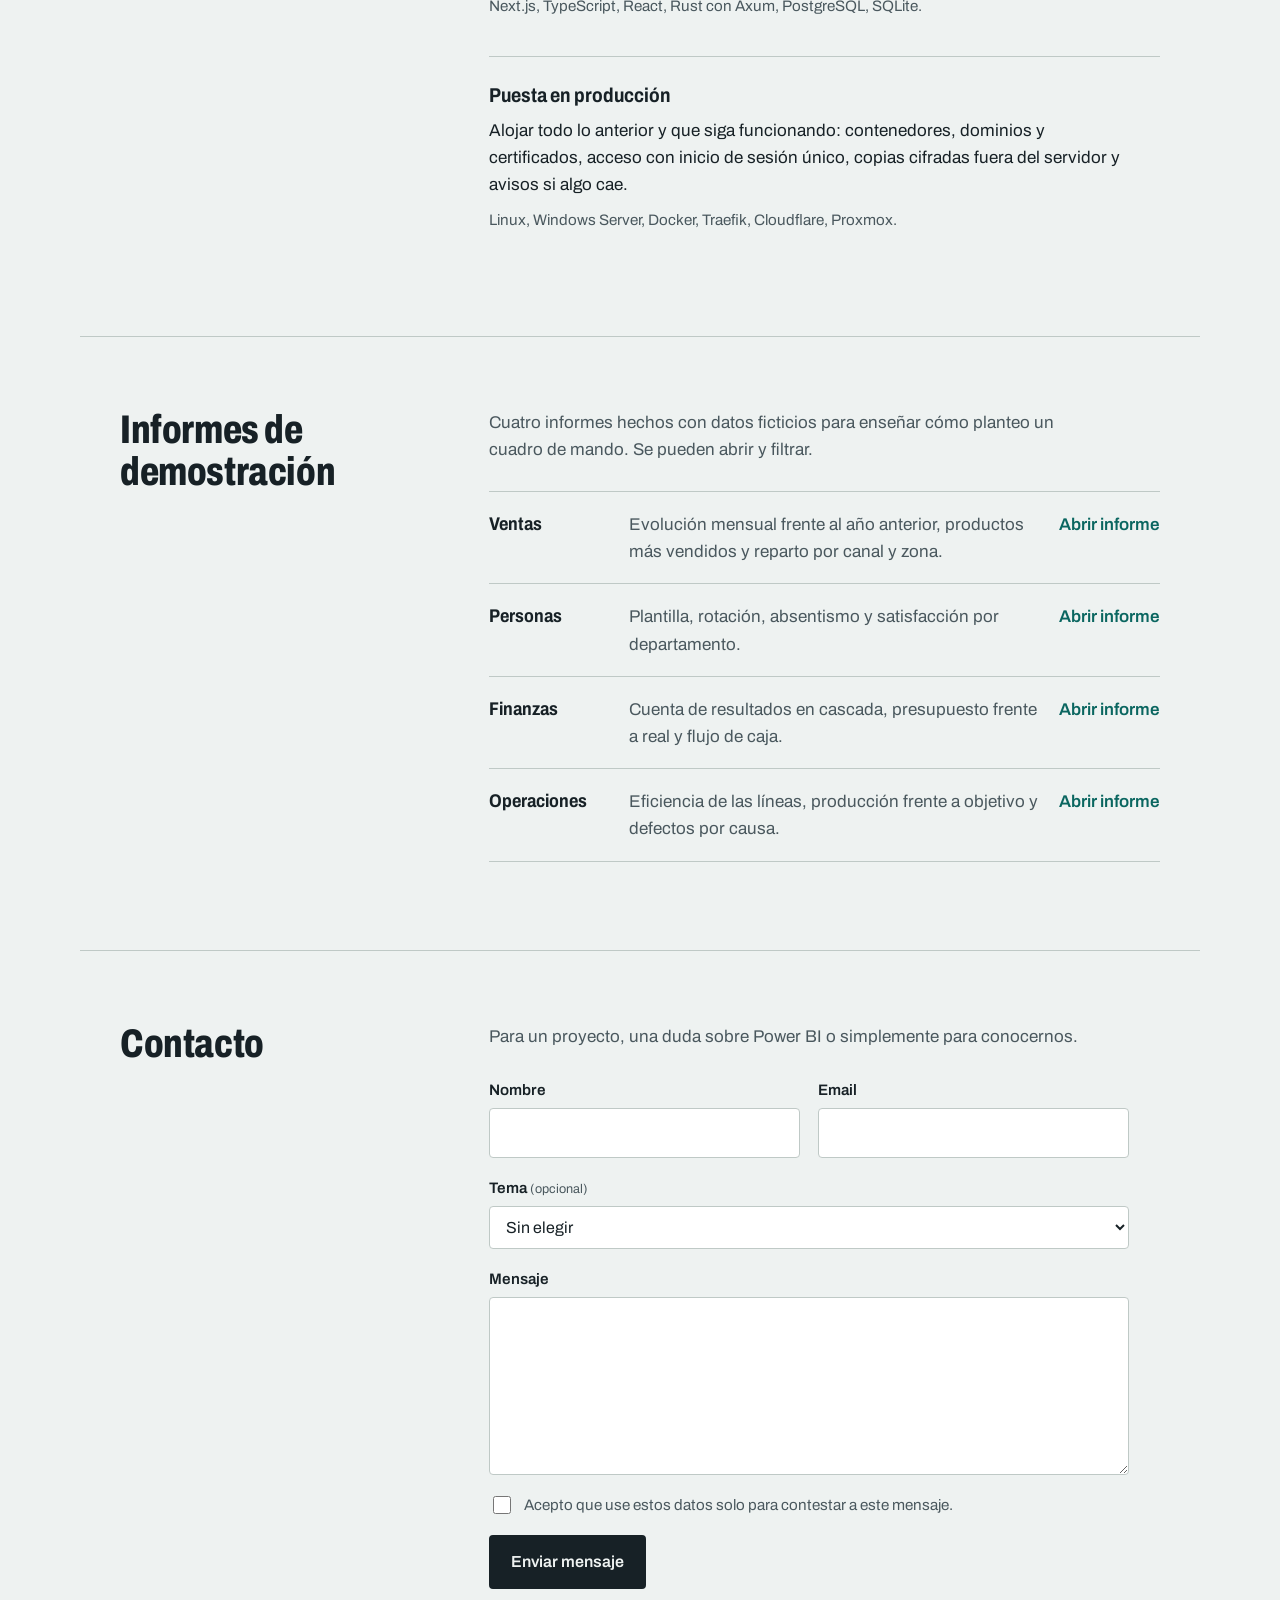
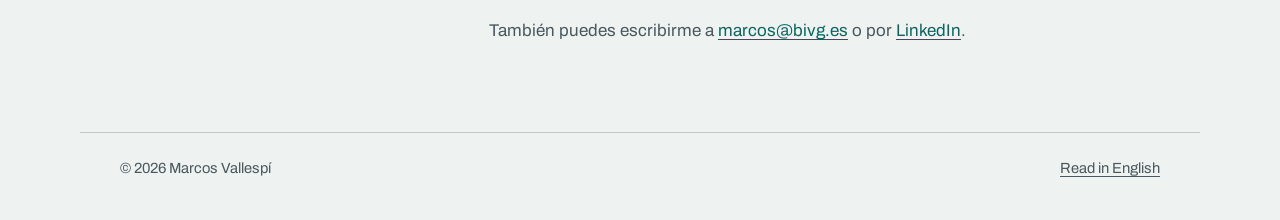
==== commit e34e24cf: "Portada nueva en castellano e inglés Marcos (2026-11-14): darse a conocer, profesional y sin datos i" ====
--- a/index.html
+++ b/index.html
@@ -3,669 +3,185 @@
 <head>
   <meta charset="UTF-8" />
   <meta name="viewport" content="width=device-width, initial-scale=1.0" />
-  <title>BIVG — Business Intelligence &amp; Data Analytics</title>
-  <meta name="description" content="Portfolio de Marcos — Especialista en Business Intelligence. Power BI, DAX avanzado, SQL Server y ETL; además aplicaciones a medida, administración de sistemas y automatización con IA. Microsoft Certified PL-300." />
+  <title>Marcos Vallespí, consultor de Business Intelligence</title>
+  <meta name="description" content="Consultor de Business Intelligence certificado en Power BI (PL-300), con más de siete años de experiencia. También automatizo procesos y hago aplicaciones a medida." />
   <link rel="canonical" href="https://bivg.es/" />
-  <meta property="og:title" content="BIVG — Business Intelligence Portfolio" />
-  <meta property="og:description" content="Datos que cuentan historias. Decisiones que generan valor." />
+  <link rel="alternate" hreflang="es" href="https://bivg.es/" />
+  <link rel="alternate" hreflang="en" href="https://bivg.es/en/" />
+  <link rel="alternate" hreflang="x-default" href="https://bivg.es/" />
+  <meta property="og:title" content="Marcos Vallespí, consultor de Business Intelligence" />
+  <meta property="og:description" content="Del dato disperso al informe que se usa." />
   <meta property="og:url" content="https://bivg.es/" />
   <meta property="og:type" content="website" />
   <meta property="og:site_name" content="BIVG" />
   <meta property="og:locale" content="es_ES" />
+  <meta property="og:locale:alternate" content="en_GB" />
   <meta property="og:image" content="https://bivg.es/assets/img/og-card.png" />
   <meta property="og:image:width" content="1200" />
   <meta property="og:image:height" content="630" />
-  <meta property="og:image:alt" content="BIVG — Business Intelligence &amp; Data Analytics" />
   <meta name="twitter:card" content="summary_large_image" />
-  <meta name="twitter:title" content="BIVG — Business Intelligence Portfolio" />
-  <meta name="twitter:description" content="Datos que cuentan historias. Decisiones que generan valor." />
-  <meta name="twitter:image" content="https://bivg.es/assets/img/og-card.png" />
-  <meta name="twitter:image:alt" content="BIVG — Business Intelligence &amp; Data Analytics" />
-  <meta name="theme-color" content="#09090B" />
-  <link rel="icon" href="data:image/svg+xml,%3Csvg xmlns='http://www.w3.org/2000/svg' viewBox='0 0 100 100'%3E%3Crect width='100' height='100' rx='22' fill='%23F97316'/%3E%3Ctext x='50' y='70' font-size='52' font-weight='800' text-anchor='middle' font-family='Arial, sans-serif' fill='%2309090B'%3EBI%3C/text%3E%3C/svg%3E" />
+  <meta name="theme-color" content="#EEF2F1" media="(prefers-color-scheme: light)" />
+  <meta name="theme-color" content="#172126" media="(prefers-color-scheme: dark)" />
+  <link rel="icon" href="data:image/svg+xml,%3Csvg xmlns='http://www.w3.org/2000/svg' viewBox='0 0 100 100'%3E%3Crect width='100' height='100' rx='10' fill='%23172126'/%3E%3Crect x='16' y='60' width='14' height='24' fill='%23F2C811'/%3E%3Crect x='36' y='42' width='14' height='42' fill='%23F2C811'/%3E%3Crect x='56' y='28' width='14' height='56' fill='%23F2C811'/%3E%3Crect x='76' y='16' width='8' height='68' fill='%23EEF2F1'/%3E%3C/svg%3E" />
   <link rel="preconnect" href="https://fonts.googleapis.com" />
   <link rel="preconnect" href="https://fonts.gstatic.com" crossorigin />
-  <link href="https://fonts.googleapis.com/css2?family=Syne:wght@700;800&family=DM+Sans:wght@300;400;500&family=JetBrains+Mono:wght@400;500&display=swap" rel="stylesheet" />
-  <link rel="stylesheet" href="assets/css/main.css" />
+  <link href="https://fonts.googleapis.com/css2?family=Archivo:wdth,wght@62..125,400..800&display=swap" rel="stylesheet" />
+  <link rel="stylesheet" href="assets/css/inicio.css" />
+  <script type="application/ld+json">
+  {"@context":"https://schema.org","@type":"Person","name":"Marcos Vallespí","url":"https://bivg.es/","jobTitle":"Consultor de Business Intelligence","sameAs":["https://es.linkedin.com/in/marcos-vallespi"],"hasCredential":{"@type":"EducationalOccupationalCredential","name":"Microsoft Certified: Power BI Data Analyst Associate (PL-300)"}}
+  </script>
 </head>
 <body>
-<a class="skip-link" href="#main-content">Saltar al contenido</a>
+<a class="saltar" href="#contenido">Saltar al contenido</a>
 
-<!-- ── NAV ─────────────────────────────────────────────────── -->
-<nav class="nav" id="main-nav" aria-label="Navegación principal">
-  <div class="nav__inner">
-    <a href="index.html" class="nav__logo" aria-label="BIVG, ir al inicio">BI<span>VG</span></a>
-    <ul class="nav__links">
-      <li><a href="#sobre-mi">Sobre mí</a></li>
-      <li><a href="#aportar">Qué aporto</a></li>
-      <li><a href="#portfolio">Portfolio</a></li>
-      <li><a href="#stack">Stack</a></li>
-      <li><a href="#contacto">Contacto</a></li>
-    </ul>
-    <a href="#contacto" class="nav__cta">Contactar</a>
-    <button class="nav__burger" type="button" aria-label="Abrir menú" aria-controls="mobile-menu" aria-expanded="false">
-      <span></span><span></span><span></span>
-    </button>
-  </div>
-  <div class="nav__mobile" id="mobile-menu" role="navigation" aria-label="Navegación móvil">
-    <a href="#sobre-mi">Sobre mí</a>
-    <a href="#aportar">Qué aporto</a>
-    <a href="#portfolio">Portfolio</a>
-    <a href="#stack">Stack</a>
+<header class="envoltura cabecera">
+  <a class="marca" href="./">BIVG</a>
+  <nav aria-label="Principal">
+    <a class="secundario" href="#que-hago">Qué hago</a>
+    <a class="secundario" href="#demostraciones">Demostraciones</a>
     <a href="#contacto">Contacto</a>
-  </div>
-</nav>
+    <a class="idioma" href="en/" hreflang="en" lang="en">English</a>
+  </nav>
+</header>
 
-<main id="main-content" tabindex="-1">
+<main id="contenido">
 
-<!-- ── HERO ─────────────────────────────────────────────────── -->
-<section class="hero">
-  <div class="hero__grid-bg"></div>
-  <div class="hero__glow"></div>
-  <div class="container">
-    <div class="hero__inner">
-      <div class="hero__content">
-        <div class="hero__badge">
-          <span class="hero__badge-dot" aria-hidden="true"></span>
-          Microsoft Certified &middot; PL-300 &middot; Power BI Data Analyst
-        </div>
-        <h1 class="hero__h1">
-          Datos que cuentan<br>
-          <span class="gradient">historias.</span><br>
-          Decisiones que<br>generan valor.
-        </h1>
-        <p class="hero__sub">
-          Especialista en Business Intelligence con dominio end-to-end: desde la ingesta de datos en SQL Server hasta el informe final en Power BI. Y además desarrollo aplicaciones a medida, administro servidores y automatizo procesos con IA.
-        </p>
-        <div class="hero__actions">
-          <a href="#portfolio" class="btn-primary">Ver portfolio</a>
-          <a href="#contacto" class="btn-secondary">Contactar</a>
-        </div>
-      </div>
-      <div class="hero__stats">
-        <div class="hero__stat reveal-right">
-          <span class="hero__stat-value">6+</span>
-          <span class="hero__stat-label">Años de experiencia</span>
-        </div>
-        <div class="hero__stat reveal-right" style="transition-delay:.1s">
-          <span class="hero__stat-value">50+</span>
-          <span class="hero__stat-label">Informes publicados</span>
-        </div>
-        <div class="hero__stat reveal-right" style="transition-delay:.2s">
-          <span class="hero__stat-value">PL-300</span>
-          <span class="hero__stat-label">Certificación Microsoft</span>
-        </div>
+  <section class="envoltura portada" aria-labelledby="titular">
+    <div>
+      <p class="portada__quien">Marcos Vallespí, consultor de Business Intelligence</p>
+      <h1 id="titular">Del dato disperso al informe que se usa.</h1>
+      <p class="portada__texto">
+        Llevo <strong>más de siete años</strong> modelando datos y publicando informes en Power BI.
+        Cuando hace falta, también construyo lo que hay alrededor: la aplicación que recoge los datos,
+        la automatización que los limpia y el servidor donde todo funciona.
+      </p>
+      <a class="credencial" href="https://learn.microsoft.com/api/credentials/share/es-es/Marcos-6363/B257FB48FBDECB53?sharingId=D86A6103BB93D4D9" target="_blank" rel="noopener">
+        <span class="credencial__sello" aria-hidden="true">PL-300</span>
+        <span>Microsoft Certified: Power BI Data Analyst Associate <span>Ver la credencial en Microsoft Learn</span></span>
+      </a>
+      <div class="acciones">
+        <a class="boton boton--lleno" href="#contacto">Escríbeme</a>
+        <a class="boton boton--vacio" href="https://es.linkedin.com/in/marcos-vallespi" target="_blank" rel="noopener">Ver LinkedIn</a>
       </div>
     </div>
-  </div>
-</section>
 
-<!-- ── CERT BANNER ──────────────────────────────────────────── -->
-<div class="container" style="padding-bottom: 64px; position:relative; z-index:1;">
-  <div class="cert-banner reveal">
-    <span class="cert-banner__icon" aria-hidden="true">🏆</span>
-    <div class="cert-banner__body">
-      <div class="cert-banner__title">Microsoft Certified: Power BI Data Analyst Associate</div>
-      <div class="cert-banner__desc">Certificación oficial de Microsoft que acredita competencia avanzada en modelado de datos, DAX, Power Query y publicación en Power BI Service.</div>
+    <figure class="modelo" aria-label="Lo que hago, dibujado como un modelo en estrella de Power BI. Cada tabla lleva a su apartado.">
+      <svg class="modelo__lineas" aria-hidden="true" focusable="false">
+        <line data-a="arr" pathLength="100" />
+        <line data-a="der" pathLength="100" />
+        <line data-a="aba" pathLength="100" />
+        <line data-a="izq" pathLength="100" />
+      </svg>
+      <div class="tabla tabla--hechos" aria-hidden="true">
+        <div class="tabla__nombre">Proyecto <small>hechos</small></div>
+        <ul><li>datos</li><li>informe</li><li>proceso</li><li>aplicación</li></ul>
+      </div>
+      <a class="tabla" data-dim="arr" href="#informes">
+        <span class="tabla__nombre">Informes <small>1</small></span>
+        <ul><li>Power BI</li><li>DAX</li><li>SQL Server</li></ul>
+      </a>
+      <a class="tabla" data-dim="der" href="#automatizacion">
+        <span class="tabla__nombre">Automatización <small>1</small></span>
+        <ul><li>n8n</li><li>Python</li><li>IA</li></ul>
+      </a>
+      <a class="tabla" data-dim="aba" href="#aplicaciones">
+        <span class="tabla__nombre">Aplicaciones <small>1</small></span>
+        <ul><li>Next.js</li><li>Rust</li><li>PostgreSQL</li></ul>
+      </a>
+      <a class="tabla" data-dim="izq" href="#produccion">
+        <span class="tabla__nombre">Producción <small>1</small></span>
+        <ul><li>Linux</li><li>Docker</li><li>Copias</li></ul>
+      </a>
+    </figure>
+  </section>
+
+  <section class="envoltura seccion" id="que-hago" aria-labelledby="t-que-hago">
+    <h2 id="t-que-hago">Qué hago</h2>
+    <div>
+      <p class="seccion__intro">El centro es el informe. Lo demás existe para que los datos lleguen a él limpios, a tiempo y sin que nadie tenga que copiarlos a mano.</p>
+      <dl class="areas">
+        <div class="area" id="informes">
+          <dt>Informes y modelos de datos</dt>
+          <dd>Modelos en estrella, medidas DAX y cargas desde SQL Server para que los números cuadren y el informe se abra rápido. Seguridad por filas cuando cada persona solo debe ver lo suyo.
+            <p class="herramientas">Power BI, DAX, Power Query, SQL Server, T-SQL, SSIS.</p></dd>
+        </div>
+        <div class="area" id="automatizacion">
+          <dt>Automatización de procesos</dt>
+          <dd>Facturas, tickets y tareas repetitivas que se procesan solas. La IA lee y clasifica donde aporta, y una persona revisa antes de que se guarde nada.
+            <p class="herramientas">n8n, Python, PowerShell, APIs REST, modelos de IA.</p></dd>
+        </div>
+        <div class="area" id="aplicaciones">
+          <dt>Aplicaciones a medida</dt>
+          <dd>Herramientas internas que sustituyen al Excel compartido: con usuarios y permisos, que se usan desde el móvil y que guardan los datos listos para analizarlos.
+            <p class="herramientas">Next.js, TypeScript, React, Rust con Axum, PostgreSQL, SQLite.</p></dd>
+        </div>
+        <div class="area" id="produccion">
+          <dt>Puesta en producción</dt>
+          <dd>Alojar todo lo anterior y que siga funcionando: contenedores, dominios y certificados, acceso con inicio de sesión único, copias cifradas fuera del servidor y avisos si algo cae.
+            <p class="herramientas">Linux, Windows Server, Docker, Traefik, Cloudflare, Proxmox.</p></dd>
+        </div>
+      </dl>
     </div>
-    <a class="cert-badge" href="https://learn.microsoft.com/api/credentials/share/es-es/Marcos-6363/B257FB48FBDECB53?sharingId=D86A6103BB93D4D9" target="_blank" rel="noopener" aria-label="Ver la credencial PL-300 verificada en Microsoft Learn (se abre en una pestaña nueva)" title="Ver mi credencial verificada en Microsoft Learn">PL-300 ↗</a>
-  </div>
-</div>
+  </section>
 
-<!-- ── SOBRE MI ──────────────────────────────────────────────── -->
-<section class="section" id="sobre-mi">
-  <div class="container">
-    <span class="section-label">Sobre mí</span>
-    <h2 class="section-title">BI Developer &amp; Data Engineer</h2>
-    <p class="section-sub">Transformo datos complejos en decisiones claras. Trabajo en todo el pipeline: modelado, ETL, automatización e informes ejecutivos.</p>
+  <section class="envoltura seccion" id="demostraciones" aria-labelledby="t-demos">
+    <h2 id="t-demos">Informes de demostración</h2>
+    <div>
+      <p class="seccion__intro">Cuatro informes hechos con datos ficticios para enseñar cómo planteo un cuadro de mando. Se pueden abrir y filtrar.</p>
+      <ul class="demos">
+        <li class="demo"><a href="ventas.html"><strong>Ventas</strong><span>Evolución mensual frente al año anterior, productos más vendidos y reparto por canal y zona.</span><em>Abrir informe</em></a></li>
+        <li class="demo"><a href="rrhh.html"><strong>Personas</strong><span>Plantilla, rotación, absentismo y satisfacción por departamento.</span><em>Abrir informe</em></a></li>
+        <li class="demo"><a href="financiero.html"><strong>Finanzas</strong><span>Cuenta de resultados en cascada, presupuesto frente a real y flujo de caja.</span><em>Abrir informe</em></a></li>
+        <li class="demo"><a href="operaciones.html"><strong>Operaciones</strong><span>Eficiencia de las líneas, producción frente a objetivo y defectos por causa.</span><em>Abrir informe</em></a></li>
+      </ul>
+    </div>
+  </section>
 
-    <div class="about__grid">
-      <div class="about-card reveal">
-        <span class="about-card__icon" aria-hidden="true">📊</span>
-        <h3 class="about-card__title">Power BI &amp; DAX Avanzado</h3>
-        <p class="about-card__desc">Modelos de datos estrella/copo de nieve, medidas DAX de alta complejidad, Row-Level Security y optimización de rendimiento.</p>
-        <div class="tags">
-          <span class="tag">DAX</span>
-          <span class="tag">Power Query</span>
-          <span class="tag">Dataflows</span>
-          <span class="tag">Incremental Refresh</span>
+  <section class="envoltura seccion" id="contacto" aria-labelledby="t-contacto">
+    <h2 id="t-contacto">Contacto</h2>
+    <div>
+      <p class="seccion__intro">Para un proyecto, una duda sobre Power BI o simplemente para conocernos.</p>
+      <!-- Lo recibe gastos.bivg.es/api/contacto-web y llega a Marcos por
+           Telegram. Funciona también sin JavaScript (vuelve con ?contacto=ok). -->
+      <form class="formulario" id="formulario" action="https://gastos.bivg.es/api/contacto-web" method="post" novalidate>
+        <div class="formulario__fila">
+          <label class="campo"><span>Nombre</span>
+            <input type="text" name="nombre" autocomplete="name" required maxlength="100" /></label>
+          <label class="campo"><span>Email</span>
+            <input type="email" name="email" autocomplete="email" required maxlength="200" /></label>
         </div>
-      </div>
-      <div class="about-card reveal">
-        <span class="about-card__icon" aria-hidden="true">🗄️</span>
-        <h3 class="about-card__title">SQL Server &amp; Administración</h3>
-        <p class="about-card__desc">Diseño y administración de bases de datos relacionales, stored procedures, índices, jobs de mantenimiento y migraciones.</p>
-        <div class="tags">
-          <span class="tag">SQL Server 2019</span>
-          <span class="tag">T-SQL</span>
-          <span class="tag">SSIS</span>
-          <span class="tag">PowerShell</span>
+        <label class="campo"><span>Tema <small>(opcional)</small></span>
+          <select name="tema">
+            <option value="">Sin elegir</option>
+            <option>Informes y Power BI</option>
+            <option>Automatización</option>
+            <option>Una aplicación</option>
+            <option>Servidores y sistemas</option>
+            <option>Otra cosa</option>
+          </select></label>
+        <label class="campo"><span>Mensaje</span>
+          <textarea name="mensaje" rows="6" required minlength="10" maxlength="4000"></textarea></label>
+        <div class="trampa" aria-hidden="true"><label>No rellenar <input type="text" name="web" tabindex="-1" autocomplete="off" /></label></div>
+        <input type="hidden" name="t" value="" />
+        <input type="hidden" name="idioma" value="es" />
+        <label class="acepto"><input type="checkbox" name="acepto" value="si" required />
+          <span>Acepto que use estos datos solo para contestar a este mensaje.</span></label>
+        <div class="formulario__pie">
+          <button type="submit" class="boton boton--lleno">Enviar mensaje</button>
+          <p class="estado" role="status" aria-live="polite"></p>
         </div>
-      </div>
-      <div class="about-card reveal">
-        <span class="about-card__icon" aria-hidden="true">🔗</span>
-        <h3 class="about-card__title">Integración de Datos</h3>
-        <p class="about-card__desc">Pipelines ETL/ELT robustos, conexión a APIs REST, transformación de ficheros Excel/CSV y gestión de infraestructura virtualizada.</p>
-        <div class="tags">
-          <span class="tag">ETL</span>
-          <span class="tag">REST APIs</span>
-          <span class="tag">Excel/CSV</span>
-          <span class="tag">Proxmox</span>
-        </div>
-      </div>
-      <div class="about-card reveal">
-        <span class="about-card__icon" aria-hidden="true">⚙️</span>
-        <h3 class="about-card__title">Automatización &amp; DevOps BI</h3>
-        <p class="about-card__desc">Control de versiones de informes Power BI, despliegue en pipelines de Fabric, gestión de workspaces y API REST de Power BI.</p>
-        <div class="tags">
-          <span class="tag">Git</span>
-          <span class="tag">Fabric</span>
-          <span class="tag">Power BI Service</span>
-          <span class="tag">REST API</span>
-        </div>
-      </div>
+      </form>
+      <p class="directo">También puedes escribirme a <a href="mailto:marcos@bivg.es">marcos@bivg.es</a> o por <a href="https://es.linkedin.com/in/marcos-vallespi" target="_blank" rel="noopener">LinkedIn</a>.</p>
     </div>
-  </div>
-</section>
-
-<!-- ── QUÉ PUEDO APORTAR ──────────────────────────────────────── -->
-<section class="section section--secondary" id="aportar">
-  <div class="container">
-    <span class="section-label">Más allá del BI</span>
-    <h2 class="section-title">Qué puedo aportar</h2>
-    <p class="section-sub">Los datos son mi base, pero el trabajo no acaba en el informe. Puedo encargarme de la aplicación que los recoge, del servidor donde corre y de la automatización que ahorra horas cada semana.</p>
-
-    <div class="aportar__grid">
-      <article class="aportar-card reveal">
-        <span class="aportar-card__num" aria-hidden="true">01</span>
-        <h3 class="aportar-card__title">Aplicaciones a medida</h3>
-        <p class="aportar-card__desc">Aplicaciones web que se instalan en el móvil como una app: gestión interna, reservas, inventario, paneles para clientes. Con login, roles, copias de seguridad y un diseño cuidado.</p>
-        <div class="tags">
-          <span class="tag">Next.js</span>
-          <span class="tag">TypeScript</span>
-          <span class="tag">PostgreSQL</span>
-          <span class="tag">PWA</span>
-        </div>
-      </article>
-      <article class="aportar-card reveal">
-        <span class="aportar-card__num" aria-hidden="true">02</span>
-        <h3 class="aportar-card__title">Administración de sistemas</h3>
-        <p class="aportar-card__desc">Servidores Linux y Windows, contenedores Docker, dominios, certificados y proxy inverso. Puesta en marcha, mantenimiento, monitorización y avisos cuando algo cae.</p>
-        <div class="tags">
-          <span class="tag">Linux</span>
-          <span class="tag">Docker</span>
-          <span class="tag">Traefik</span>
-          <span class="tag">Windows Server</span>
-        </div>
-      </article>
-      <article class="aportar-card reveal">
-        <span class="aportar-card__num" aria-hidden="true">03</span>
-        <h3 class="aportar-card__title">Automatización e IA</h3>
-        <p class="aportar-card__desc">Flujos que trabajan solos: leer facturas y tickets, clasificar gastos, preparar contenidos, mandar resúmenes. Integración de modelos de IA con revisión humana antes de guardar nada.</p>
-        <div class="tags">
-          <span class="tag">n8n</span>
-          <span class="tag">IA generativa</span>
-          <span class="tag">OCR</span>
-          <span class="tag">APIs REST</span>
-        </div>
-      </article>
-      <article class="aportar-card reveal">
-        <span class="aportar-card__num" aria-hidden="true">04</span>
-        <h3 class="aportar-card__title">Seguridad y copias</h3>
-        <p class="aportar-card__desc">Inicio de sesión único, cortafuegos, acceso remoto por VPN, copias cifradas fuera del servidor y plan de recuperación probado. Que un fallo no sea un desastre.</p>
-        <div class="tags">
-          <span class="tag">SSO</span>
-          <span class="tag">VPN</span>
-          <span class="tag">Backups cifrados</span>
-          <span class="tag">Cloudflare</span>
-        </div>
-      </article>
-      <article class="aportar-card reveal">
-        <span class="aportar-card__num" aria-hidden="true">05</span>
-        <h3 class="aportar-card__title">Integración de datos</h3>
-        <p class="aportar-card__desc">Conectar lo que hoy vive separado: el ERP, el banco, la web, las hojas de Excel. Un único sitio con los datos limpios, listo para informes y para decidir.</p>
-        <div class="tags">
-          <span class="tag">ETL</span>
-          <span class="tag">SQL</span>
-          <span class="tag">Webhooks</span>
-          <span class="tag">Power Query</span>
-        </div>
-      </article>
-      <article class="aportar-card reveal">
-        <span class="aportar-card__num" aria-hidden="true">06</span>
-        <h3 class="aportar-card__title">Domótica y dispositivos</h3>
-        <p class="aportar-card__desc">Sensores, cámaras y climatización conectados en un panel propio, con reglas que ahorran energía y avisos al móvil. Sin depender de la nube de cada fabricante.</p>
-        <div class="tags">
-          <span class="tag">Home Assistant</span>
-          <span class="tag">MQTT</span>
-          <span class="tag">Zigbee</span>
-          <span class="tag">IoT</span>
-        </div>
-      </article>
-    </div>
-
-    <ol class="proceso">
-      <li class="proceso__paso reveal"><span class="proceso__n">1</span><strong>Escucho</strong> qué problema hay y cuánto cuesta hoy.</li>
-      <li class="proceso__paso reveal"><span class="proceso__n">2</span><strong>Propongo</strong> una solución concreta, con plazo y precio cerrados.</li>
-      <li class="proceso__paso reveal"><span class="proceso__n">3</span><strong>Entrego</strong> por partes, para que se pueda usar desde la primera semana.</li>
-      <li class="proceso__paso reveal"><span class="proceso__n">4</span><strong>Mantengo</strong> y documento, para que nada dependa solo de mí.</li>
-    </ol>
-  </div>
-</section>
-
-<!-- ── PORTFOLIO ─────────────────────────────────────────────── -->
-<section class="section" id="portfolio">
-  <div class="container">
-    <span class="section-label">Portfolio</span>
-    <h2 class="section-title">Dashboards interactivos</h2>
-    <p class="section-sub">Cuatro informes de muestra que ilustran capacidades reales de análisis, visualización y narración con datos.</p>
-
-    <div class="portfolio__grid">
-
-      <!-- Ventas -->
-      <a href="ventas.html" class="port-card reveal">
-        <div class="port-card__preview">
-          <svg viewBox="0 0 480 220" xmlns="http://www.w3.org/2000/svg" preserveAspectRatio="xMidYMid meet" aria-hidden="true" focusable="false">
-            <rect width="480" height="220" fill="#18181B"/>
-            <!-- grid lines -->
-            <line x1="0" y1="55" x2="480" y2="55" stroke="#27272A" stroke-width="1"/>
-            <line x1="0" y1="110" x2="480" y2="110" stroke="#27272A" stroke-width="1"/>
-            <line x1="0" y1="165" x2="480" y2="165" stroke="#27272A" stroke-width="1"/>
-            <!-- area gradient fill -->
-            <defs>
-              <linearGradient id="areaGrad" x1="0" y1="0" x2="0" y2="1">
-                <stop offset="0%" stop-color="#F97316" stop-opacity="0.35"/>
-                <stop offset="100%" stop-color="#F97316" stop-opacity="0.02"/>
-              </linearGradient>
-            </defs>
-            <path d="M40,160 C80,140 120,120 160,100 C200,80 240,60 280,55 C320,50 360,70 400,65 L440,60 L440,200 L40,200 Z"
-                  fill="url(#areaGrad)"/>
-            <!-- line 2024 -->
-            <polyline points="40,160 80,140 120,120 160,100 200,80 240,60 280,55 320,50 360,70 400,65 440,60"
-                      fill="none" stroke="#F97316" stroke-width="2.5" stroke-linejoin="round"/>
-            <!-- dots -->
-            <circle cx="280" cy="55" r="4" fill="#F97316"/>
-            <circle cx="440" cy="60" r="4" fill="#F97316"/>
-            <!-- mini bars -->
-            <rect x="55" y="175" width="14" height="18" rx="2" fill="#F9731650"/>
-            <rect x="85" y="170" width="14" height="23" rx="2" fill="#F9731650"/>
-            <rect x="115" y="168" width="14" height="25" rx="2" fill="#F9731650"/>
-            <rect x="145" y="165" width="14" height="28" rx="2" fill="#F9731660"/>
-            <rect x="175" y="162" width="14" height="31" rx="2" fill="#F9731660"/>
-            <rect x="205" y="158" width="14" height="35" rx="2" fill="#F9731670"/>
-            <!-- KPI box -->
-            <rect x="300" y="20" width="130" height="40" rx="6" fill="#111113" stroke="#27272A" stroke-width="1"/>
-            <text x="318" y="38" font-family="JetBrains Mono, monospace" font-size="9" fill="#A1A1AA" letter-spacing="1">VENTAS YTD</text>
-            <text x="318" y="53" font-family="Syne, sans-serif" font-size="14" font-weight="800" fill="#FAFAFA">2.4M €</text>
-            <text x="385" y="53" font-family="JetBrains Mono, monospace" font-size="9" fill="#10B981">+14.3%</text>
-          </svg>
-          <span class="port-card__badge">Interactivo</span>
-        </div>
-        <div class="port-card__body">
-          <div class="port-card__cat">Sales Analytics</div>
-          <h3 class="port-card__title">Sales Performance Dashboard</h3>
-          <p class="port-card__desc">Análisis completo de ventas YTD, evolución mensual vs año anterior, top productos y desglose por canal y región.</p>
-          <div class="port-card__footer">
-            <div class="port-card__kpis tags">
-              <span class="tag">2.41M€ YTD</span>
-              <span class="tag">+14.3%</span>
-              <span class="tag">38K uds</span>
-            </div>
-            <span class="port-card__link">Ver informe →</span>
-          </div>
-        </div>
-      </a>
-
-      <!-- RRHH -->
-      <a href="rrhh.html" class="port-card reveal">
-        <div class="port-card__preview">
-          <svg viewBox="0 0 480 220" xmlns="http://www.w3.org/2000/svg" preserveAspectRatio="xMidYMid meet" aria-hidden="true" focusable="false">
-            <rect width="480" height="220" fill="#18181B"/>
-            <!-- donut -->
-            <circle cx="160" cy="110" r="72" fill="none" stroke="#27272A" stroke-width="28"/>
-            <circle cx="160" cy="110" r="72" fill="none" stroke="#F97316" stroke-width="28"
-                    stroke-dasharray="220 233" stroke-dashoffset="58" stroke-linecap="round"/>
-            <circle cx="160" cy="110" r="72" fill="none" stroke="#FB923C" stroke-width="28"
-                    stroke-dasharray="116 337" stroke-dashoffset="-162" stroke-linecap="round"/>
-            <circle cx="160" cy="110" r="72" fill="none" stroke="#FDBA74" stroke-width="28"
-                    stroke-dasharray="71 382" stroke-dashoffset="-278" stroke-linecap="round"/>
-            <circle cx="160" cy="110" r="72" fill="none" stroke="#3B82F6" stroke-width="28"
-                    stroke-dasharray="46 407" stroke-dashoffset="-349" stroke-linecap="round"/>
-            <!-- center text -->
-            <text x="160" y="104" text-anchor="middle" font-family="JetBrains Mono, monospace" font-size="9" fill="#A1A1AA" letter-spacing="1">EMPLEADOS</text>
-            <text x="160" y="122" text-anchor="middle" font-family="Syne, sans-serif" font-size="22" font-weight="800" fill="#FAFAFA">247</text>
-            <!-- legend -->
-            <rect x="285" y="55" width="10" height="10" rx="2" fill="#F97316"/>
-            <text x="300" y="64" font-family="DM Sans, sans-serif" font-size="11" fill="#A1A1AA">Operaciones 49%</text>
-            <rect x="285" y="78" width="10" height="10" rx="2" fill="#FB923C"/>
-            <text x="300" y="87" font-family="DM Sans, sans-serif" font-size="11" fill="#A1A1AA">Comercial 20%</text>
-            <rect x="285" y="101" width="10" height="10" rx="2" fill="#FDBA74"/>
-            <text x="300" y="110" font-family="DM Sans, sans-serif" font-size="11" fill="#A1A1AA">IT 12%</text>
-            <rect x="285" y="124" width="10" height="10" rx="2" fill="#3B82F6"/>
-            <text x="300" y="133" font-family="DM Sans, sans-serif" font-size="11" fill="#A1A1AA">Finanzas 8%</text>
-            <rect x="285" y="147" width="10" height="10" rx="2" fill="#52525B"/>
-            <text x="300" y="156" font-family="DM Sans, sans-serif" font-size="11" fill="#A1A1AA">Otros 11%</text>
-          </svg>
-          <span class="port-card__badge">Interactivo</span>
-        </div>
-        <div class="port-card__body">
-          <div class="port-card__cat">HR Analytics</div>
-          <h3 class="port-card__title">HR Analytics Dashboard</h3>
-          <p class="port-card__desc">Visión 360 del capital humano: plantilla, rotación, absentismo, satisfacción y pirámide demográfica por departamento.</p>
-          <div class="port-card__footer">
-            <div class="port-card__kpis tags">
-              <span class="tag">247 empleados</span>
-              <span class="tag">Rotación 8.3%</span>
-              <span class="tag">NPS 7.8</span>
-            </div>
-            <span class="port-card__link">Ver informe →</span>
-          </div>
-        </div>
-      </a>
-
-      <!-- Financiero -->
-      <a href="financiero.html" class="port-card reveal">
-        <div class="port-card__preview">
-          <svg viewBox="0 0 480 220" xmlns="http://www.w3.org/2000/svg" preserveAspectRatio="xMidYMid meet" aria-hidden="true" focusable="false">
-            <rect width="480" height="220" fill="#18181B"/>
-            <!-- grid -->
-            <line x1="0" y1="60" x2="480" y2="60" stroke="#27272A" stroke-width="1"/>
-            <line x1="0" y1="110" x2="480" y2="110" stroke="#27272A" stroke-width="1"/>
-            <line x1="0" y1="160" x2="480" y2="160" stroke="#27272A" stroke-width="1"/>
-            <!-- waterfall bars -->
-            <!-- Ingresos (total bar, green) -->
-            <rect x="30" y="50" width="40" height="120" rx="3" fill="#10B98150"/>
-            <rect x="30" y="50" width="40" height="120" rx="3" fill="none" stroke="#10B981" stroke-width="1.5"/>
-            <text x="50" y="43" text-anchor="middle" font-family="JetBrains Mono, monospace" font-size="8" fill="#A1A1AA">ING</text>
-            <!-- COGS (red, floating from top) -->
-            <rect x="88" y="90" width="40" height="70" rx="3" fill="#EF444450"/>
-            <rect x="88" y="90" width="40" height="70" rx="3" fill="none" stroke="#EF4444" stroke-width="1.5"/>
-            <text x="108" y="83" text-anchor="middle" font-family="JetBrains Mono, monospace" font-size="8" fill="#A1A1AA">COGS</text>
-            <!-- Margen bruto -->
-            <rect x="146" y="50" width="40" height="75" rx="3" fill="#10B98150"/>
-            <rect x="146" y="50" width="40" height="75" rx="3" fill="none" stroke="#10B981" stroke-width="1.5"/>
-            <text x="166" y="43" text-anchor="middle" font-family="JetBrains Mono, monospace" font-size="8" fill="#A1A1AA">MB</text>
-            <!-- OpEx (red) -->
-            <rect x="204" y="90" width="40" height="40" rx="3" fill="#EF444450"/>
-            <rect x="204" y="90" width="40" height="40" rx="3" fill="none" stroke="#EF4444" stroke-width="1.5"/>
-            <text x="224" y="83" text-anchor="middle" font-family="JetBrains Mono, monospace" font-size="8" fill="#A1A1AA">OPEX</text>
-            <!-- EBITDA -->
-            <rect x="262" y="50" width="40" height="55" rx="3" fill="#F9731650"/>
-            <rect x="262" y="50" width="40" height="55" rx="3" fill="none" stroke="#F97316" stroke-width="1.5"/>
-            <text x="282" y="43" text-anchor="middle" font-family="JetBrains Mono, monospace" font-size="8" fill="#A1A1AA">EBITDA</text>
-            <!-- D&A -->
-            <rect x="320" y="90" width="40" height="18" rx="3" fill="#EF444430"/>
-            <rect x="320" y="90" width="40" height="18" rx="3" fill="none" stroke="#EF4444" stroke-width="1.5"/>
-            <text x="340" y="83" text-anchor="middle" font-family="JetBrains Mono, monospace" font-size="8" fill="#A1A1AA">D&amp;A</text>
-            <!-- EBIT -->
-            <rect x="378" y="50" width="40" height="45" rx="3" fill="#F9731660"/>
-            <rect x="378" y="50" width="40" height="45" rx="3" fill="none" stroke="#F97316" stroke-width="2"/>
-            <text x="398" y="43" text-anchor="middle" font-family="JetBrains Mono, monospace" font-size="8" fill="#F97316">EBIT</text>
-            <!-- label -->
-            <rect x="310" y="165" width="140" height="32" rx="5" fill="#111113" stroke="#27272A" stroke-width="1"/>
-            <text x="325" y="180" font-family="JetBrains Mono, monospace" font-size="9" fill="#A1A1AA">EBIT MARGIN</text>
-            <text x="325" y="193" font-family="Syne, sans-serif" font-size="12" font-weight="800" fill="#F97316">18.4%</text>
-          </svg>
-          <span class="port-card__badge">Interactivo</span>
-        </div>
-        <div class="port-card__body">
-          <div class="port-card__cat">Financial Analytics</div>
-          <h3 class="port-card__title">Financial Performance Dashboard</h3>
-          <p class="port-card__desc">Cuenta de resultados ejecutiva, waterfall P&amp;L, comparativa budget vs real y análisis de cashflow mensual.</p>
-          <div class="port-card__footer">
-            <div class="port-card__kpis tags">
-              <span class="tag">8.74M€ ing.</span>
-              <span class="tag">EBITDA 18.5%</span>
-              <span class="tag">FCF +24%</span>
-            </div>
-            <span class="port-card__link">Ver informe →</span>
-          </div>
-        </div>
-      </a>
-
-      <!-- Operaciones -->
-      <a href="operaciones.html" class="port-card reveal">
-        <div class="port-card__preview">
-          <svg viewBox="0 0 480 220" xmlns="http://www.w3.org/2000/svg" preserveAspectRatio="xMidYMid meet" aria-hidden="true" focusable="false">
-            <rect width="480" height="220" fill="#18181B"/>
-            <!-- gauge background arc -->
-            <defs>
-              <linearGradient id="gaugeGrad" x1="0" y1="0" x2="1" y2="0">
-                <stop offset="0%" stop-color="#FB923C"/>
-                <stop offset="100%" stop-color="#F97316"/>
-              </linearGradient>
-            </defs>
-            <path d="M 55 160 A 90 90 0 0 1 245 160" fill="none" stroke="#27272A" stroke-width="20" stroke-linecap="round"/>
-            <!-- 87.3% of 180deg = 157deg -->
-            <path d="M 55 160 A 90 90 0 0 1 245 160" fill="none" stroke="url(#gaugeGrad)" stroke-width="20"
-                  stroke-linecap="round" stroke-dasharray="245 282" />
-            <text x="150" y="148" text-anchor="middle" font-family="Syne, sans-serif" font-size="28" font-weight="800" fill="#FAFAFA">87.3%</text>
-            <text x="150" y="168" text-anchor="middle" font-family="JetBrains Mono, monospace" font-size="10" fill="#A1A1AA" letter-spacing="2">OEE GLOBAL</text>
-            <!-- sub metrics right -->
-            <line x1="275" y1="60" x2="275" y2="185" stroke="#27272A" stroke-width="1"/>
-            <text x="295" y="95" font-family="JetBrains Mono, monospace" font-size="9" fill="#A1A1AA">DISPONIBILIDAD</text>
-            <text x="295" y="110" font-family="Syne, sans-serif" font-size="18" font-weight="800" fill="#3B82F6">91.2%</text>
-            <text x="295" y="135" font-family="JetBrains Mono, monospace" font-size="9" fill="#A1A1AA">RENDIMIENTO</text>
-            <text x="295" y="150" font-family="Syne, sans-serif" font-size="18" font-weight="800" fill="#F97316">93.8%</text>
-            <text x="295" y="172" font-family="JetBrains Mono, monospace" font-size="9" fill="#A1A1AA">CALIDAD</text>
-            <text x="295" y="187" font-family="Syne, sans-serif" font-size="18" font-weight="800" fill="#10B981">98.2%</text>
-          </svg>
-          <span class="port-card__badge">Interactivo</span>
-        </div>
-        <div class="port-card__body">
-          <div class="port-card__cat">Operations Analytics</div>
-          <h3 class="port-card__title">Operations Control Tower</h3>
-          <p class="port-card__desc">Torre de control operativo: OEE, producción diaria vs objetivo, estado de líneas, lead time y análisis de defectos Pareto.</p>
-          <div class="port-card__footer">
-            <div class="port-card__kpis tags">
-              <span class="tag">OEE 87.3%</span>
-              <span class="tag">OTD 96.1%</span>
-              <span class="tag">Defectos 1.8%</span>
-            </div>
-            <span class="port-card__link">Ver informe →</span>
-          </div>
-        </div>
-      </a>
-
-    </div><!-- /portfolio__grid -->
-  </div>
-</section>
-
-<!-- ── STACK ─────────────────────────────────────────────────── -->
-<section class="section section--secondary" id="stack">
-  <div class="container">
-    <span class="section-label">Stack tecnológico</span>
-    <h2 class="section-title">Herramientas &amp; tecnologías</h2>
-    <p class="section-sub">Dominio end-to-end del ecosistema Microsoft BI, complementado con desarrollo web, infraestructura, automatización y control de versiones.</p>
-
-    <div class="stack__grid">
-      <div class="stack-item reveal">
-        <span class="stack-item__icon" aria-hidden="true">📊</span>
-        <span class="stack-item__name">Power BI</span>
-        <span class="stack-item__level">Experto</span>
-      </div>
-      <div class="stack-item reveal">
-        <span class="stack-item__icon" aria-hidden="true">🧮</span>
-        <span class="stack-item__name">DAX</span>
-        <span class="stack-item__level">Avanzado</span>
-      </div>
-      <div class="stack-item reveal">
-        <span class="stack-item__icon" aria-hidden="true">⚡</span>
-        <span class="stack-item__name">Power Query</span>
-        <span class="stack-item__level">Avanzado</span>
-      </div>
-      <div class="stack-item reveal">
-        <span class="stack-item__icon" aria-hidden="true">🗄️</span>
-        <span class="stack-item__name">SQL Server</span>
-        <span class="stack-item__level">Avanzado</span>
-      </div>
-      <div class="stack-item reveal">
-        <span class="stack-item__icon" aria-hidden="true">💾</span>
-        <span class="stack-item__name">T-SQL</span>
-        <span class="stack-item__level">Avanzado</span>
-      </div>
-      <div class="stack-item reveal">
-        <span class="stack-item__icon" aria-hidden="true">🔷</span>
-        <span class="stack-item__name">PowerShell</span>
-        <span class="stack-item__level">Intermedio</span>
-      </div>
-      <div class="stack-item reveal">
-        <span class="stack-item__icon" aria-hidden="true">🐍</span>
-        <span class="stack-item__name">Python</span>
-        <span class="stack-item__level">Intermedio</span>
-      </div>
-      <div class="stack-item reveal">
-        <span class="stack-item__icon" aria-hidden="true">🖥️</span>
-        <span class="stack-item__name">Windows Server</span>
-        <span class="stack-item__level">Avanzado</span>
-      </div>
-      <div class="stack-item reveal">
-        <span class="stack-item__icon" aria-hidden="true">🌿</span>
-        <span class="stack-item__name">Git / Fabric</span>
-        <span class="stack-item__level">Intermedio</span>
-      </div>
-      <div class="stack-item reveal">
-        <span class="stack-item__icon" aria-hidden="true">🔲</span>
-        <span class="stack-item__name">Proxmox</span>
-        <span class="stack-item__level">Intermedio</span>
-      </div>
-      <div class="stack-item reveal">
-        <span class="stack-item__icon" aria-hidden="true">⚛️</span>
-        <span class="stack-item__name">React / Vite</span>
-        <span class="stack-item__level">Intermedio</span>
-      </div>
-      <div class="stack-item reveal">
-        <span class="stack-item__icon" aria-hidden="true">☁️</span>
-        <span class="stack-item__name">Power BI Service</span>
-        <span class="stack-item__level">Avanzado</span>
-      </div>
-      <div class="stack-item reveal">
-        <span class="stack-item__icon" aria-hidden="true">▲</span>
-        <span class="stack-item__name">Next.js / TypeScript</span>
-        <span class="stack-item__level">Avanzado</span>
-      </div>
-      <div class="stack-item reveal">
-        <span class="stack-item__icon" aria-hidden="true">🐳</span>
-        <span class="stack-item__name">Docker</span>
-        <span class="stack-item__level">Avanzado</span>
-      </div>
-      <div class="stack-item reveal">
-        <span class="stack-item__icon" aria-hidden="true">🐧</span>
-        <span class="stack-item__name">Linux / VPS</span>
-        <span class="stack-item__level">Avanzado</span>
-      </div>
-      <div class="stack-item reveal">
-        <span class="stack-item__icon" aria-hidden="true">🐘</span>
-        <span class="stack-item__name">PostgreSQL</span>
-        <span class="stack-item__level">Avanzado</span>
-      </div>
-      <div class="stack-item reveal">
-        <span class="stack-item__icon" aria-hidden="true">🔀</span>
-        <span class="stack-item__name">n8n</span>
-        <span class="stack-item__level">Avanzado</span>
-      </div>
-      <div class="stack-item reveal">
-        <span class="stack-item__icon" aria-hidden="true">🤖</span>
-        <span class="stack-item__name">IA generativa</span>
-        <span class="stack-item__level">Avanzado</span>
-      </div>
-      <div class="stack-item reveal">
-        <span class="stack-item__icon" aria-hidden="true">🏠</span>
-        <span class="stack-item__name">Home Assistant</span>
-        <span class="stack-item__level">Avanzado</span>
-      </div>
-      <div class="stack-item reveal">
-        <span class="stack-item__icon" aria-hidden="true">🛡️</span>
-        <span class="stack-item__name">Traefik / Cloudflare</span>
-        <span class="stack-item__level">Intermedio</span>
-      </div>
-    </div>
-  </div>
-</section>
-
-<!-- ── CONTACTO ──────────────────────────────────────────────── -->
-<section class="section contact" id="contacto">
-  <div class="container">
-    <span class="section-label" style="justify-content:center;">Contacto</span>
-    <h2 class="section-title">¿Hablamos?</h2>
-    <p class="section-sub" style="margin: 0 auto 0;">Cuéntame qué necesitas: un informe, una aplicación, un servidor que no dé guerra o un proceso que quieras automatizar. Te contesto en uno o dos días.</p>
-
-    <!-- Lo recibe gastos.bivg.es/api/contacto-web y llega a Marcos por
-         Telegram. Funciona también sin JavaScript (vuelve aquí con ?contacto=ok). -->
-    <form class="form-contacto reveal" id="form-contacto" action="https://gastos.bivg.es/api/contacto-web" method="post" novalidate>
-      <div class="form-contacto__fila">
-        <label class="campo">
-          <span class="campo__etiqueta">Nombre</span>
-          <input type="text" name="nombre" autocomplete="name" required maxlength="100" />
-        </label>
-        <label class="campo">
-          <span class="campo__etiqueta">Email</span>
-          <input type="email" name="email" autocomplete="email" required maxlength="200" />
-        </label>
-      </div>
-      <label class="campo">
-        <span class="campo__etiqueta">Sobre qué <span class="campo__opcional">(opcional)</span></span>
-        <select name="tema">
-          <option value="">Elige uno</option>
-          <option>Informes y Power BI</option>
-          <option>Una aplicación a medida</option>
-          <option>Servidores y sistemas</option>
-          <option>Automatización e IA</option>
-          <option>Otra cosa</option>
-        </select>
-      </label>
-      <label class="campo">
-        <span class="campo__etiqueta">Mensaje</span>
-        <textarea name="mensaje" rows="5" required minlength="10" maxlength="4000"></textarea>
-      </label>
-      <!-- Trampa para bots: una persona no ve ni rellena este campo. -->
-      <div class="campo-trampa" aria-hidden="true">
-        <label>No rellenar <input type="text" name="web" tabindex="-1" autocomplete="off" /></label>
-      </div>
-      <input type="hidden" name="t" value="" />
-      <label class="form-contacto__acepto">
-        <input type="checkbox" name="acepto" value="si" required />
-        <span>Acepto que use estos datos solo para contestar a este mensaje.</span>
-      </label>
-      <div class="form-contacto__pie">
-        <button type="submit" class="btn-primary">Enviar mensaje</button>
-        <p class="form-contacto__estado" role="status" aria-live="polite"></p>
-      </div>
-    </form>
-
-    <p class="contact__o">O si lo prefieres, directamente:</p>
-    <div class="contact__grid">
-      <a href="mailto:marcos@bivg.es" class="contact-card reveal">
-        <span class="contact-card__icon" aria-hidden="true">✉️</span>
-        <div>
-          <span class="contact-card__label">Email</span>
-          <span class="contact-card__value">marcos@bivg.es</span>
-        </div>
-      </a>
-      <a href="https://es.linkedin.com/in/marcos-vallespi" target="_blank" rel="noopener" class="contact-card reveal" aria-label="LinkedIn: Marcos Vallespí (se abre en una pestaña nueva)">
-        <span class="contact-card__icon" aria-hidden="true">💼</span>
-        <div>
-          <span class="contact-card__label">LinkedIn</span>
-          <span class="contact-card__value">Marcos Vallespí</span>
-        </div>
-      </a>
-    </div>
-  </div>
-</section>
+  </section>
 
 </main>
 
-<!-- ── FOOTER ────────────────────────────────────────────────── -->
-<footer class="footer">
-  <div class="container">
-    <div class="footer__inner">
-      <div class="footer__logo">BI<span>VG</span></div>
-      <div class="footer__copy">&copy; <span id="year">2026</span> Marcos &mdash; BIVG. Todos los derechos reservados.</div>
-      <div class="footer__tagline">bivg.es &middot; Business Intelligence &amp; Data Analytics</div>
-    </div>
-  </div>
+<footer class="envoltura pie">
+  <span>© <span id="anio">2026</span> Marcos Vallespí</span>
+  <a href="en/" hreflang="en" lang="en">Read in English</a>
 </footer>
 
-<script src="assets/js/main.js" defer></script>
+<script src="assets/js/inicio.js" defer></script>
 </body>
 </html>
--- a/assets/css/inicio.css
+++ b/assets/css/inicio.css
@@ -0,0 +1,313 @@
+/* ============================================================
+   bivg.es — portada (ES y EN), 2026-11-14.
+   Los dashboards de demostración siguen con main.css.
+   Idea: el trabajo de Marcos dibujado como un modelo en estrella
+   de Power BI; el amarillo es el de «selección» de Power BI.
+   ============================================================ */
+
+:root {
+  --papel: #EEF2F1;
+  --papel-2: #E3E9E7;
+  --tinta: #172126;
+  --tinta-2: #4A585E;
+  --linea: #BFC9C6;
+  --resalte: #F2C811;
+  --enlace: #0A6660;
+  --error: #B42318;
+  --ok: #1C6B3A;
+  --caja: #FFFFFF;
+
+  --letra: 'Archivo', system-ui, sans-serif;
+  --ancho: 1120px;
+  --margen: clamp(16px, 4vw, 40px);
+  color-scheme: light;
+}
+
+@media (prefers-color-scheme: dark) {
+  :root {
+    --papel: #172126;
+    --papel-2: #1E2B31;
+    --tinta: #E7EDEB;
+    --tinta-2: #A9B6B3;
+    --linea: #3A4A50;
+    --enlace: #6FD0C6;
+    --error: #FF8A80;
+    --ok: #7BD89A;
+    --caja: #1B272C;
+    color-scheme: dark;
+  }
+}
+
+*, *::before, *::after { box-sizing: border-box; }
+html { -webkit-text-size-adjust: 100%; scroll-behavior: smooth; }
+body {
+  margin: 0;
+  background: var(--papel);
+  color: var(--tinta);
+  font-family: var(--letra);
+  font-size: 1.0625rem;
+  line-height: 1.6;
+  font-stretch: 100%;
+}
+img, svg { display: block; max-width: 100%; }
+a { color: var(--enlace); text-underline-offset: 3px; }
+a:hover { text-decoration-thickness: 2px; }
+:focus-visible {
+  outline: 3px solid var(--resalte);
+  outline-offset: 2px;
+  box-shadow: 0 0 0 5px var(--tinta);
+  border-radius: 2px;
+}
+
+.saltar {
+  position: absolute; left: var(--margen); top: -60px;
+  background: var(--tinta); color: var(--papel);
+  padding: 8px 14px; z-index: 10;
+}
+.saltar:focus { top: 12px; }
+
+.envoltura { max-width: var(--ancho); margin: 0 auto; padding: 0 var(--margen); }
+
+/* ── Cabecera ─────────────────────────────────────────────── */
+.cabecera {
+  display: flex; align-items: center; justify-content: space-between;
+  gap: 16px; padding-top: 22px; padding-bottom: 22px;
+}
+.marca {
+  font-weight: 800; font-stretch: 75%; font-size: 1.35rem;
+  letter-spacing: -0.01em; color: var(--tinta); text-decoration: none;
+}
+.cabecera nav { display: flex; gap: 22px; align-items: center; font-size: 0.95rem; }
+.cabecera nav a { color: var(--tinta); text-decoration: none; }
+.cabecera nav a:hover { text-decoration: underline; }
+.cabecera .idioma {
+  border: 1px solid var(--linea); padding: 4px 10px; border-radius: 4px;
+}
+@media (max-width: 640px) {
+  .cabecera nav .secundario { display: none; }
+}
+
+/* ── Portada ──────────────────────────────────────────────── */
+.portada {
+  display: grid;
+  grid-template-columns: minmax(0, 1.05fr) minmax(0, 1fr);
+  gap: clamp(32px, 5vw, 72px);
+  align-items: center;
+  padding-top: clamp(24px, 6vw, 72px);
+  padding-bottom: clamp(48px, 8vw, 104px);
+}
+.portada__quien { font-size: 1rem; color: var(--tinta-2); margin: 0 0 18px; }
+.portada h1 {
+  font-weight: 800;
+  font-stretch: 72%;
+  font-size: clamp(2.6rem, 6.4vw, 4.9rem);
+  line-height: 0.98;
+  letter-spacing: -0.015em;
+  margin: 0 0 24px;
+  max-width: 12ch;
+  text-wrap: balance;
+}
+.portada__texto { max-width: 40rem; color: var(--tinta-2); margin: 0 0 28px; }
+.portada__texto strong { color: var(--tinta); font-weight: 600; }
+
+.credencial {
+  display: inline-flex; align-items: center; gap: 12px;
+  padding: 10px 14px 10px 10px; margin-bottom: 28px;
+  border: 1px solid var(--linea); border-radius: 4px;
+  background: var(--caja); color: var(--tinta); text-decoration: none;
+  font-size: 0.92rem; line-height: 1.35;
+}
+.credencial__sello {
+  flex: none; width: 40px; height: 40px; border-radius: 3px;
+  background: var(--resalte); color: #172126;
+  display: grid; place-items: center;
+  font-weight: 800; font-stretch: 75%; font-size: 0.8rem;
+}
+.credencial span span { display: block; color: var(--tinta-2); }
+.credencial:hover { border-color: var(--tinta); }
+
+.acciones { display: flex; flex-wrap: wrap; gap: 12px; }
+.boton {
+  display: inline-block; font: inherit; font-weight: 600; font-size: 1rem;
+  padding: 12px 20px; border-radius: 4px; cursor: pointer;
+  text-decoration: none; border: 2px solid var(--tinta);
+}
+.boton--lleno { background: var(--tinta); color: var(--papel); }
+.boton--lleno:hover { background: transparent; color: var(--tinta); }
+.boton--vacio { background: transparent; color: var(--tinta); }
+.boton--vacio:hover { background: var(--tinta); color: var(--papel); }
+.boton[disabled] { opacity: .55; cursor: progress; }
+
+/* ── Modelo en estrella ───────────────────────────────────── */
+.modelo {
+  position: relative;
+  display: grid;
+  grid-template-columns: repeat(3, minmax(0, 1fr));
+  margin: 0;
+  grid-template-areas:
+    ".    arr  ."
+    "izq  hech der"
+    ".    aba  .";
+  gap: 40px 30px;
+  align-items: center;
+  justify-items: center;
+}
+.modelo__lineas {
+  position: absolute; inset: 0; width: 100%; height: 100%;
+  pointer-events: none; overflow: visible;
+}
+.modelo__lineas line {
+  stroke: var(--tinta-2); stroke-width: 1.5; vector-effect: non-scaling-stroke;
+  stroke-dasharray: 100; stroke-dashoffset: 0;
+}
+.modelo__lineas line.activa { stroke: var(--tinta); stroke-width: 3; }
+.tabla {
+  position: relative; z-index: 1;
+  width: 100%; max-width: 200px;
+  background: var(--caja);
+  border: 1px solid var(--linea);
+  border-radius: 4px;
+  font-size: 0.82rem; line-height: 1.45;
+  color: var(--tinta); text-decoration: none;
+  box-shadow: 0 1px 0 var(--linea);
+}
+.tabla__nombre {
+  display: flex; align-items: center; justify-content: space-between; gap: 8px;
+  padding: 7px 10px; border-bottom: 1px solid var(--linea);
+  font-weight: 700; font-size: 0.88rem;
+}
+.tabla__nombre small { font-weight: 500; color: var(--tinta-2); font-size: 0.72rem; }
+.tabla ul { list-style: none; margin: 0; padding: 6px 10px 8px; color: var(--tinta-2); }
+.tabla li { white-space: nowrap; overflow: hidden; text-overflow: ellipsis; }
+.tabla--hechos { grid-area: hech; max-width: 200px; border-color: var(--tinta); border-width: 2px; }
+.tabla--hechos .tabla__nombre { background: var(--tinta); color: var(--papel); border-bottom: 0; }
+.tabla--hechos .tabla__nombre small { color: var(--papel); opacity: .75; }
+.tabla--hechos li::before { content: "Σ "; color: var(--tinta-2); }
+a.tabla:hover, a.tabla:focus-visible, a.tabla.activa {
+  border-color: var(--tinta);
+  box-shadow: 0 0 0 3px var(--resalte);
+}
+a.tabla:hover .tabla__nombre, a.tabla.activa .tabla__nombre { background: var(--resalte); color: #172126; }
+a.tabla:hover .tabla__nombre small, a.tabla.activa .tabla__nombre small { color: #172126; }
+.tabla[data-dim="arr"] { grid-area: arr; }
+.tabla[data-dim="der"] { grid-area: der; }
+.tabla[data-dim="aba"] { grid-area: aba; }
+.tabla[data-dim="izq"] { grid-area: izq; }
+.modelo__pie {
+  grid-column: 1 / -1; margin: 0; font-size: 0.82rem; color: var(--tinta-2);
+  justify-self: start;
+}
+
+/* La única animación: las relaciones se dibujan al cargar. */
+@media (prefers-reduced-motion: no-preference) {
+  .modelo__lineas line { animation: trazar 900ms 250ms ease-out both; }
+  .modelo__lineas line:nth-child(2) { animation-delay: 350ms; }
+  .modelo__lineas line:nth-child(3) { animation-delay: 450ms; }
+  .modelo__lineas line:nth-child(4) { animation-delay: 550ms; }
+}
+@keyframes trazar { from { stroke-dashoffset: 100; } to { stroke-dashoffset: 0; } }
+
+@media (max-width: 900px) {
+  .portada { grid-template-columns: minmax(0, 1fr); }
+  .modelo { max-width: 560px; }
+}
+@media (max-width: 480px) {
+  .modelo { gap: 26px 10px; }
+  .tabla { font-size: 0.74rem; }
+  .tabla__nombre { font-size: 0.8rem; padding: 6px 8px; font-stretch: 78%; }
+  .tabla__nombre small { display: none; }
+  .tabla ul { padding: 5px 8px 7px; }
+}
+
+/* ── Secciones ────────────────────────────────────────────── */
+.seccion {
+  border-top: 1px solid var(--linea);
+  padding-top: clamp(40px, 6vw, 72px);
+  padding-bottom: clamp(48px, 7vw, 88px);
+  display: grid;
+  grid-template-columns: minmax(0, 1fr) minmax(0, 2.2fr);
+  gap: 24px clamp(24px, 5vw, 64px);
+}
+.seccion > h2 {
+  font-weight: 800; font-stretch: 75%;
+  font-size: clamp(1.8rem, 3.4vw, 2.5rem);
+  line-height: 1.05; letter-spacing: -0.01em; margin: 0;
+}
+.seccion__intro { margin: 0 0 28px; color: var(--tinta-2); max-width: 38rem; }
+@media (max-width: 800px) {
+  .seccion { grid-template-columns: 1fr; }
+}
+
+/* Qué hago */
+.areas { margin: 0; display: grid; gap: 0; }
+.area {
+  padding: 22px 0;
+  border-bottom: 1px solid var(--linea);
+  scroll-margin-top: 24px;
+}
+.area:first-child { padding-top: 0; }
+.area:last-child { border-bottom: 0; padding-bottom: 0; }
+.area dt {
+  font-weight: 700; font-size: 1.25rem; font-stretch: 85%; margin-bottom: 6px;
+}
+.area dd { margin: 0; max-width: 40rem; }
+.area .herramientas { margin-top: 10px; color: var(--tinta-2); font-size: 0.95rem; }
+.area:target dt { background: linear-gradient(transparent 55%, var(--resalte) 55%); display: inline; }
+
+/* Demostraciones */
+.demos { list-style: none; margin: 0; padding: 0; }
+.demo { border-bottom: 1px solid var(--linea); }
+.demo:first-child { border-top: 1px solid var(--linea); }
+.demo a {
+  display: grid; grid-template-columns: 7.5rem minmax(0, 1fr) auto;
+  gap: 4px 20px; align-items: baseline;
+  padding: 18px 0; color: var(--tinta); text-decoration: none;
+}
+.demo strong { font-weight: 700; font-stretch: 85%; font-size: 1.15rem; }
+.demo span { color: var(--tinta-2); }
+.demo em { font-style: normal; color: var(--enlace); font-weight: 600; white-space: nowrap; }
+.demo a:hover strong { background: linear-gradient(transparent 55%, var(--resalte) 55%); }
+.demo a:hover em { text-decoration: underline; }
+@media (max-width: 640px) {
+  .demo a { grid-template-columns: 1fr; }
+}
+
+/* Sobre mí */
+.sobre p { margin: 0 0 16px; max-width: 40rem; }
+
+/* ── Contacto ─────────────────────────────────────────────── */
+.formulario {
+  display: grid; gap: 18px; max-width: 40rem;
+}
+.formulario__fila { display: grid; grid-template-columns: 1fr 1fr; gap: 18px; }
+@media (max-width: 560px) { .formulario__fila { grid-template-columns: 1fr; } }
+.campo { display: grid; gap: 6px; }
+.campo > span { font-weight: 600; font-size: 0.95rem; }
+.campo small { font-weight: 400; color: var(--tinta-2); }
+.campo input, .campo select, .campo textarea {
+  font: inherit; font-size: 1rem; color: var(--tinta);
+  background: var(--caja); border: 1px solid var(--linea); border-radius: 4px;
+  padding: 11px 12px; width: 100%;
+}
+.campo textarea { min-height: 140px; resize: vertical; }
+.campo input:focus-visible, .campo select:focus-visible, .campo textarea:focus-visible {
+  border-color: var(--tinta); box-shadow: 0 0 0 3px var(--resalte); outline: none;
+}
+.campo [aria-invalid="true"] { border-color: var(--error); border-width: 2px; }
+.trampa { position: absolute; left: -9999px; width: 1px; height: 1px; overflow: hidden; }
+.acepto { display: flex; gap: 10px; align-items: flex-start; font-size: 0.95rem; color: var(--tinta-2); }
+.acepto input { width: 18px; height: 18px; margin-top: 3px; flex: none; accent-color: var(--tinta); }
+.formulario__pie { display: flex; flex-wrap: wrap; align-items: center; gap: 16px; }
+.estado { margin: 0; font-weight: 600; }
+.estado.ok { color: var(--ok); }
+.estado.error { color: var(--error); }
+.directo { margin: 28px 0 0; color: var(--tinta-2); }
+
+/* ── Pie ──────────────────────────────────────────────────── */
+.pie {
+  border-top: 1px solid var(--linea);
+  padding-top: 24px; padding-bottom: 40px;
+  display: flex; flex-wrap: wrap; justify-content: space-between; gap: 12px;
+  font-size: 0.92rem; color: var(--tinta-2);
+}
+.pie a { color: var(--tinta-2); }
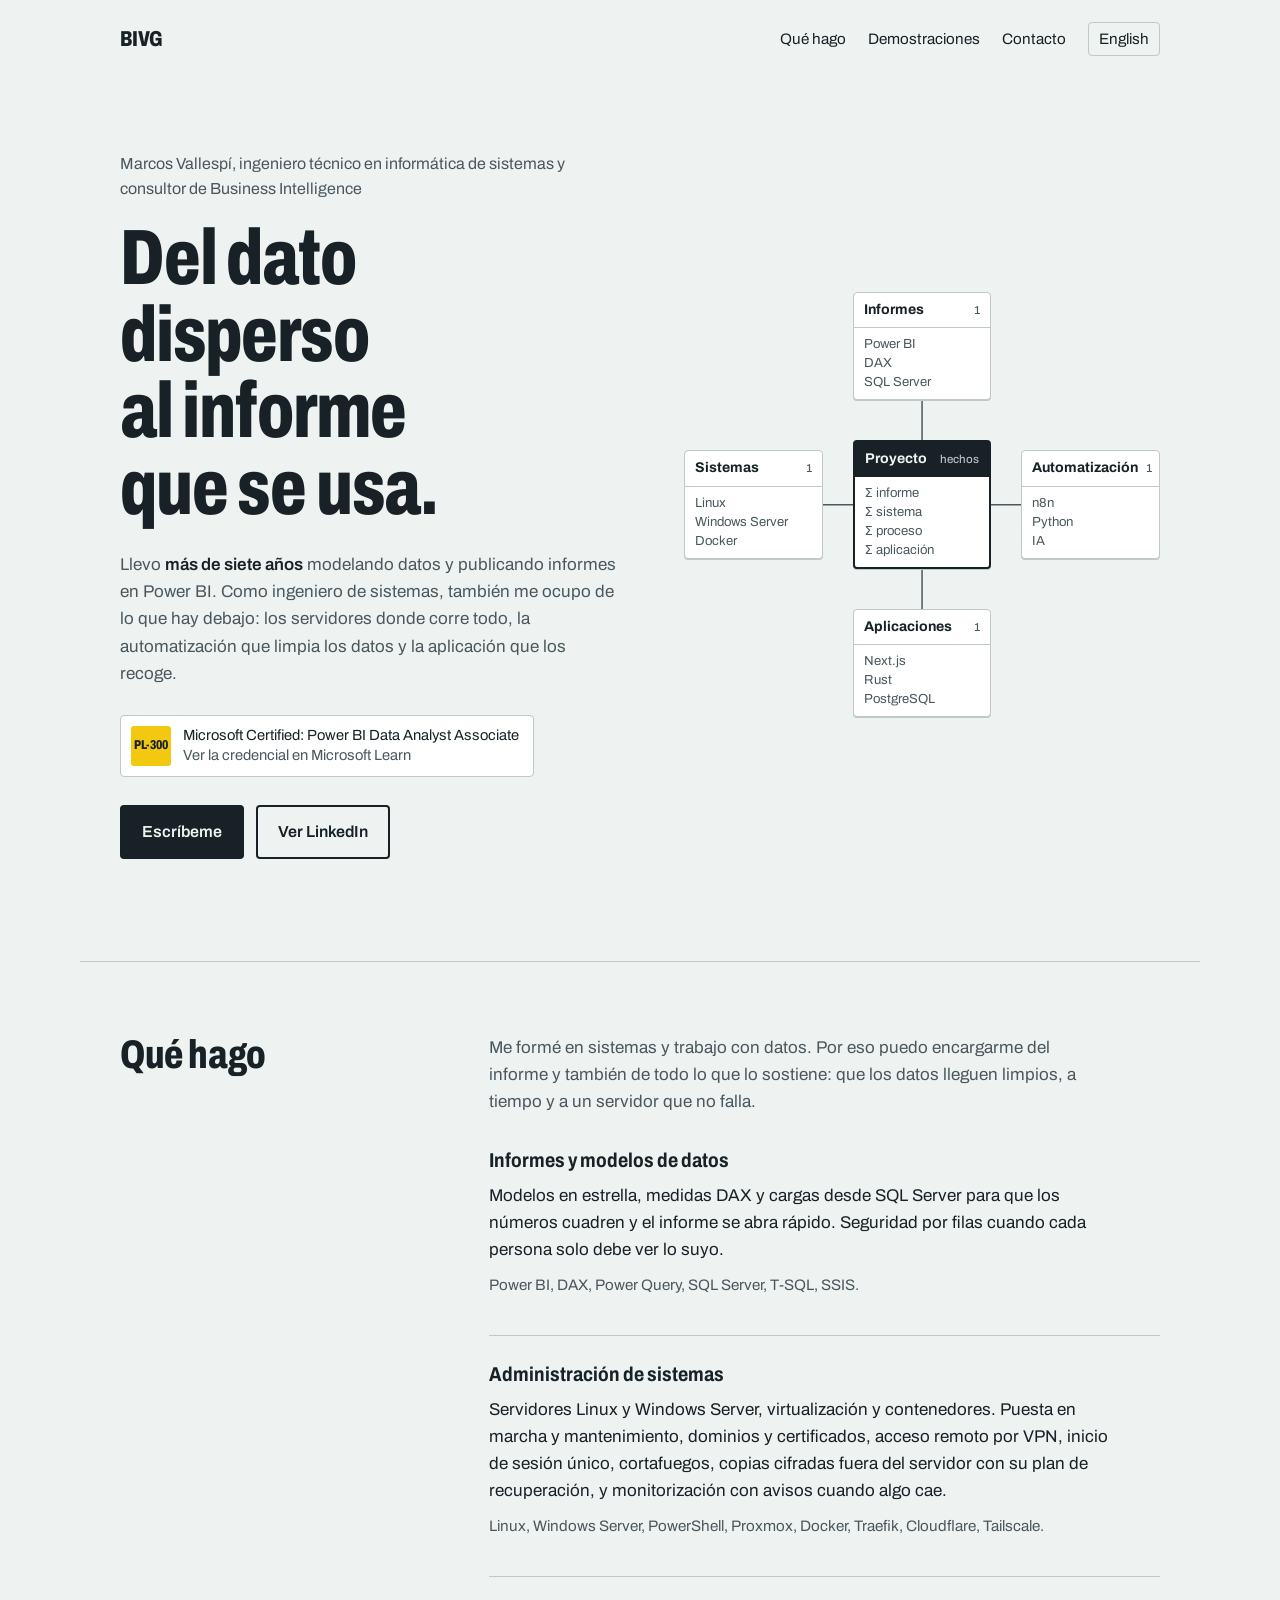
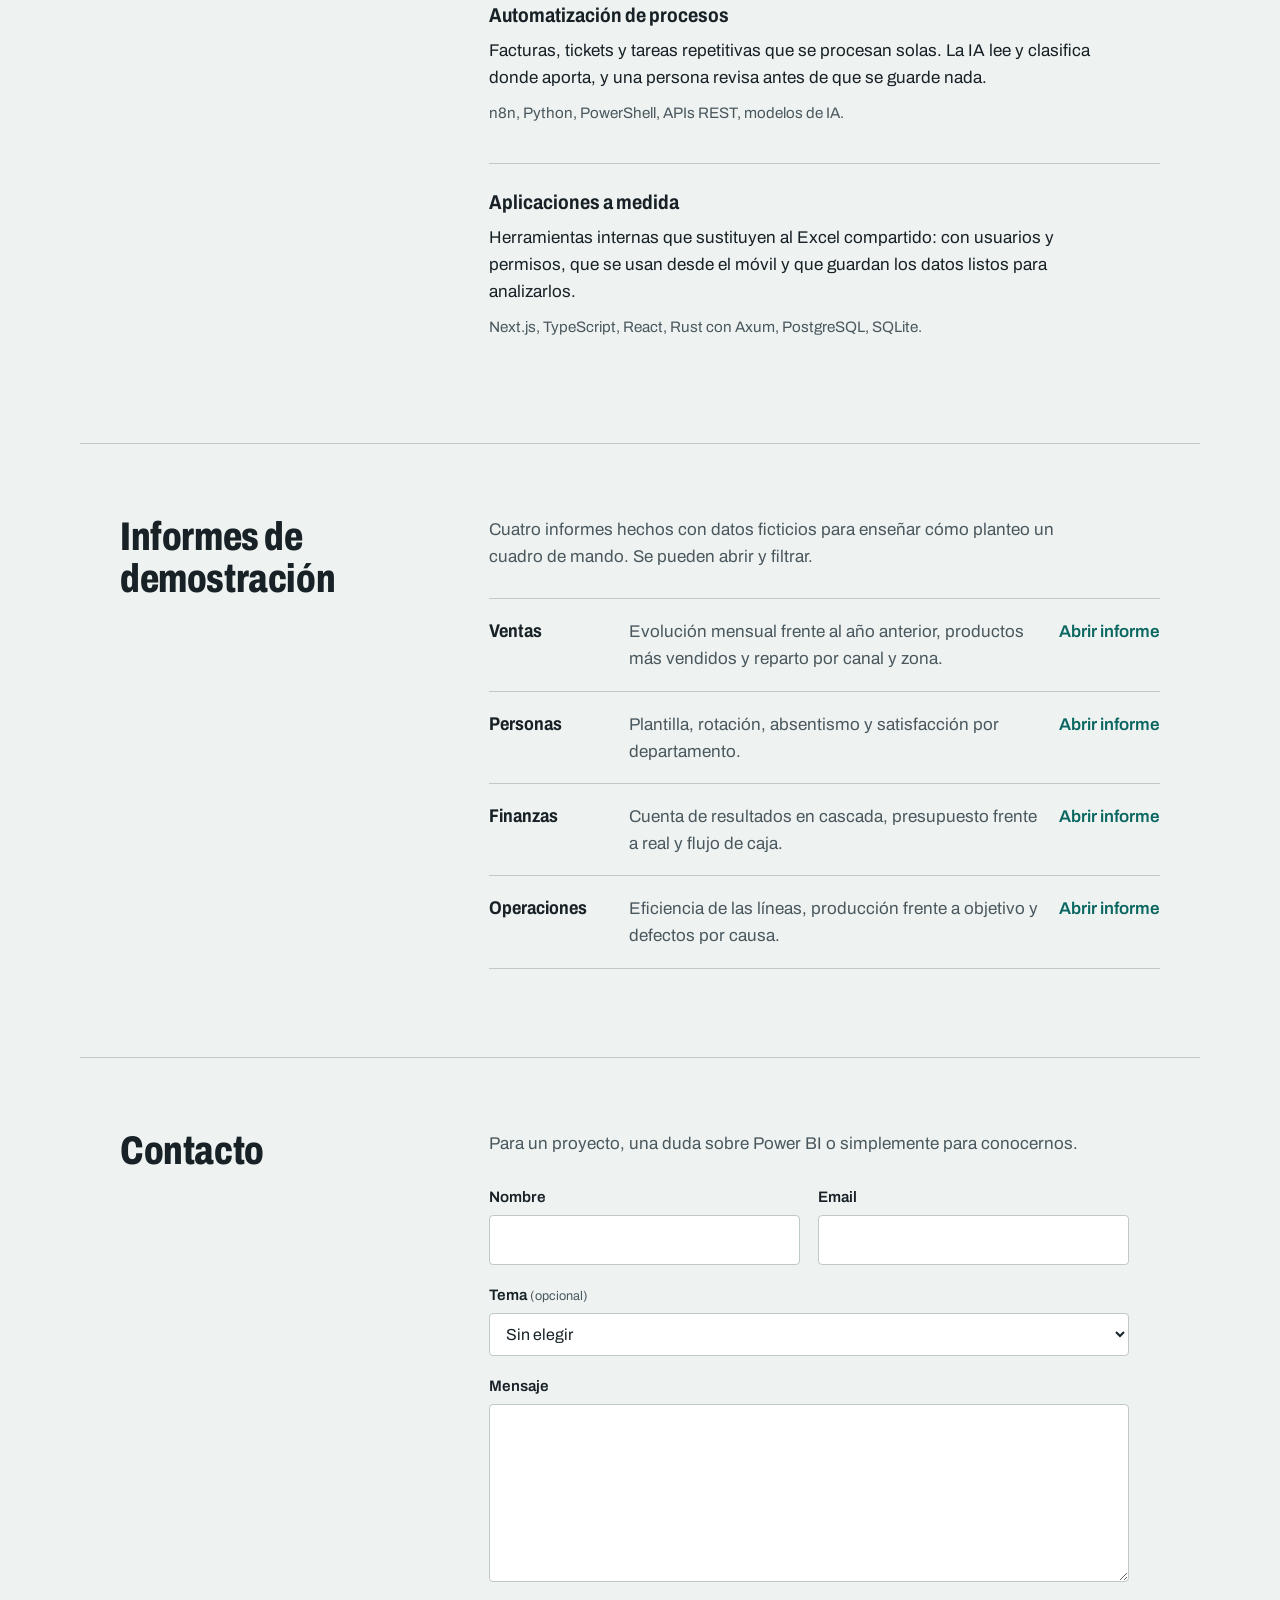
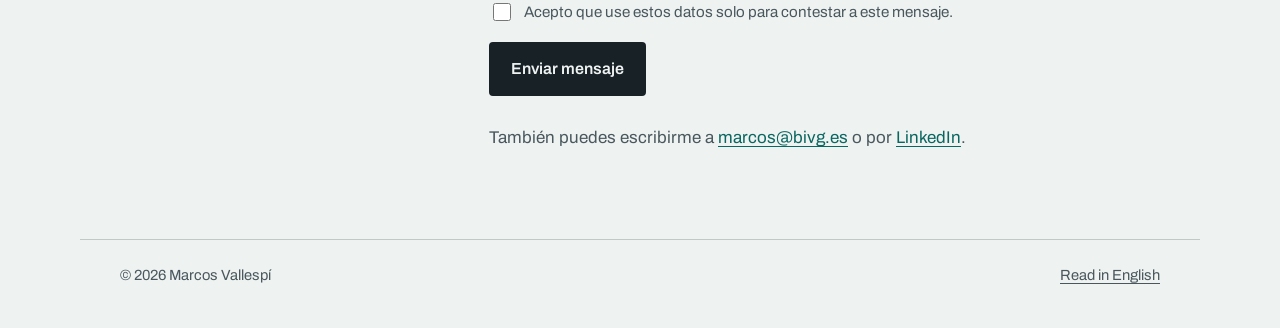
==== commit 9ffeb170: "Administración de sistemas como área propia y la titulación Marcos es ingeniero técnico en informáti" ====
--- a/index.html
+++ b/index.html
@@ -4,7 +4,7 @@
   <meta charset="UTF-8" />
   <meta name="viewport" content="width=device-width, initial-scale=1.0" />
   <title>Marcos Vallespí, consultor de Business Intelligence</title>
-  <meta name="description" content="Consultor de Business Intelligence certificado en Power BI (PL-300), con más de siete años de experiencia. También automatizo procesos y hago aplicaciones a medida." />
+  <meta name="description" content="Ingeniero técnico en informática de sistemas y consultor de Business Intelligence certificado en Power BI (PL-300), con más de siete años de experiencia. Administración de sistemas, automatización y aplicaciones a medida." />
   <link rel="canonical" href="https://bivg.es/" />
   <link rel="alternate" hreflang="es" href="https://bivg.es/" />
   <link rel="alternate" hreflang="en" href="https://bivg.es/en/" />
@@ -28,7 +28,7 @@
   <link href="https://fonts.googleapis.com/css2?family=Archivo:wdth,wght@62..125,400..800&display=swap" rel="stylesheet" />
   <link rel="stylesheet" href="assets/css/inicio.css" />
   <script type="application/ld+json">
-  {"@context":"https://schema.org","@type":"Person","name":"Marcos Vallespí","url":"https://bivg.es/","jobTitle":"Consultor de Business Intelligence","sameAs":["https://es.linkedin.com/in/marcos-vallespi"],"hasCredential":{"@type":"EducationalOccupationalCredential","name":"Microsoft Certified: Power BI Data Analyst Associate (PL-300)"}}
+  {"@context":"https://schema.org","@type":"Person","name":"Marcos Vallespí","url":"https://bivg.es/","jobTitle":"Consultor de Business Intelligence","sameAs":["https://es.linkedin.com/in/marcos-vallespi"],"hasCredential":[{"@type":"EducationalOccupationalCredential","credentialCategory":"degree","name":"Ingeniería Técnica en Informática de Sistemas"},{"@type":"EducationalOccupationalCredential","credentialCategory":"certification","name":"Microsoft Certified: Power BI Data Analyst Associate (PL-300)"}]}
   </script>
 </head>
 <body>
@@ -48,12 +48,12 @@
 
   <section class="envoltura portada" aria-labelledby="titular">
     <div>
-      <p class="portada__quien">Marcos Vallespí, consultor de Business Intelligence</p>
+      <p class="portada__quien">Marcos Vallespí, ingeniero técnico en informática de sistemas y consultor de Business Intelligence</p>
       <h1 id="titular">Del dato disperso al informe que se usa.</h1>
       <p class="portada__texto">
         Llevo <strong>más de siete años</strong> modelando datos y publicando informes en Power BI.
-        Cuando hace falta, también construyo lo que hay alrededor: la aplicación que recoge los datos,
-        la automatización que los limpia y el servidor donde todo funciona.
+        Como ingeniero de sistemas, también me ocupo de lo que hay debajo: los servidores donde corre todo,
+        la automatización que limpia los datos y la aplicación que los recoge.
       </p>
       <a class="credencial" href="https://learn.microsoft.com/api/credentials/share/es-es/Marcos-6363/B257FB48FBDECB53?sharingId=D86A6103BB93D4D9" target="_blank" rel="noopener">
         <span class="credencial__sello" aria-hidden="true">PL-300</span>
@@ -74,7 +74,7 @@
       </svg>
       <div class="tabla tabla--hechos" aria-hidden="true">
         <div class="tabla__nombre">Proyecto <small>hechos</small></div>
-        <ul><li>datos</li><li>informe</li><li>proceso</li><li>aplicación</li></ul>
+        <ul><li>informe</li><li>sistema</li><li>proceso</li><li>aplicación</li></ul>
       </div>
       <a class="tabla" data-dim="arr" href="#informes">
         <span class="tabla__nombre">Informes <small>1</small></span>
@@ -88,9 +88,9 @@
         <span class="tabla__nombre">Aplicaciones <small>1</small></span>
         <ul><li>Next.js</li><li>Rust</li><li>PostgreSQL</li></ul>
       </a>
-      <a class="tabla" data-dim="izq" href="#produccion">
-        <span class="tabla__nombre">Producción <small>1</small></span>
-        <ul><li>Linux</li><li>Docker</li><li>Copias</li></ul>
+      <a class="tabla" data-dim="izq" href="#sistemas">
+        <span class="tabla__nombre">Sistemas <small>1</small></span>
+        <ul><li>Linux</li><li>Windows Server</li><li>Docker</li></ul>
       </a>
     </figure>
   </section>
@@ -98,12 +98,17 @@
   <section class="envoltura seccion" id="que-hago" aria-labelledby="t-que-hago">
     <h2 id="t-que-hago">Qué hago</h2>
     <div>
-      <p class="seccion__intro">El centro es el informe. Lo demás existe para que los datos lleguen a él limpios, a tiempo y sin que nadie tenga que copiarlos a mano.</p>
+      <p class="seccion__intro">Me formé en sistemas y trabajo con datos. Por eso puedo encargarme del informe y también de todo lo que lo sostiene: que los datos lleguen limpios, a tiempo y a un servidor que no falla.</p>
       <dl class="areas">
         <div class="area" id="informes">
           <dt>Informes y modelos de datos</dt>
           <dd>Modelos en estrella, medidas DAX y cargas desde SQL Server para que los números cuadren y el informe se abra rápido. Seguridad por filas cuando cada persona solo debe ver lo suyo.
             <p class="herramientas">Power BI, DAX, Power Query, SQL Server, T-SQL, SSIS.</p></dd>
+        </div>
+        <div class="area" id="sistemas">
+          <dt>Administración de sistemas</dt>
+          <dd>Servidores Linux y Windows Server, virtualización y contenedores. Puesta en marcha y mantenimiento, dominios y certificados, acceso remoto por VPN, inicio de sesión único, cortafuegos, copias cifradas fuera del servidor con su plan de recuperación, y monitorización con avisos cuando algo cae.
+            <p class="herramientas">Linux, Windows Server, PowerShell, Proxmox, Docker, Traefik, Cloudflare, Tailscale.</p></dd>
         </div>
         <div class="area" id="automatizacion">
           <dt>Automatización de procesos</dt>
@@ -114,11 +119,6 @@
           <dt>Aplicaciones a medida</dt>
           <dd>Herramientas internas que sustituyen al Excel compartido: con usuarios y permisos, que se usan desde el móvil y que guardan los datos listos para analizarlos.
             <p class="herramientas">Next.js, TypeScript, React, Rust con Axum, PostgreSQL, SQLite.</p></dd>
-        </div>
-        <div class="area" id="produccion">
-          <dt>Puesta en producción</dt>
-          <dd>Alojar todo lo anterior y que siga funcionando: contenedores, dominios y certificados, acceso con inicio de sesión único, copias cifradas fuera del servidor y avisos si algo cae.
-            <p class="herramientas">Linux, Windows Server, Docker, Traefik, Cloudflare, Proxmox.</p></dd>
         </div>
       </dl>
     </div>
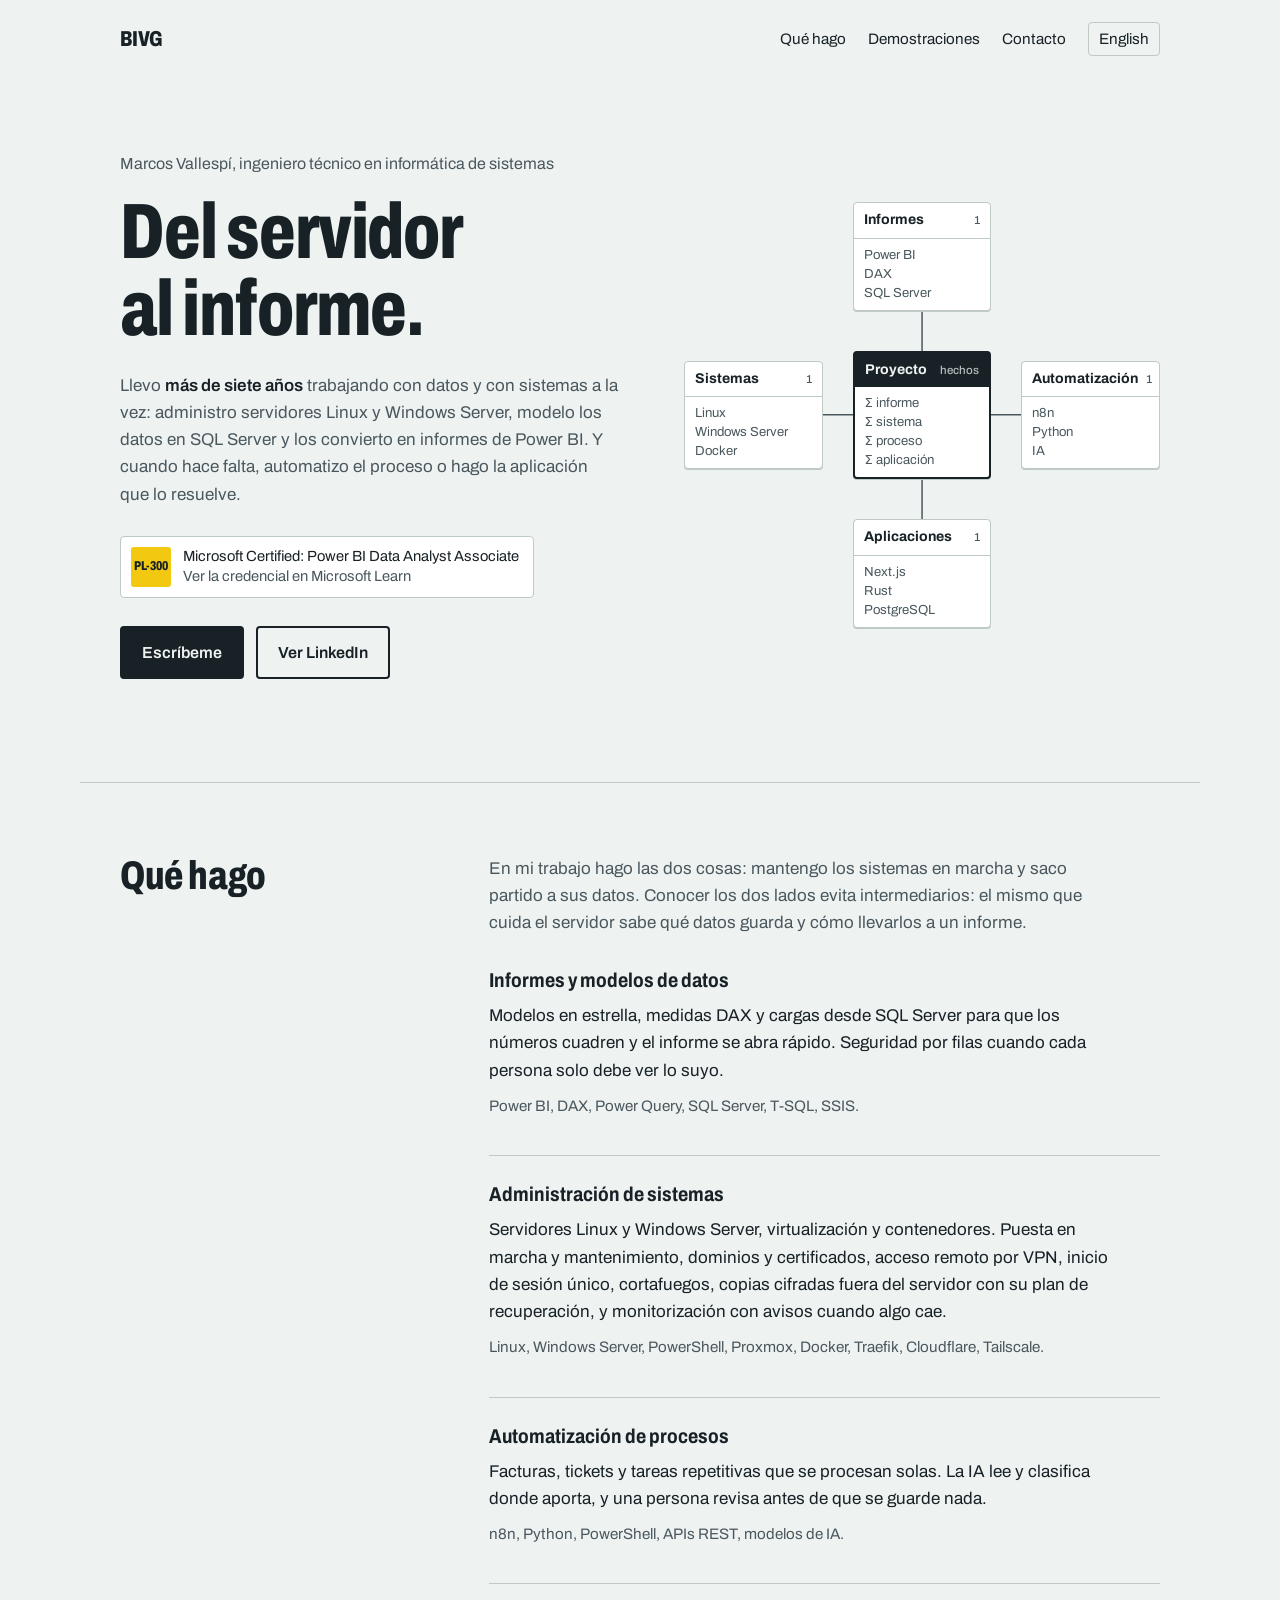
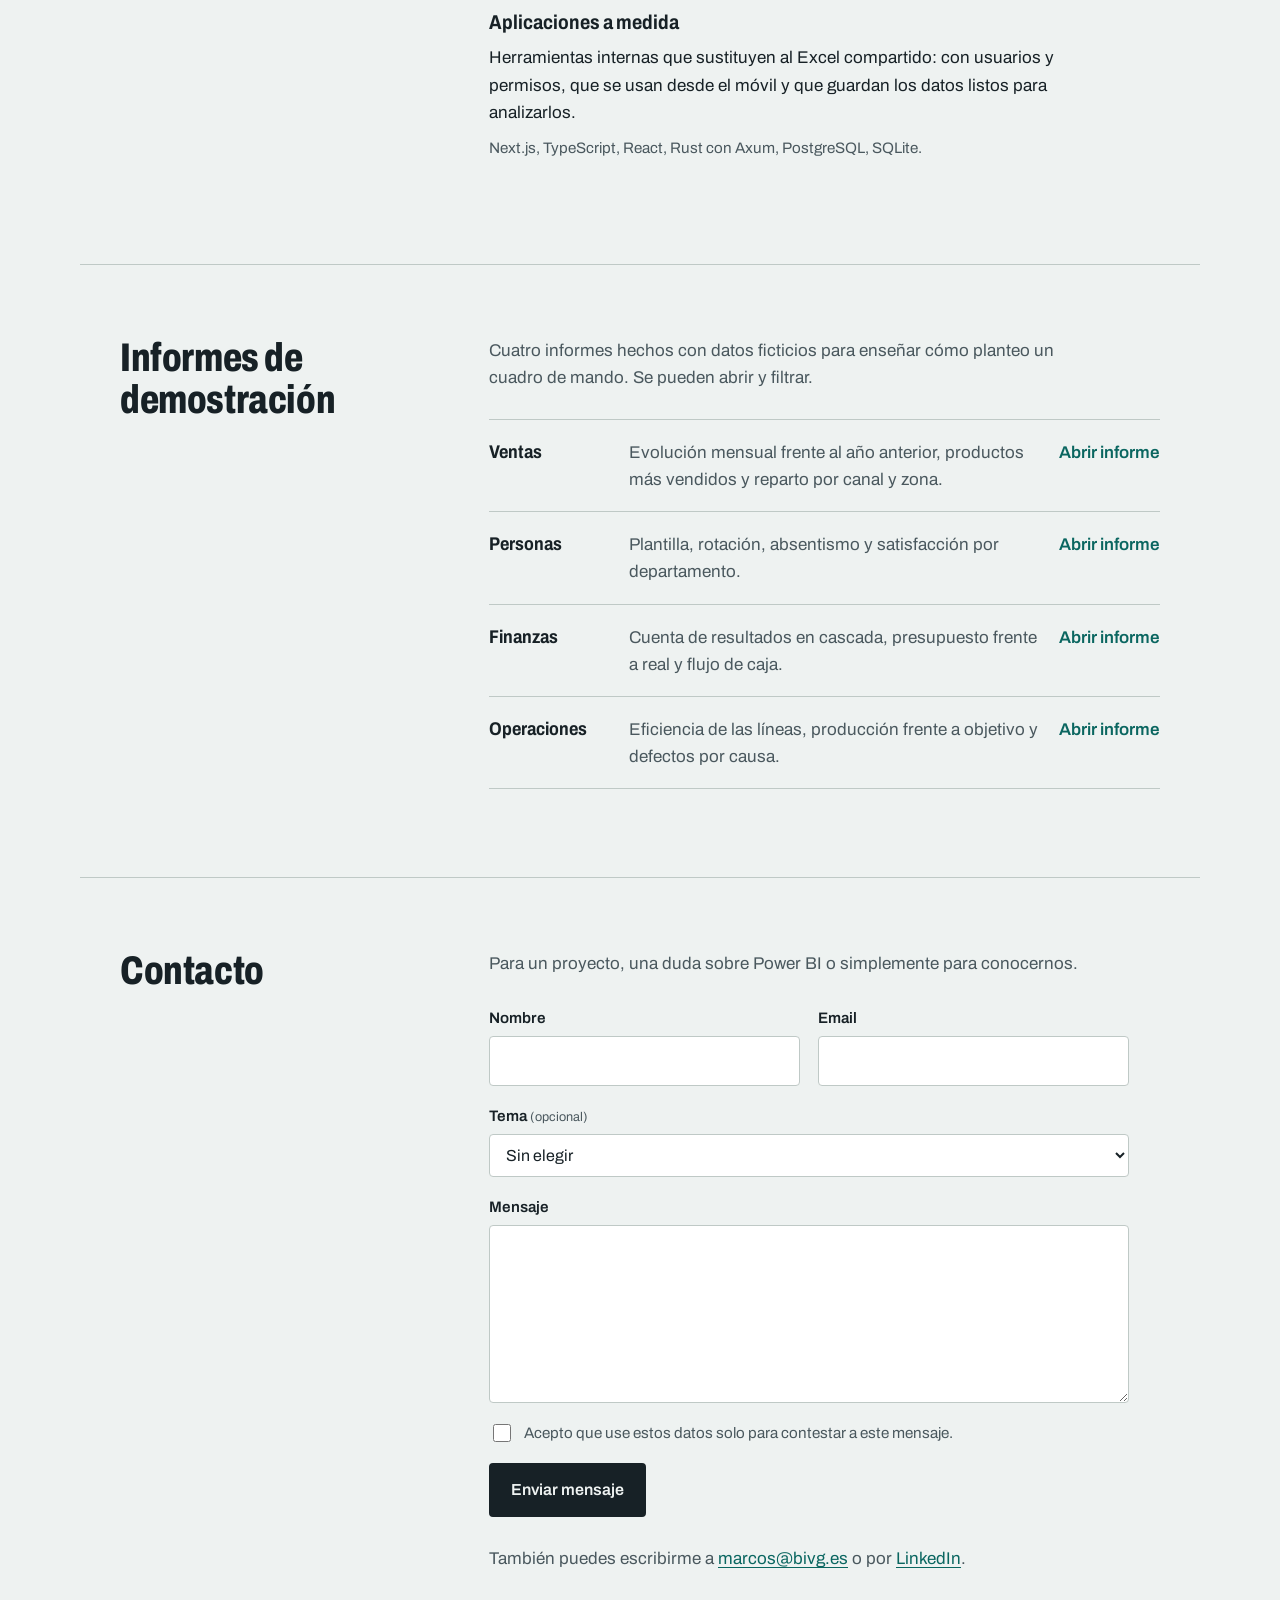
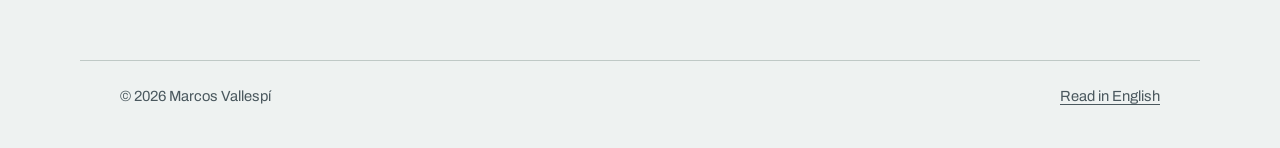
==== commit 76764948: "Datos y sistemas a partes iguales Marcos (2026-11-14): «en mi trabajo hago de todo, datos y sistemas" ====
--- a/index.html
+++ b/index.html
@@ -3,14 +3,14 @@
 <head>
   <meta charset="UTF-8" />
   <meta name="viewport" content="width=device-width, initial-scale=1.0" />
-  <title>Marcos Vallespí, consultor de Business Intelligence</title>
-  <meta name="description" content="Ingeniero técnico en informática de sistemas y consultor de Business Intelligence certificado en Power BI (PL-300), con más de siete años de experiencia. Administración de sistemas, automatización y aplicaciones a medida." />
+  <title>Marcos Vallespí, datos y sistemas</title>
+  <meta name="description" content="Ingeniero técnico en informática de sistemas con más de siete años trabajando con datos y con sistemas: administración de servidores, SQL Server y Power BI (PL-300), automatización y aplicaciones a medida." />
   <link rel="canonical" href="https://bivg.es/" />
   <link rel="alternate" hreflang="es" href="https://bivg.es/" />
   <link rel="alternate" hreflang="en" href="https://bivg.es/en/" />
   <link rel="alternate" hreflang="x-default" href="https://bivg.es/" />
-  <meta property="og:title" content="Marcos Vallespí, consultor de Business Intelligence" />
-  <meta property="og:description" content="Del dato disperso al informe que se usa." />
+  <meta property="og:title" content="Marcos Vallespí, datos y sistemas" />
+  <meta property="og:description" content="Del servidor al informe." />
   <meta property="og:url" content="https://bivg.es/" />
   <meta property="og:type" content="website" />
   <meta property="og:site_name" content="BIVG" />
@@ -28,7 +28,7 @@
   <link href="https://fonts.googleapis.com/css2?family=Archivo:wdth,wght@62..125,400..800&display=swap" rel="stylesheet" />
   <link rel="stylesheet" href="assets/css/inicio.css" />
   <script type="application/ld+json">
-  {"@context":"https://schema.org","@type":"Person","name":"Marcos Vallespí","url":"https://bivg.es/","jobTitle":"Consultor de Business Intelligence","sameAs":["https://es.linkedin.com/in/marcos-vallespi"],"hasCredential":[{"@type":"EducationalOccupationalCredential","credentialCategory":"degree","name":"Ingeniería Técnica en Informática de Sistemas"},{"@type":"EducationalOccupationalCredential","credentialCategory":"certification","name":"Microsoft Certified: Power BI Data Analyst Associate (PL-300)"}]}
+  {"@context":"https://schema.org","@type":"Person","name":"Marcos Vallespí","url":"https://bivg.es/","jobTitle":"Ingeniero técnico en informática de sistemas","sameAs":["https://es.linkedin.com/in/marcos-vallespi"],"hasCredential":[{"@type":"EducationalOccupationalCredential","credentialCategory":"degree","name":"Ingeniería Técnica en Informática de Sistemas"},{"@type":"EducationalOccupationalCredential","credentialCategory":"certification","name":"Microsoft Certified: Power BI Data Analyst Associate (PL-300)"}]}
   </script>
 </head>
 <body>
@@ -48,12 +48,12 @@
 
   <section class="envoltura portada" aria-labelledby="titular">
     <div>
-      <p class="portada__quien">Marcos Vallespí, ingeniero técnico en informática de sistemas y consultor de Business Intelligence</p>
-      <h1 id="titular">Del dato disperso al informe que se usa.</h1>
+      <p class="portada__quien">Marcos Vallespí, ingeniero técnico en informática de sistemas</p>
+      <h1 id="titular">Del servidor al informe.</h1>
       <p class="portada__texto">
-        Llevo <strong>más de siete años</strong> modelando datos y publicando informes en Power BI.
-        Como ingeniero de sistemas, también me ocupo de lo que hay debajo: los servidores donde corre todo,
-        la automatización que limpia los datos y la aplicación que los recoge.
+        Llevo <strong>más de siete años</strong> trabajando con datos y con sistemas a la vez:
+        administro servidores Linux y Windows Server, modelo los datos en SQL Server y los convierto en informes de Power BI.
+        Y cuando hace falta, automatizo el proceso o hago la aplicación que lo resuelve.
       </p>
       <a class="credencial" href="https://learn.microsoft.com/api/credentials/share/es-es/Marcos-6363/B257FB48FBDECB53?sharingId=D86A6103BB93D4D9" target="_blank" rel="noopener">
         <span class="credencial__sello" aria-hidden="true">PL-300</span>
@@ -98,7 +98,7 @@
   <section class="envoltura seccion" id="que-hago" aria-labelledby="t-que-hago">
     <h2 id="t-que-hago">Qué hago</h2>
     <div>
-      <p class="seccion__intro">Me formé en sistemas y trabajo con datos. Por eso puedo encargarme del informe y también de todo lo que lo sostiene: que los datos lleguen limpios, a tiempo y a un servidor que no falla.</p>
+      <p class="seccion__intro">En mi trabajo hago las dos cosas: mantengo los sistemas en marcha y saco partido a sus datos. Conocer los dos lados evita intermediarios: el mismo que cuida el servidor sabe qué datos guarda y cómo llevarlos a un informe.</p>
       <dl class="areas">
         <div class="area" id="informes">
           <dt>Informes y modelos de datos</dt>
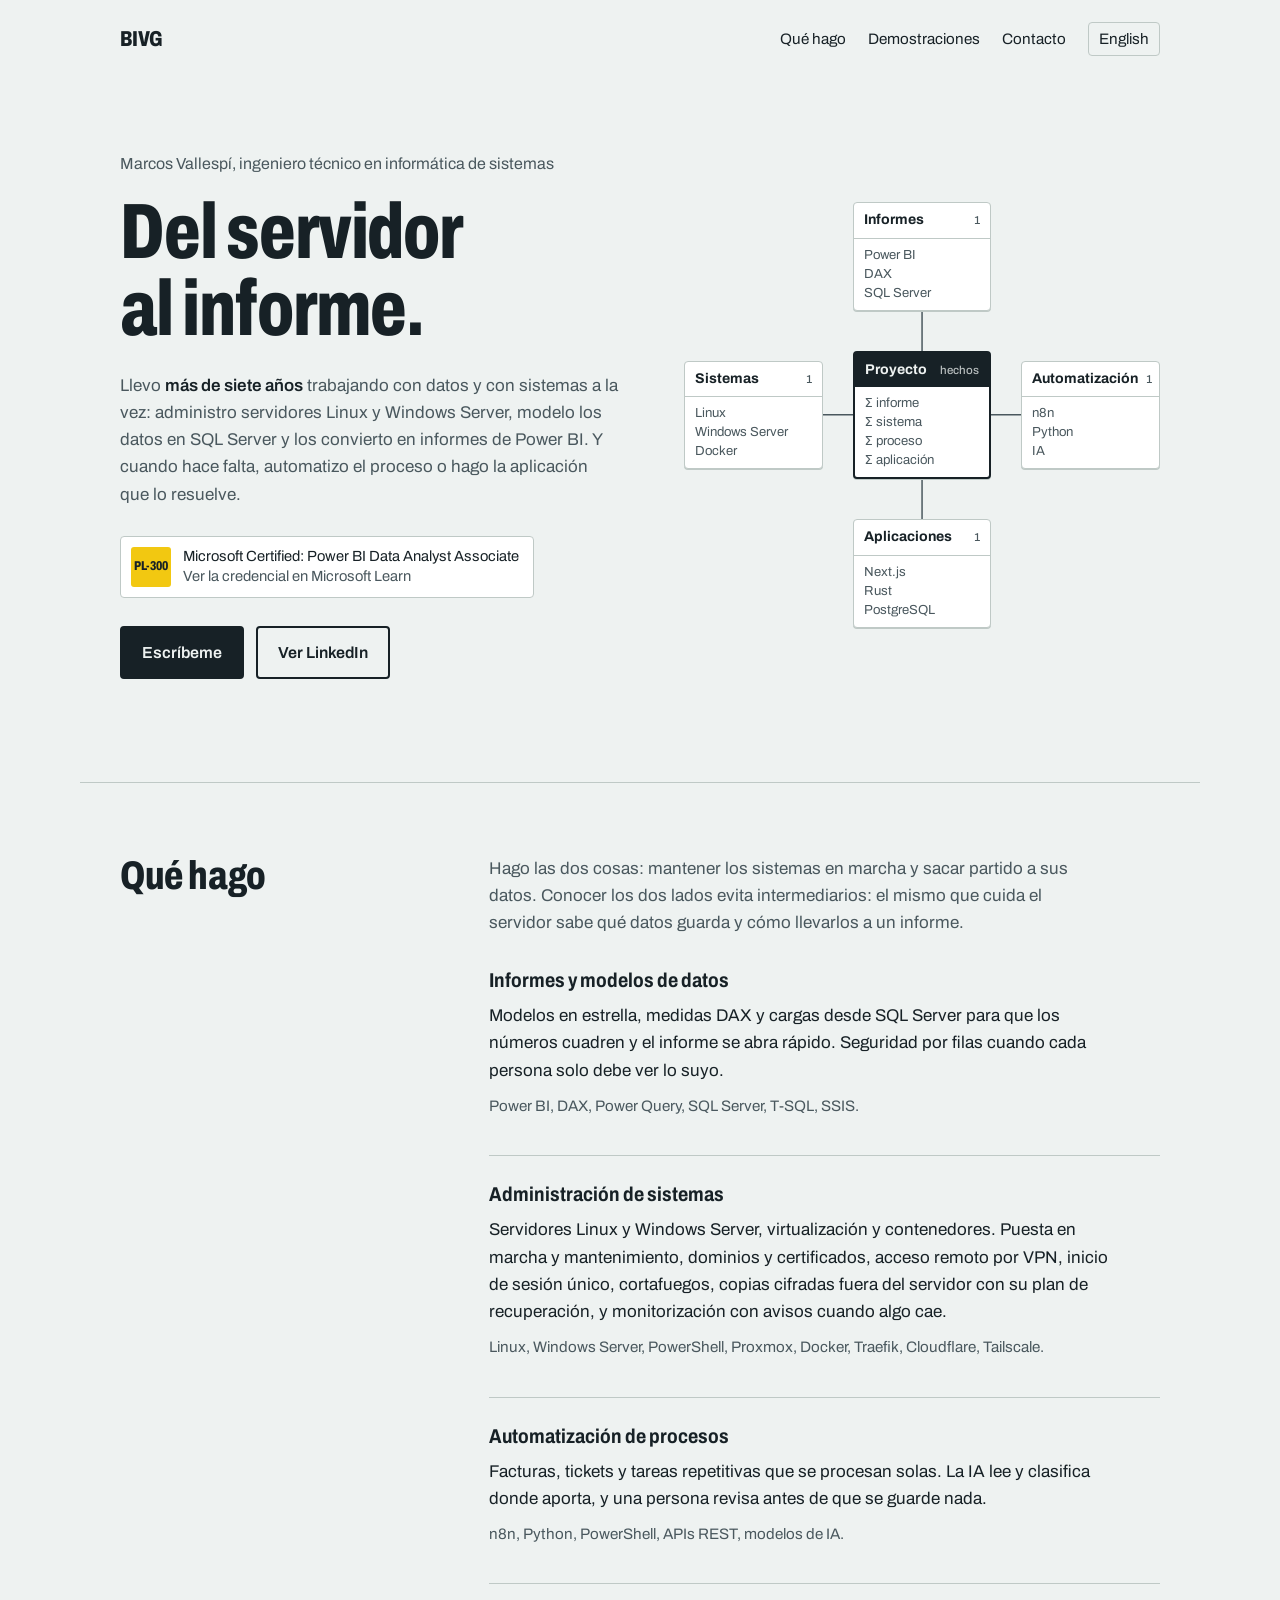
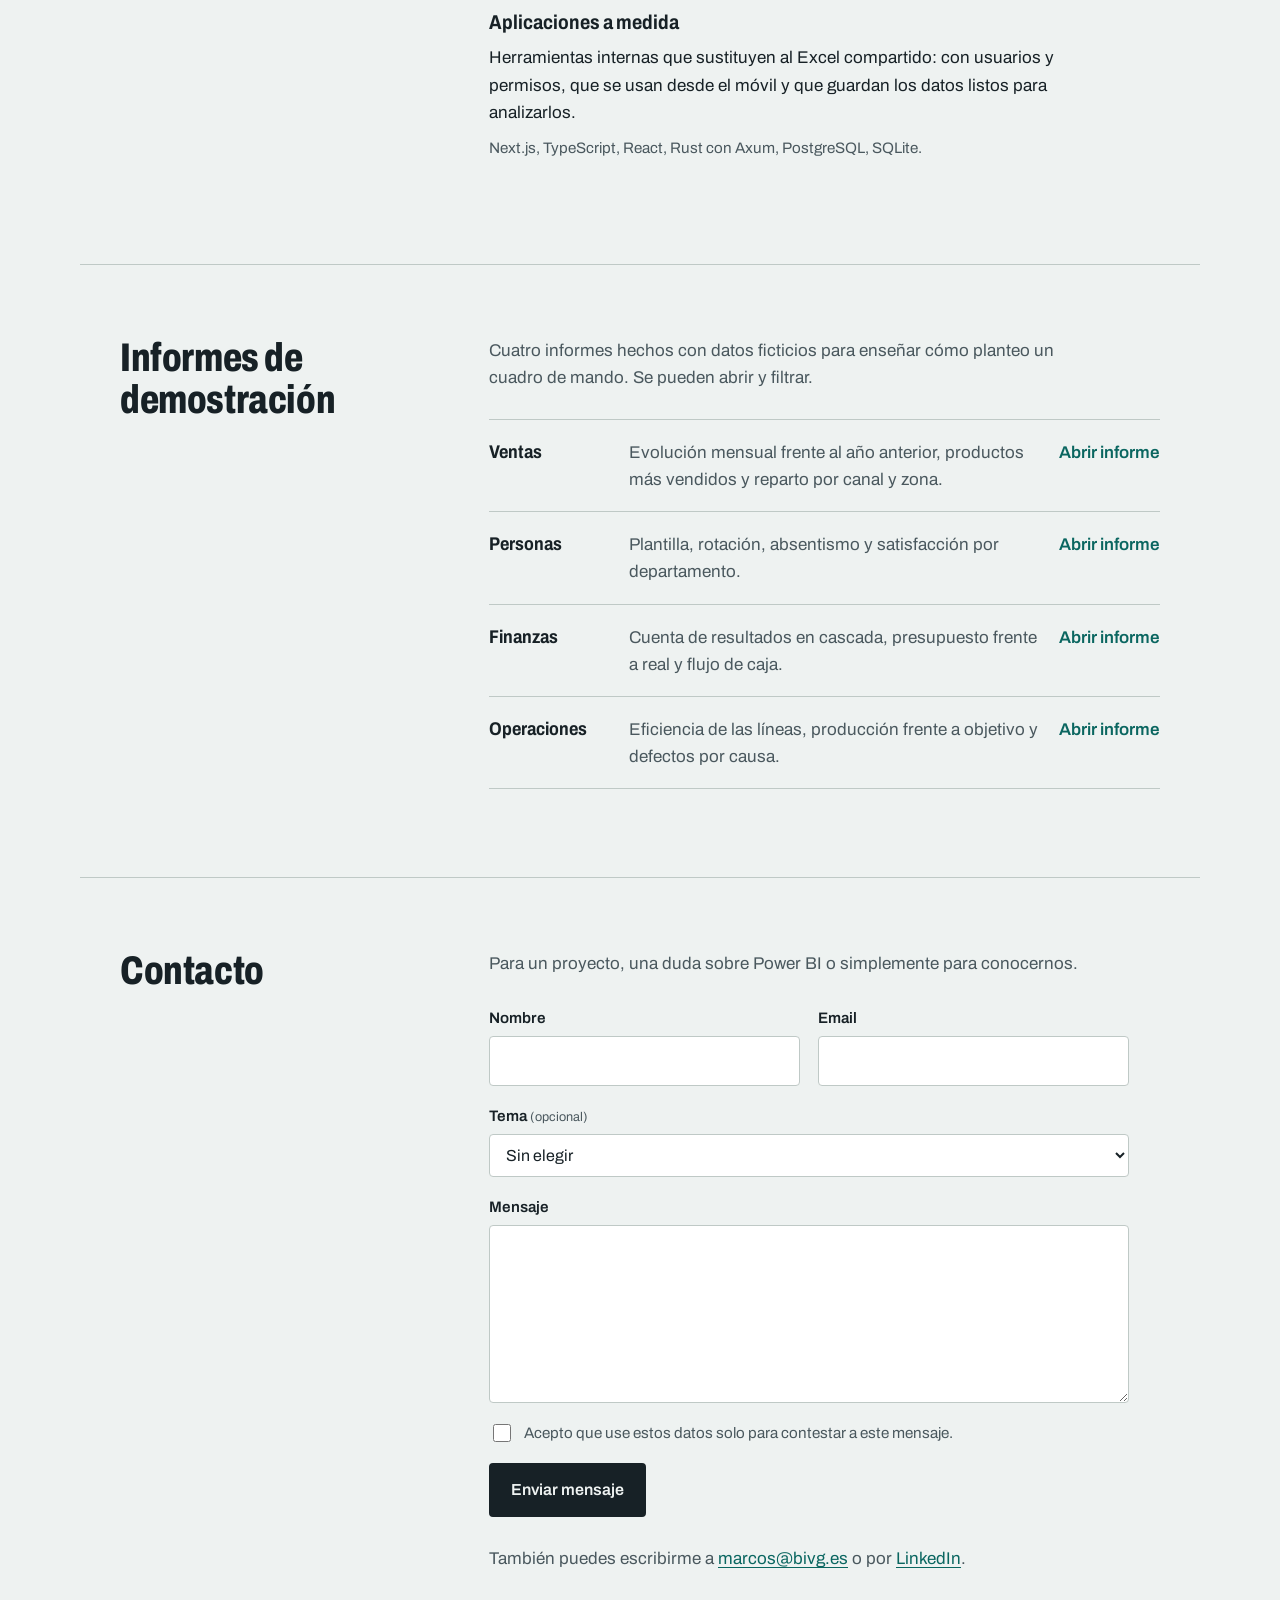
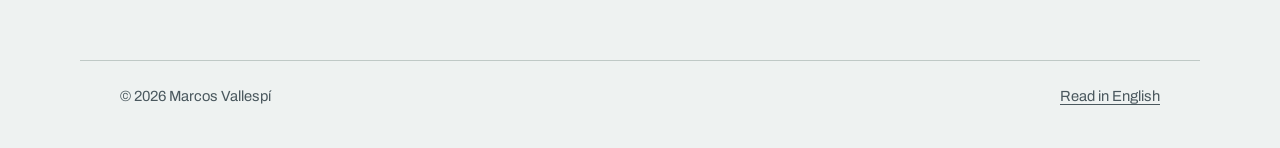
==== commit 25448a68: "Quitar la mención al trabajo actual Marcos (2026-11-14): lo sabe hacer, pero no nombra su trabajo.  " ====
--- a/index.html
+++ b/index.html
@@ -98,7 +98,7 @@
   <section class="envoltura seccion" id="que-hago" aria-labelledby="t-que-hago">
     <h2 id="t-que-hago">Qué hago</h2>
     <div>
-      <p class="seccion__intro">En mi trabajo hago las dos cosas: mantengo los sistemas en marcha y saco partido a sus datos. Conocer los dos lados evita intermediarios: el mismo que cuida el servidor sabe qué datos guarda y cómo llevarlos a un informe.</p>
+      <p class="seccion__intro">Hago las dos cosas: mantener los sistemas en marcha y sacar partido a sus datos. Conocer los dos lados evita intermediarios: el mismo que cuida el servidor sabe qué datos guarda y cómo llevarlos a un informe.</p>
       <dl class="areas">
         <div class="area" id="informes">
           <dt>Informes y modelos de datos</dt>
